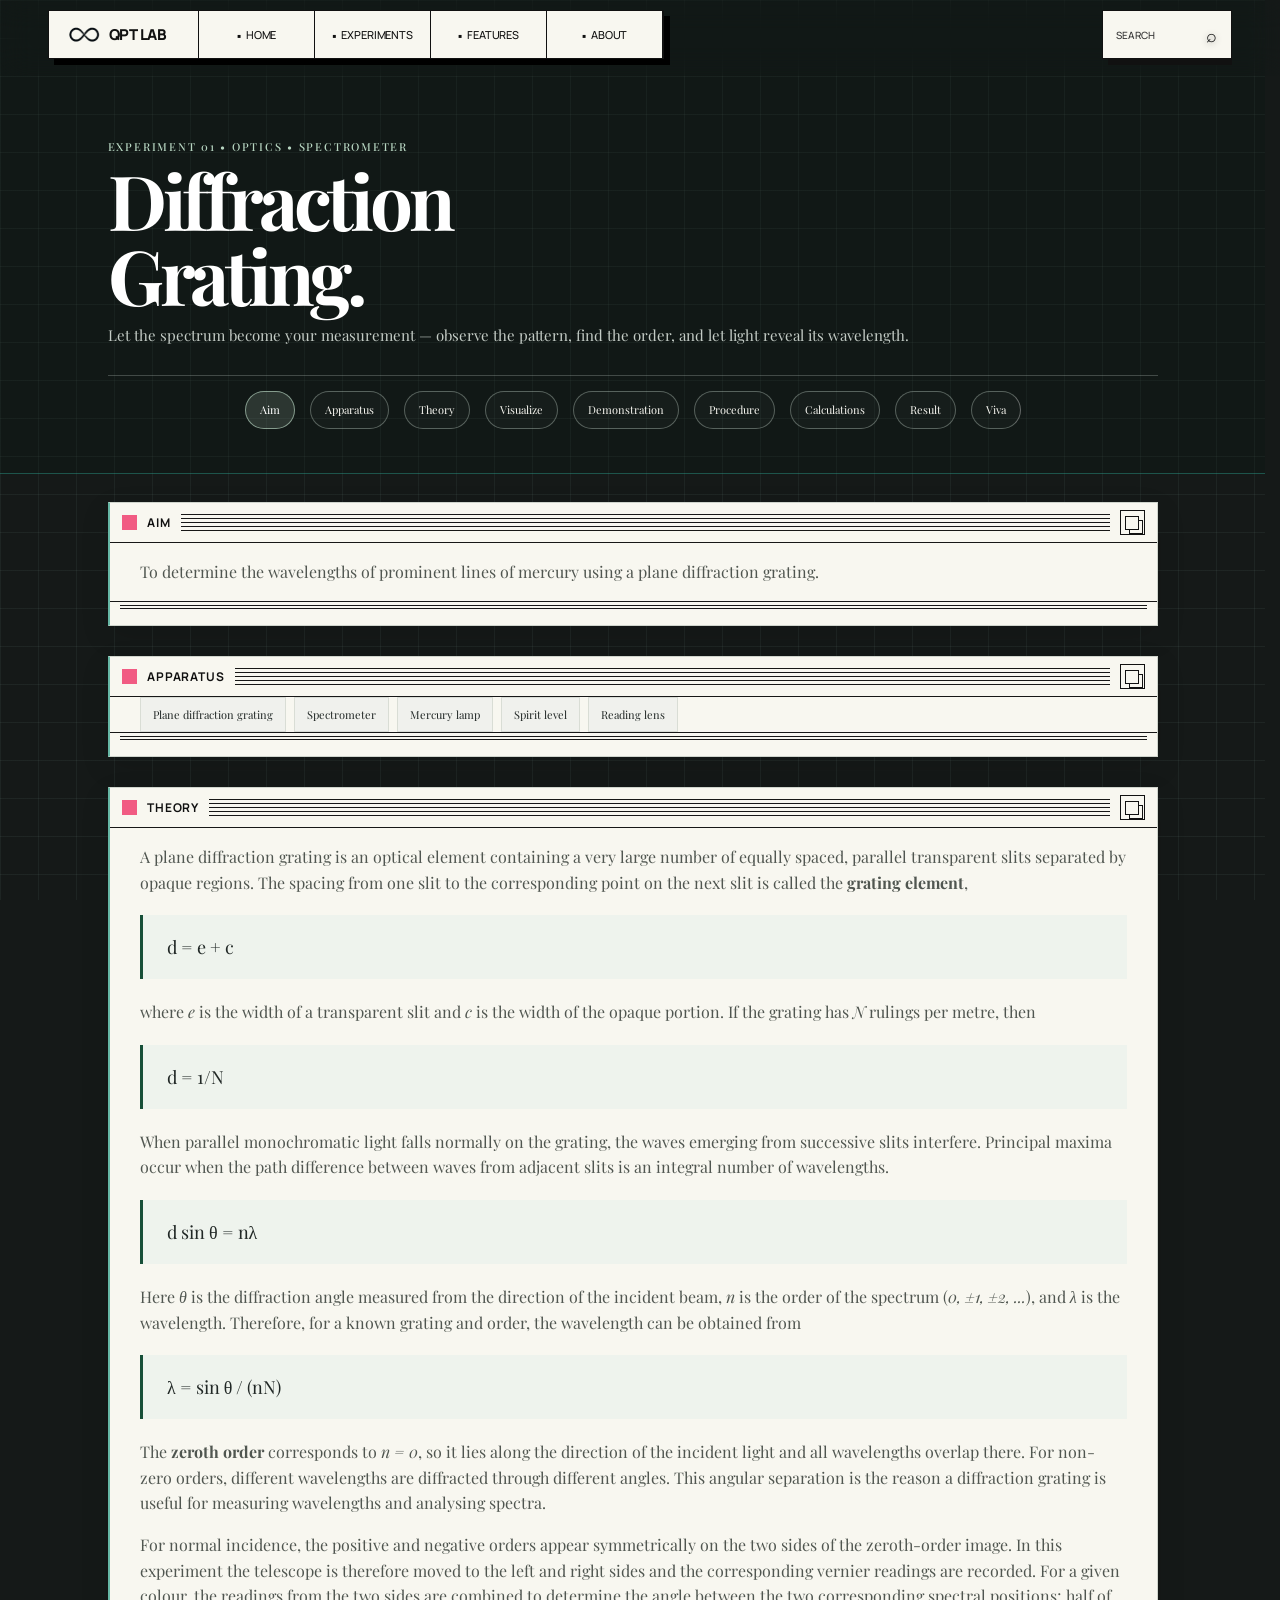
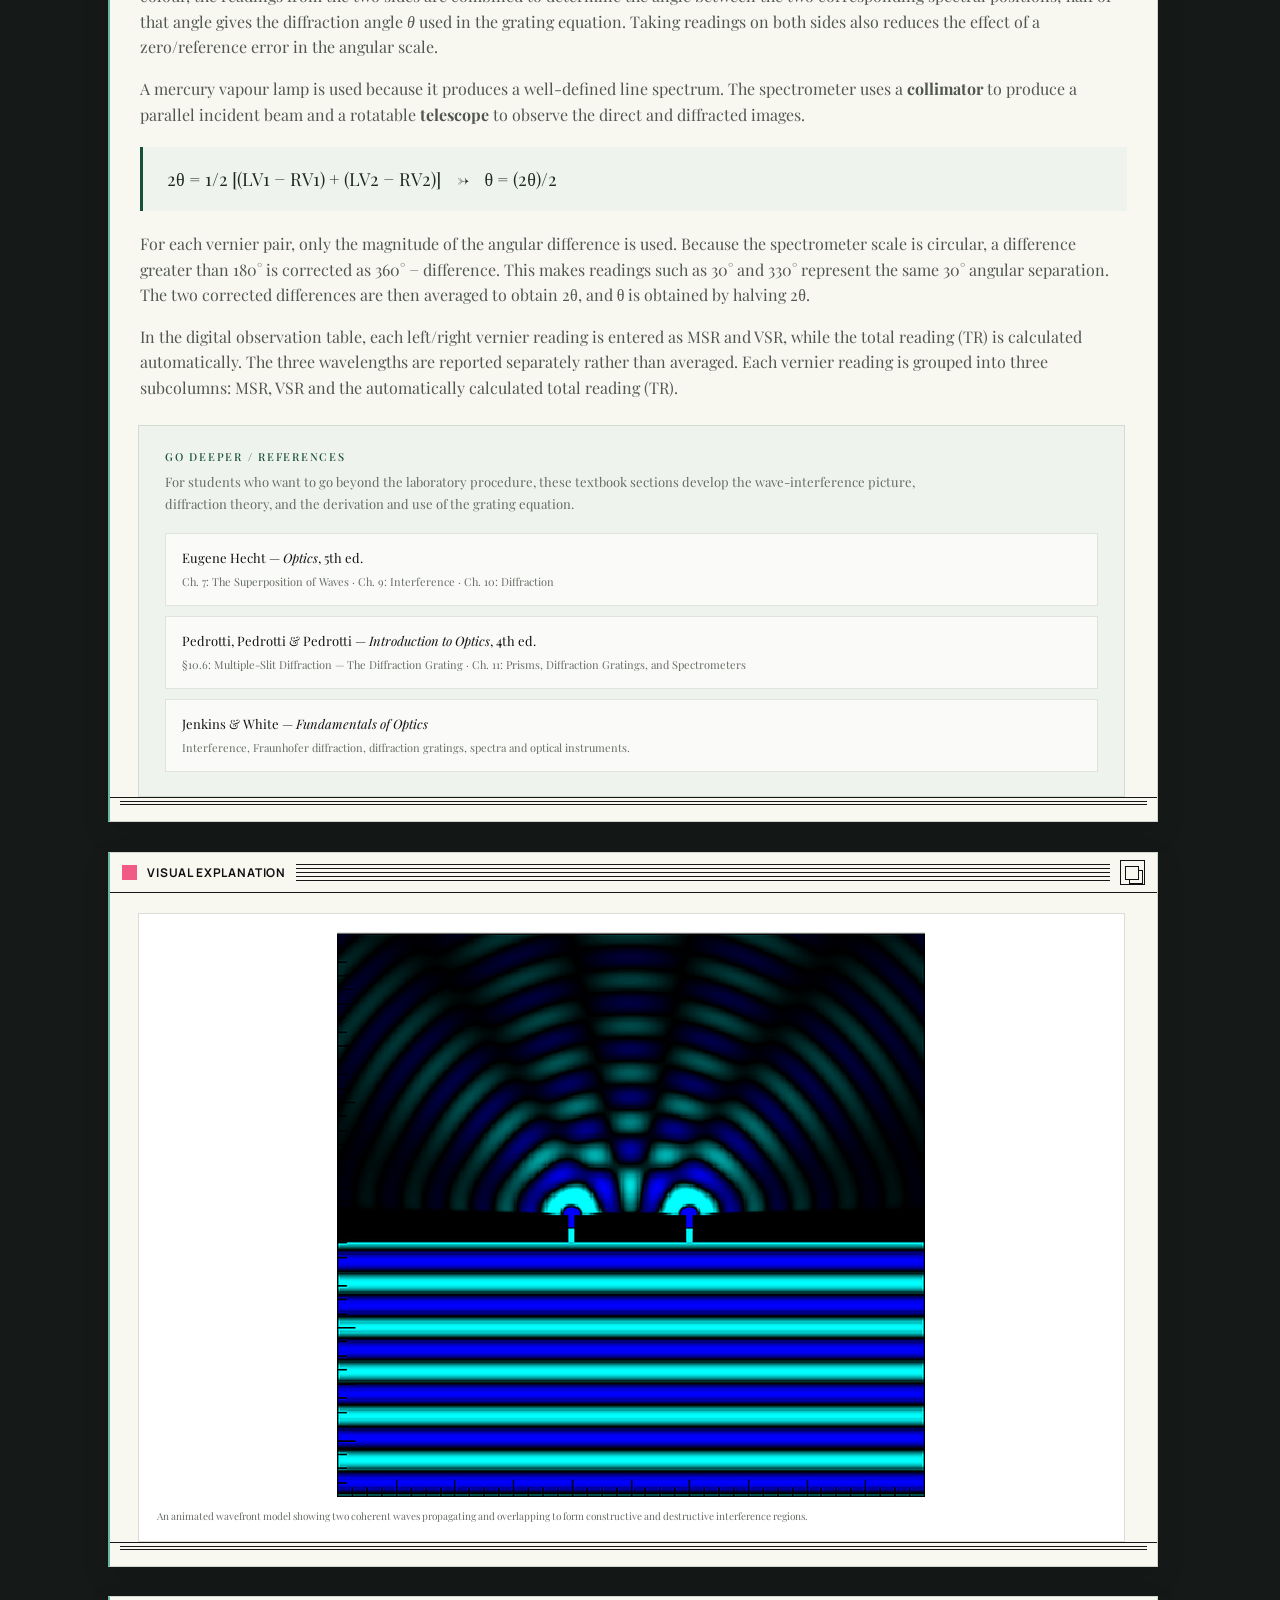
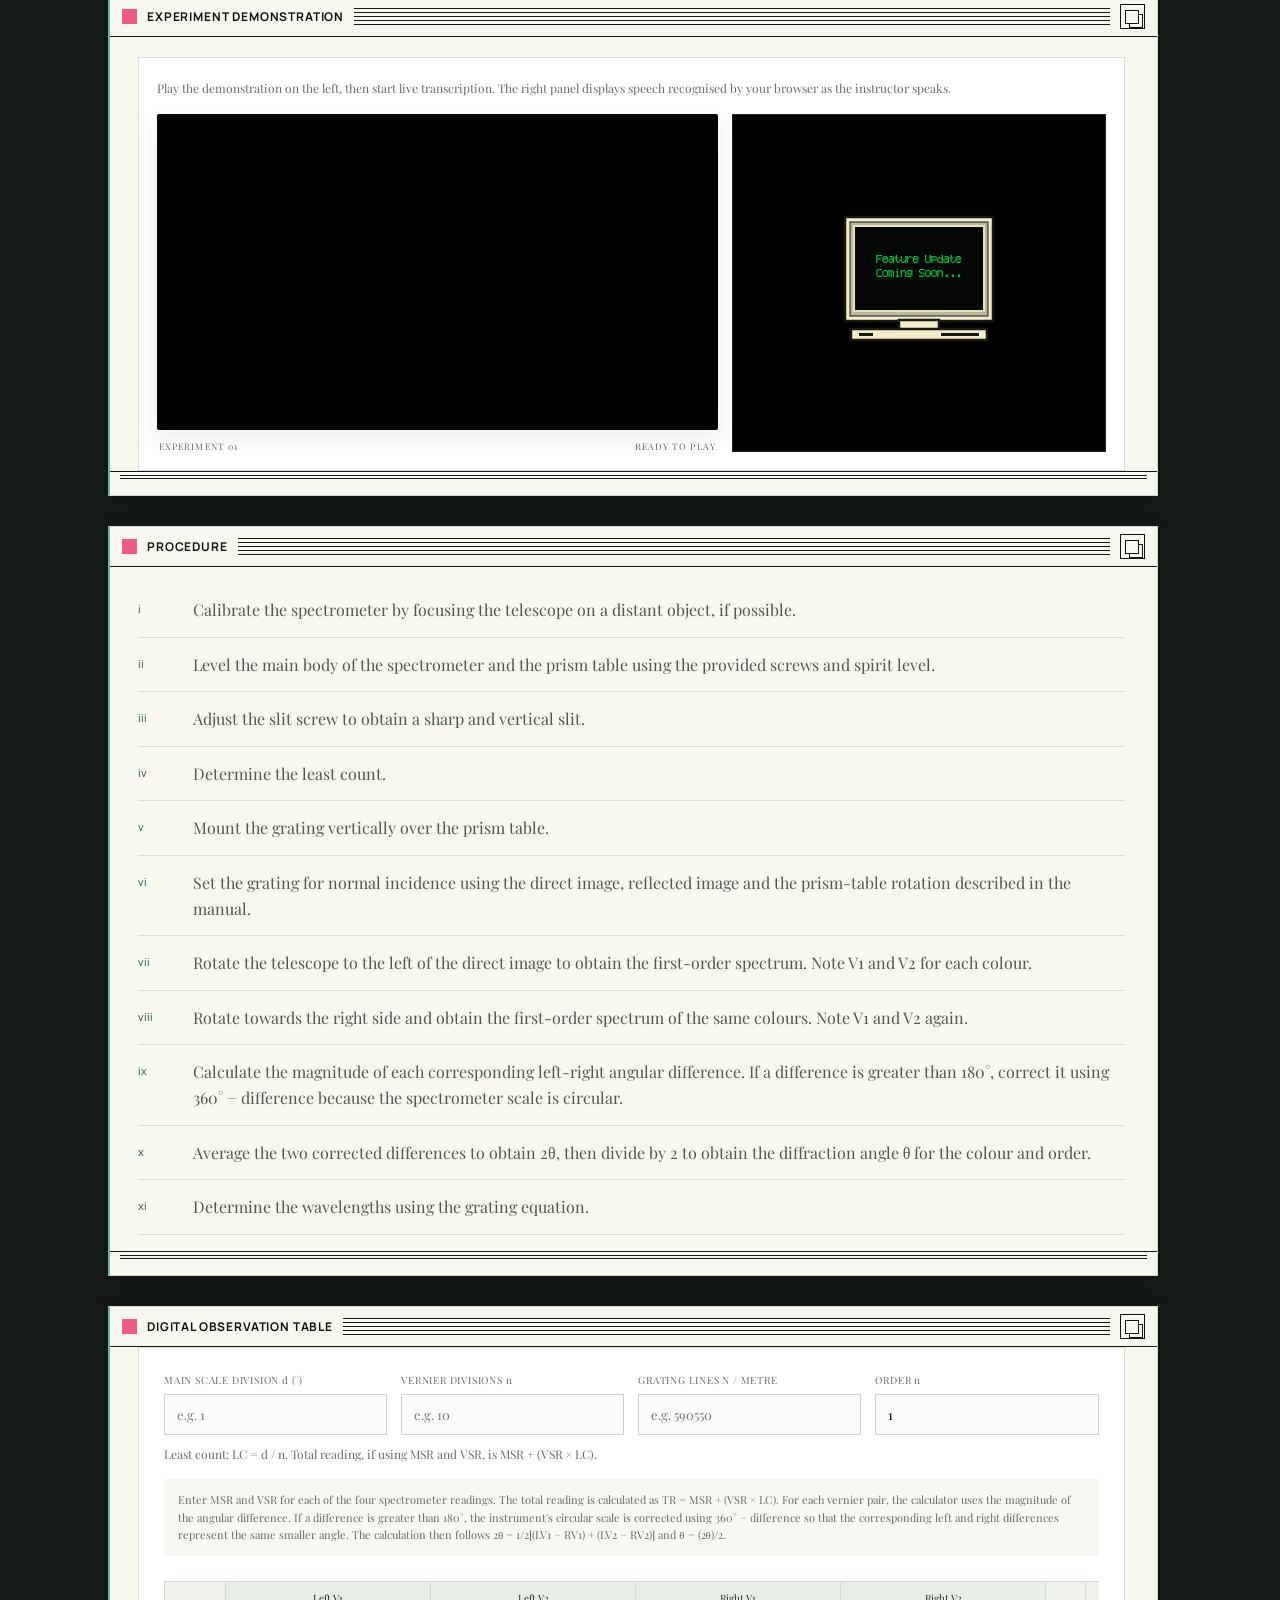
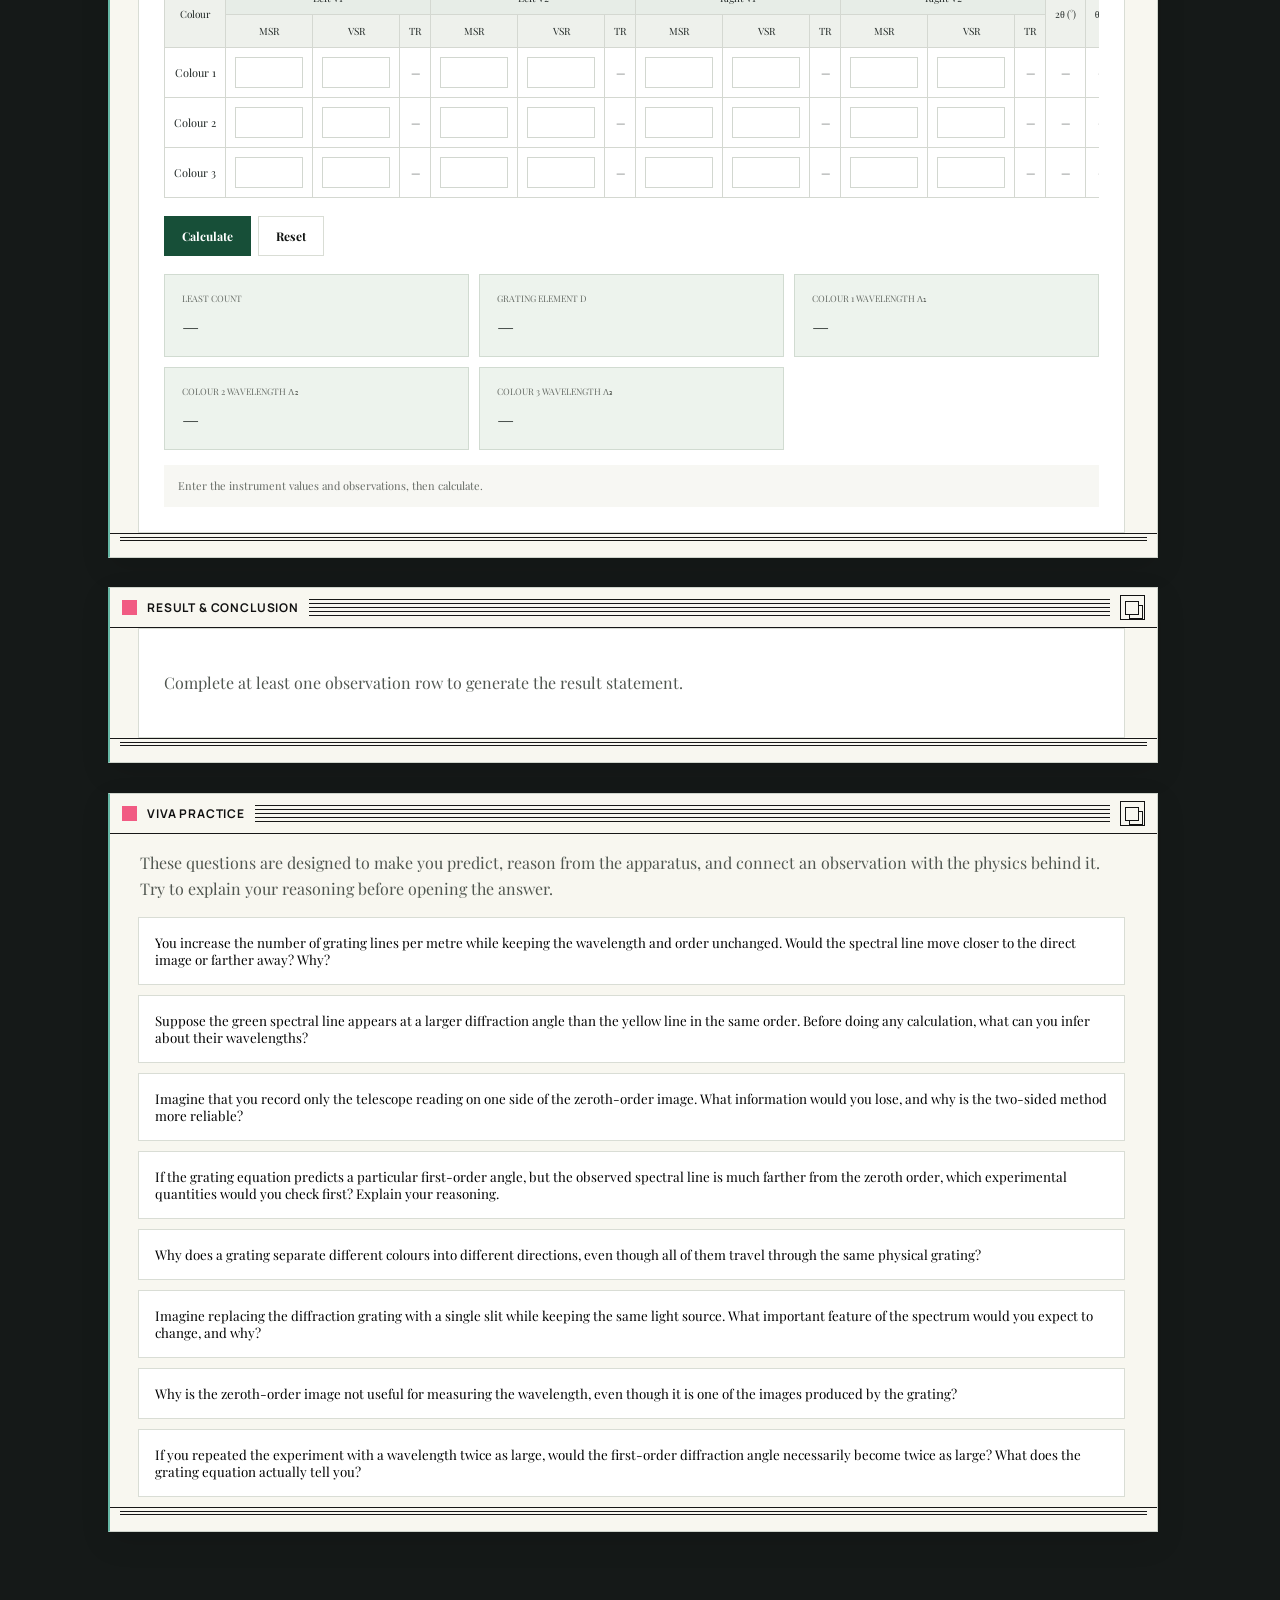
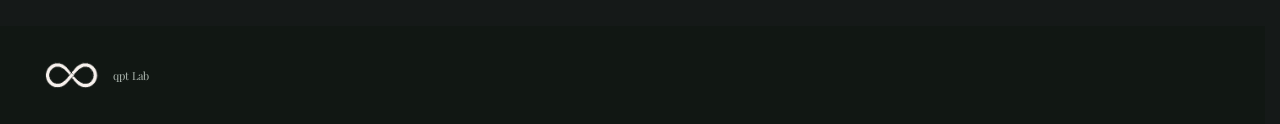
==== experiment-01.html @ 565654ad "Add files via upload" ====
<!DOCTYPE html>
<html lang="en">
<head>
<script>(function(){try{var q=new URLSearchParams(location.search).get("theme");var t=(q==="dark"||q==="light")?q:localStorage.getItem("qptlab-theme")||"light";if(t!=="dark"&&t!=="light")t="light";document.documentElement.setAttribute("data-theme",t);}catch(e){document.documentElement.setAttribute("data-theme","light"); }})();</script>
<link rel="preconnect" href="https://fonts.googleapis.com">
<link rel="preconnect" href="https://fonts.gstatic.com" crossorigin>
<meta charset="UTF-8">
<meta name="viewport" content="width=device-width, initial-scale=1.0">
<link rel="preconnect" href="https://fonts.googleapis.com">
<link rel="preconnect" href="https://fonts.gstatic.com" crossorigin>
<link rel="preload" as="image" href="infinity-logo.png" fetchpriority="high">
<link rel="stylesheet" href="https://fonts.googleapis.com/css2?family=Playfair+Display:wght@400;500;600;700&display=block">
<link rel="stylesheet" href="https://fonts.googleapis.com/css2?family=Press+Start+2P&display=swap">

<link rel="stylesheet" href="https://fonts.googleapis.com/css2?family=Manrope:wght@400;500;600;700;800&display=block">


<title>Experiment 01 | Diffraction Grating</title>
<link rel="stylesheet" href="style.css">
<style>
.exp-hero{background:var(--dark);color:#fff;padding:70px 0 55px;overflow:hidden}
.exp-hero-grid{display:grid;grid-template-columns:1fr;gap:0;align-items:start}
.exp-hero h1{font-size:clamp(42px,6vw,76px);line-height:.98;letter-spacing:-.055em;max-width:850px;margin:18px 0}
.exp-hero p{color:#c3cbc5;max-width:690px}
.exp-hero .eyebrow{color:#b7d5c1}


.exp-layout{display:grid;grid-template-columns:210px 1fr;gap:42px}
.side-nav{position:sticky;top:100px;height:max-content}
.side-nav a{display:block;padding:9px 0;color:var(--muted);font-size:12px;border-bottom:1px solid var(--line)}
.side-nav a:hover{color:var(--accent)}
.content-block{margin-bottom:70px}
.content-block h2{font-size:32px;letter-spacing:-.04em;margin:0 0 18px}
.content-block h3{font-size:18px;margin-top:30px}
.prose{color:#505650;max-width:790px}
.equation{background:#eef3ed;border-left:3px solid var(--accent);padding:20px 24px;font:18px "Manrope",sans-serif;margin:20px 0;overflow:auto}
.apparatus{display:flex;flex-wrap:wrap;gap:8px}
.chip{padding:9px 12px;background:#f0f1ed;border:1px solid var(--line);font:11px "Manrope",sans-serif}
.steps{counter-reset:step;list-style:none;padding:0;max-width:800px}
.steps li{counter-increment:step;display:grid;grid-template-columns:40px 1fr;gap:15px;padding:14px 0;border-bottom:1px solid var(--line);color:#505650}
.steps li:before{content:counter(step,lower-roman);font:11px "Manrope",sans-serif;color:var(--accent);padding-top:4px}
.visual-box{border:1px solid var(--line);background:#fff;padding:18px;margin-top:20px}
.visual-box svg{display:block;width:100%;height:auto}
.visual-animation{display:block;width:62%;max-width:640px;height:auto;margin:0 auto}

.video-box{padding:18px}.video-frame{position:relative;width:100%;aspect-ratio:16/9;overflow:hidden;background:#111}.video-frame iframe{position:absolute;inset:0;width:100%;height:100%;border:0;display:block}.youtube-embed-frame{background:#000;border-radius:2px;box-shadow:0 8px 24px rgba(0,0,0,.08)}.video-heading-content{text-align:center;padding:6px 18px 18px;max-width:820px;margin:0 auto}.video-heading-content .video-title{font-size:20px;letter-spacing:.04em;margin-bottom:9px}.video-heading-content p{font:12px "Manrope",sans-serif;color:var(--muted);line-height:1.7;margin:0 auto;max-width:720px}@media(max-width:560px){.video-heading-content .video-title{font-size:17px}.video-heading-content{padding-left:4px;padding-right:4px}.video-box{padding:12px}}
@media(max-width:700px){.visual-animation{width:100%;max-width:none}}
.caption{font:10px "Manrope",sans-serif;color:var(--muted);margin:12px 0 0}
.lab-panel{background:#fff;border:1px solid var(--line);padding:25px}
.form-grid{display:grid;grid-template-columns:repeat(4,1fr);gap:14px}
.field label{display:block;font:10px "Manrope",sans-serif;letter-spacing:.08em;color:var(--muted);margin-bottom:7px}
.field input{width:100%;padding:11px 12px;border:1px solid #cdd2cb;background:#fbfcfa;font:13px "Manrope",sans-serif;outline:none}
.field input:focus{border-color:var(--accent)}
.table-wrap{overflow-x:auto;margin-top:25px}
.obs-table{width:100%;border-collapse:collapse;min-width:1000px}
.obs-table th,.obs-table td{border:1px solid #d4d8d1;padding:9px;text-align:center;font-size:11px}
.obs-table th{background:#eef1ec;font:10px "Manrope",sans-serif}
.obs-table input{width:88px;padding:7px;border:1px solid #d2d7d0;font:11px "Manrope",sans-serif;text-align:center}
.obs-table .auto{font-family:"Manrope",sans-serif}
.exp1-observation-table{min-width:1500px}.exp1-observation-table th,.exp1-observation-table td{white-space:nowrap}.exp1-observation-table input{width:68px}.exp1-observation-table th[colspan]{background:#e7ede7}
.result-grid{display:grid;grid-template-columns:repeat(3,1fr);gap:10px;margin-top:18px}
.result{background:#edf3ed;border:1px solid #d1dbd1;padding:17px}
.result span{display:block;font:9px "Manrope",sans-serif;color:var(--muted);text-transform:uppercase}
.result strong{display:block;font:20px "Manrope",sans-serif;margin-top:8px}
.button-calc{border:0;cursor:pointer;background:var(--accent);color:white;padding:12px 18px;font:700 12px "Manrope",sans-serif;margin-top:18px}
.button-reset{border:1px solid var(--line);cursor:pointer;background:#fff;color:var(--ink);padding:11px 17px;font:700 12px "Manrope",sans-serif;margin:18px 0 0 7px}
.note{margin-top:15px;padding:12px 14px;background:#f7f7f3;color:var(--muted);font-size:11px}
.formula-note{font-size:12px;color:var(--muted);margin-top:10px}
canvas{width:100%;height:330px;border:1px solid var(--line);background:#fff;margin-top:18px}
.viva{border:1px solid var(--line);background:#fff;margin:10px 0}
.viva button{width:100%;border:0;background:none;text-align:left;padding:16px;cursor:pointer;font-weight:400}
.viva .answer{display:none;padding:0 16px 16px;color:var(--muted);font-size:13px}
.viva.open .answer{display:block}
@media(max-width:900px){
.exp-hero-grid{grid-template-columns:1fr}
.exp-layout{grid-template-columns:1fr}.side-nav{position:static;display:flex;overflow:auto;gap:20px;border-bottom:1px solid var(--line)}
.side-nav a{white-space:nowrap;border:0}.form-grid{grid-template-columns:repeat(2,1fr)}
}
@media(max-width:560px){.form-grid,.result-grid{grid-template-columns:1fr}.button-reset{margin-left:0}}

/* V20: horizontal quick-access navigation above the experiment hero */
.quick-access-bar{background:#f7f8f4;border-bottom:1px solid var(--line);border-top:1px solid var(--line);position:relative;z-index:5}
.quick-access-inner{display:flex;align-items:center;gap:28px;min-height:54px}
.quick-access-label{font-size:10px;letter-spacing:.16em;color:var(--accent);white-space:nowrap}
.quick-access-links{display:flex;align-items:center;gap:0;flex:1;overflow-x:auto;scrollbar-width:thin}
.quick-access-links a{display:inline-flex;align-items:center;min-height:54px;padding:0 17px;color:var(--muted);font-size:12px;text-decoration:none;border-left:1px solid var(--line);white-space:nowrap;transition:color .15s ease,background .15s ease}
.quick-access-links a:last-child{border-right:1px solid var(--line)}
.quick-access-links a:hover,.quick-access-links a:focus-visible{color:var(--ink);background:#eef3ed;outline:none}
@media(max-width:900px){.quick-access-inner{gap:14px}.quick-access-label{display:none}.quick-access-links a{padding:0 14px}}
</style>
<style id="playfair-global">
html, body, body * {
  font-family: "Playfair Display", Georgia, serif !important;
}
</style>

<style id="quick-access-in-hero">
/* V21: quick access sits inside the dark hero, directly below the experiment title and subtitle. */
.exp-hero .quick-access-bar, .exp4-hero .quick-access-bar{
  background:transparent;
  border:0;
  border-top:1px solid rgba(195,203,197,.32);
  position:relative;
  z-index:4;
  margin-top:32px;
}
.exp-hero .quick-access-inner, .exp4-hero .quick-access-inner{
  display:flex;
  align-items:center;
  gap:24px;
  min-height:50px;
}
.exp-hero .quick-access-label, .exp4-hero .quick-access-label{
  color:#b7d5c1;
  font-size:9px;
  letter-spacing:.18em;
  white-space:nowrap;
}
.exp-hero .quick-access-links, .exp4-hero .quick-access-links{
  display:flex;
  align-items:stretch;
  flex:1;
  overflow-x:auto;
  scrollbar-width:none;
}
.exp-hero .quick-access-links::-webkit-scrollbar, .exp4-hero .quick-access-links::-webkit-scrollbar{display:none}
.exp-hero .quick-access-links a, .exp4-hero .quick-access-links a{
  display:inline-flex;
  align-items:center;
  min-height:50px;
  padding:0 16px;
  color:#c3cbc5;
  font-size:11px;
  text-decoration:none;
  border-left:1px solid rgba(195,203,197,.18);
  white-space:nowrap;
  transition:background .18s ease,color .18s ease;
}
.exp-hero .quick-access-links a:last-child, .exp4-hero .quick-access-links a:last-child{border-right:1px solid rgba(195,203,197,.18)}
.exp-hero .quick-access-links a:hover, .exp-hero .quick-access-links a:focus-visible,
.exp4-hero .quick-access-links a:hover, .exp4-hero .quick-access-links a:focus-visible{
  background:rgba(183,213,193,.10);
  color:#fff;
  outline:none;
}
@media(max-width:900px){
  .exp-hero .quick-access-inner, .exp4-hero .quick-access-inner{gap:12px}
  .exp-hero .quick-access-label, .exp4-hero .quick-access-label{display:none}
  .exp-hero .quick-access-links a, .exp4-hero .quick-access-links a{padding:0 13px}
}
</style>

<style id="quick-access-in-hero-v21">
/* V21: Quick access is part of the dark hero, immediately below the title and subtitle. */
.exp-hero .quick-access-bar,.exp4-hero .quick-access-bar{background:transparent!important;border:0!important;border-top:1px solid rgba(195,203,197,.30)!important;position:relative;z-index:4;margin-top:30px!important;}
.exp-hero .quick-access-inner,.exp4-hero .quick-access-inner{display:flex;align-items:center;gap:24px;min-height:48px;}
.exp-hero .quick-access-label,.exp4-hero .quick-access-label{color:#b7d5c1;font-size:9px;letter-spacing:.18em;white-space:nowrap;}
.exp-hero .quick-access-links,.exp4-hero .quick-access-links{display:flex;align-items:stretch;flex:1;overflow-x:auto;scrollbar-width:none;}
.exp-hero .quick-access-links::-webkit-scrollbar,.exp4-hero .quick-access-links::-webkit-scrollbar{display:none;}
.exp-hero .quick-access-links a,.exp4-hero .quick-access-links a{display:inline-flex;align-items:center;min-height:48px;padding:0 15px;color:#c3cbc5;font-size:11px;text-decoration:none;border-left:1px solid rgba(195,203,197,.17);white-space:nowrap;transition:background .18s ease,color .18s ease;}
.exp-hero .quick-access-links a:last-child,.exp4-hero .quick-access-links a:last-child{border-right:1px solid rgba(195,203,197,.17);}
.exp-hero .quick-access-links a:hover,.exp-hero .quick-access-links a:focus-visible,.exp4-hero .quick-access-links a:hover,.exp4-hero .quick-access-links a:focus-visible{background:rgba(183,213,193,.10);color:#fff;outline:none;}
@media(max-width:900px){.exp-hero .quick-access-inner,.exp4-hero .quick-access-inner{gap:12px}.exp-hero .quick-access-label,.exp4-hero .quick-access-label{display:none}.exp-hero .quick-access-links a,.exp4-hero .quick-access-links a{padding:0 13px;}}
</style>

<style id="quick-access-grid-fix-v21">
.exp-hero-grid .quick-access-bar{grid-column:1 / -1;width:100%;}
</style>

<style id="v22-compact-fullwidth">
/* V22: compact experiment hero and full-width experiment content. */
.exp-hero,.exp4-hero{padding-top:42px!important;padding-bottom:0!important;}
.exp-hero h1,.exp4-hero h1{margin-top:12px!important;margin-bottom:12px!important;}
.exp-hero p,.exp4-hero p{max-width:none!important;margin-bottom:0!important;}
.exp-hero .quick-access-bar,.exp4-hero .quick-access-bar{margin-top:22px!important;}
.exp-hero .quick-access-inner,.exp4-hero .quick-access-inner{min-height:48px!important;}
.exp-layout{display:block!important;width:100%!important;}
.exp-layout>.side-nav{display:none!important;}
.exp-layout>main,.exp-layout>.exp-main,.exp-layout>.content{width:100%!important;max-width:none!important;min-width:0!important;}
.content-block{width:100%!important;max-width:none!important;}
.content-block .prose,.prose,.steps{max-width:none!important;width:100%!important;}
.equation,.visual-box,.lab-panel,.reference{max-width:none!important;width:100%;box-sizing:border-box;}
@media(max-width:900px){.exp-hero,.exp4-hero{padding-top:32px!important;padding-bottom:0!important;}}
</style>

<style id="v22-final-page-width">
/* V22 final: compact hero + broad reading column, matching the approved preview. */
.exp-hero,.exp4-hero{padding-top:38px!important;padding-bottom:0!important;}
.exp-hero h1,.exp4-hero h1{margin:10px 0 10px!important;}
.exp-hero p,.exp4-hero p{max-width:none!important;margin:0!important;}
.exp-hero .quick-access-bar,.exp4-hero .quick-access-bar{margin-top:20px!important;}
.exp-hero>.container,.exp4-hero>.container,main.section.container{width:calc(100% - 80px)!important;max-width:1440px!important;}
main.section.container .content-block,main.section.container .prose,main.section.container .steps{width:100%!important;max-width:none!important;}
main.section.container .equation,main.section.container .visual-box,main.section.container .lab-panel,main.section.container .reference{width:100%!important;max-width:none!important;}
@media(max-width:900px){.exp-hero>.container,.exp4-hero>.container,main.section.container{width:calc(100% - 40px)!important}.exp-hero,.exp4-hero{padding-top:30px!important;}}
</style>

<style id="v28-quick-access-light-active">
/* V28: quiet cream navigation with the same light-green selection used in the lab schedule. */
.experiment-page > .quick-access-bar {
  background: var(--bg) !important;
  border-top: 1px solid var(--line) !important;
  border-bottom: 1px solid var(--line) !important;
}
.experiment-page > .quick-access-bar .quick-access-label {
  color: var(--muted) !important;
  border-right: 1px solid var(--line) !important;
}
.experiment-page > .quick-access-bar .quick-access-links a {
  color: var(--ink) !important;
  background: var(--bg) !important;
  border-left: 1px solid var(--line) !important;
  transition: background .18s ease, color .18s ease, border-color .18s ease !important;
}
.experiment-page > .quick-access-bar .quick-access-links a:hover,
.experiment-page > .quick-access-bar .quick-access-links a:focus-visible {
  background: var(--accent-2) !important;
  color: var(--ink) !important;
  outline: none !important;
}
.experiment-page > .quick-access-bar .quick-access-links a.active {
  background: var(--accent-2) !important;
  color: var(--accent-ink, #142319) !important;
  border-color: #b9ccbF !important;
  box-shadow: inset 0 0 0 1px #b9ccbF !important;
}
.experiment-page > .quick-access-bar .quick-access-links a.active + a {
  border-left-color: #b9ccbF !important;
}
</style>

<style id="v28-unified-experiment-spacing">
/* V28: unified vertical rhythm across all individual experiment pages. */
.experiment-page > main.section.container {
  padding-top: 64px !important;
  padding-bottom: 64px !important;
}
.experiment-page > main.section.container .content-block {
  margin-bottom: 56px !important;
}
.experiment-page > main.section.container .content-block:last-child {
  margin-bottom: 0 !important;
}
@media (max-width: 900px) {
  .experiment-page > main.section.container {
    padding-top: 48px !important;
    padding-bottom: 48px !important;
  }
  .experiment-page > main.section.container .content-block {
    margin-bottom: 44px !important;
  }
}
</style>


<style id="quick-access-centered-final">
/* Final: center the experiment quick-access pills beneath the inspiration line. */
.exp-hero .quick-access-bar,
.exp4-hero .quick-access-bar {
  width: 100% !important;
  margin-top: 22px !important;
  padding: 0 !important;
  border: 0 !important;
  background: transparent !important;
}
.exp-hero .quick-access-inner,
.exp4-hero .quick-access-inner {
  display: flex !important;
  align-items: center !important;
  justify-content: center !important;
  gap: 0 !important;
  min-height: 0 !important;
  width: 100% !important;
}
.exp-hero .quick-access-label,
.exp4-hero .quick-access-label {
  display: none !important;
}
.exp-hero .quick-access-links,
.exp4-hero .quick-access-links {
  display: flex !important;
  align-items: center !important;
  justify-content: center !important;
  flex: 0 0 auto !important;
  width: auto !important;
  max-width: 100% !important;
  overflow-x: auto !important;
  scrollbar-width: none !important;
}
.exp-hero .quick-access-links::-webkit-scrollbar,
.exp4-hero .quick-access-links::-webkit-scrollbar { display: none !important; }
.exp-hero .quick-access-links a,
.exp4-hero .quick-access-links a {
  flex: 0 0 auto !important;
  min-width: 0 !important;
  min-height: 38px !important;
  height: 38px !important;
  padding: 0 15px !important;
  margin: 0 3px !important;
  display: inline-flex !important;
  align-items: center !important;
  justify-content: center !important;
  border: 1px solid rgba(195,203,197,.45) !important;
  border-radius: 999px !important;
  background: transparent !important;
  color: #c3cbc5 !important;
  white-space: nowrap !important;
}
.exp-hero .quick-access-links a:hover,
.exp-hero .quick-access-links a:focus-visible,
.exp4-hero .quick-access-links a:hover,
.exp4-hero .quick-access-links a:focus-visible {
  background: rgba(183,213,193,.10) !important;
  color: #fff !important;
}
@media (max-width: 900px) {
  .exp-hero .quick-access-links,
  .exp4-hero .quick-access-links {
    justify-content: flex-start !important;
    width: 100% !important;
  }
  .exp-hero .quick-access-links a,
  .exp4-hero .quick-access-links a {
    padding: 0 13px !important;
  }
}
</style>


<style id="quick-access-centered-v38">
/* V38: center the experiment quick-access pills as one compact group. */
.exp-hero .quick-access-bar,
.exp4-hero .quick-access-bar{
  width:100%;
}
.exp-hero .quick-access-inner,
.exp4-hero .quick-access-inner{
  justify-content:center;
  gap:0;
}
.exp-hero .quick-access-label,
.exp4-hero .quick-access-label{
  display:none !important;
}
.exp-hero .quick-access-links,
.exp4-hero .quick-access-links{
  flex:0 1 auto !important;
  width:max-content;
  max-width:100%;
  margin:0 auto;
  justify-content:center;
}
@media(max-width:900px){
  .exp-hero .quick-access-links,
  .exp4-hero .quick-access-links{
    width:100%;
    max-width:100%;
    margin:0;
    justify-content:flex-start;
  }
}
</style>
<style id="v40-quick-access-true-centered">
/* V40: force the quick-access group to use the full hero width on every experiment page. */
.exp-hero .exp-hero-grid > *,
.exp4-hero .exp-hero-grid > * {
  grid-column: 1 / -1 !important;
  width: 100% !important;
  max-width: none !important;
}
.exp-hero .quick-access-bar,
.exp4-hero .quick-access-bar {
  width: 100% !important;
  margin-left: 0 !important;
  margin-right: 0 !important;
}
.exp-hero .quick-access-inner,
.exp4-hero .quick-access-inner {
  width: 100% !important;
  display: flex !important;
  justify-content: center !important;
  align-items: center !important;
}
.exp-hero .quick-access-links,
.exp4-hero .quick-access-links {
  flex: 0 0 auto !important;
  width: max-content !important;
  max-width: calc(100% - 8px) !important;
  margin: 0 auto !important;
  display: flex !important;
  justify-content: center !important;
  align-items: center !important;
}
@media (max-width: 900px) {
  .exp-hero .quick-access-links,
  .exp4-hero .quick-access-links {
    width: 100% !important;
    max-width: 100% !important;
    justify-content: flex-start !important;
    overflow-x: auto !important;
  }
}
</style>

<style id="static-header-navigation-v59">
/* V59: static header/navigation. No opening sweep, reveal, fade, transform, or transition. */
.site-header, .site-header *,
.home-site-header, .home-site-header *,
.exp-hero, .exp4-hero, .exp-hero *, .exp4-hero *,
.quick-access-bar, .quick-access-bar * {
  animation: none !important;
  transition: none !important;
  transform: none !important;
  clip-path: none !important;
  mask: none !important;
  -webkit-mask: none !important;
  will-change: auto !important;
}
.exp-hero, .exp4-hero {
  background: #111713 !important;
  opacity: 1 !important;
  visibility: visible !important;
}
html[data-theme="dark"] .exp-hero,
html[data-theme="dark"] .exp4-hero { background: #0b0e0c !important; }
</style>
<script id="qpt-static-navigation-init">
/* QPT static navigation: prevent browser history from restoring an old scroll position during page navigation. */
try { if ("scrollRestoration" in history) history.scrollRestoration = "manual"; } catch (e) {}
</script>
<style id="qpt-v63-paint-stability">
/* V63: eliminate first-paint layout/compositing changes. */
html{scroll-behavior:auto!important;scrollbar-gutter:stable!important;overflow-anchor:none!important;}
body{overflow-anchor:none!important;font-synthesis:none;}
.site-header,.home-site-header,.nav,.hero,.hero::before,.hero::after,.hero-grid,.exp-hero,.exp4-hero,.quick-access-bar{contain:layout paint!important;}
.site-header,.home-site-header,.nav,.theme-toggle{backface-visibility:hidden!important;}
.theme-toggle{width:74px!important;min-width:74px!important;flex:0 0 74px!important;box-sizing:border-box!important;}
</style><style id="qpt-v123-nav-transplant">

/* ================================================================
   QPT NAV — transplanted from Tavus V123
   Navigation only: keep the base QPT Lab page design unchanged.
   ================================================================ */
.tavus-floating-header{
  position:fixed!important;top:0!important;left:0!important;right:0!important;width:100%!important;
  height:70px!important;padding:10px 0 11px!important;margin:0!important;background:transparent!important;
  border:0!important;z-index:2147483000!important;pointer-events:none!important;
}
.tavus-floating-header.qpt-nav-scrolled{top:0!important;}
.tavus-exact-nav{
  position:relative!important;width:calc(100% - 96px)!important;max-width:none!important;
  height:49px!important;min-height:49px!important;margin:0 auto!important;padding:0!important;
  display:block!important;background:transparent!important;border:0!important;box-shadow:none!important;
  overflow:visible!important;isolation:auto!important;
}
.tavus-nav-left{
  position:absolute!important;left:0!important;top:0!important;height:49px!important;width:auto!important;
  max-width:none!important;min-width:0!important;margin:0!important;padding:0!important;display:flex!important;
  align-items:stretch!important;background:#f8f7f0!important;border:1px solid #111!important;
  box-shadow:6px 6px 0 #000!important;z-index:20!important;overflow:visible!important;
}
.tavus-brand{
  flex:0 0 150px!important;width:150px!important;min-width:150px!important;height:47px!important;
  padding:0 20px!important;border:0!important;border-right:1px solid #111!important;
  box-shadow:none!important;background:#f8f7f0!important;display:flex!important;align-items:center!important;gap:9px!important;
}
.tavus-brand .brand-mark,.tavus-brand .brand-mark img{width:31px!important;height:31px!important;object-fit:contain!important;}
.tavus-brand .brand-name{font:800 15px/1 "Manrope",Arial,sans-serif!important;letter-spacing:-.035em!important;color:#111!important;}
.tavus-links{
  display:flex!important;align-items:stretch!important;height:47px!important;background:#f8f7f0!important;
}
.tavus-links>a{
  height:47px!important;min-width:116px!important;padding:0 15px!important;display:flex!important;
  align-items:center!important;justify-content:center!important;gap:5px!important;border:0!important;
  border-right:1px solid #111!important;box-shadow:none!important;border-radius:0!important;
  background:#f8f7f0!important;color:#111!important;font:500 11px/1 "Manrope",Arial,sans-serif!important;
  letter-spacing:-.01em!important;white-space:nowrap!important;
}
.tavus-links>a:hover{background:#efeee7!important;color:#111!important;transform:none!important;}
.tavus-links>a>span:first-child{font-size:12px!important;margin:0!important;}
.tavus-experiments-parent{position:relative!important;z-index:100!important;}
.tavus-nav-right{
  position:absolute!important;right:0!important;top:0!important;height:49px!important;width:130px!important;
  min-width:130px!important;margin:0!important;padding:0!important;display:block!important;
  background:#f8f7f0!important;border:1px solid #111!important;box-shadow:6px 6px 0 #111!important;
  z-index:20!important;overflow:visible!important;
}
.tavus-search{
  width:128px!important;min-width:128px!important;height:47px!important;border:0!important;
  box-shadow:none!important;background:#f8f7f0!important;border-radius:0!important;
}
.tavus-search input{
  width:92px!important;height:100%!important;padding:0 4px 0 13px!important;color:#111!important;
  background:transparent!important;border:0!important;outline:0!important;font:500 10px/1 "Manrope",Arial,sans-serif!important;
  letter-spacing:.02em!important;
}
.tavus-search input::placeholder{color:#333!important;opacity:1!important;}
.tavus-search button{width:32px!important;height:100%!important;padding:0!important;border:0!important;border-radius:0!important;background:transparent!important;color:#111!important;font-size:18px!important;cursor:pointer!important;}
.tavus-exact-nav::before{display:none!important;content:none!important;}
.tavus-mega{
  position:fixed!important;z-index:2147483647!important;display:block!important;opacity:0!important;visibility:hidden!important;
  pointer-events:none!important;transform:translateY(-2px)!important;background:#f8f7f0!important;color:#111!important;
  border:1px solid #111!important;box-shadow:6px 6px 0 #111!important;overflow:hidden!important;
}
.tavus-mega.qpt-mega-open{opacity:1!important;visibility:visible!important;pointer-events:auto!important;transform:translateY(0)!important;}
.tavus-mega-title{position:relative!important;z-index:1!important;display:block!important;padding:15px 18px 12px!important;background:#f8f7f0!important;color:#111!important;font:700 10px/1 "Manrope",Arial,sans-serif!important;letter-spacing:.12em!important;border-bottom:1px solid #111!important;}
.tavus-mega-grid{position:relative!important;z-index:1!important;display:grid!important;grid-template-columns:repeat(2,minmax(0,1fr))!important;}
.tavus-mega-grid>a{min-height:61px!important;padding:12px 15px!important;display:grid!important;grid-template-columns:32px 1fr!important;align-items:center!important;gap:10px!important;color:#111!important;border:0!important;border-right:1px solid #111!important;border-bottom:1px solid #111!important;border-radius:0!important;background:#f8f7f0!important;font:600 13px/1.25 "Manrope",Arial,sans-serif!important;}
.tavus-mega-grid>a:nth-child(even){border-right:0!important;}
.tavus-mega-grid>a:hover{background:#f06b9a!important;color:#111!important;}
.tavus-mega-grid b{font:800 13px/1 "Manrope",Arial,sans-serif!important;}
.tavus-mega-grid span{font:600 13px/1.25 "Manrope",Arial,sans-serif!important;}
/* Override legacy navigation rules without touching the rest of the site. */
.tavus-floating-header .menu-toggle{display:none!important;}
.tavus-floating-header .nav-links{gap:0!important;}
@media(max-width:1000px){
  .tavus-exact-nav{width:calc(100% - 48px)!important;}
  .tavus-brand{flex-basis:140px!important;width:140px!important;min-width:140px!important;padding:0 14px!important;}
  .tavus-links>a{min-width:105px!important;padding:0 10px!important;font-size:10px!important;}
}
@media(max-width:760px){
  .tavus-floating-header{height:58px!important;padding:7px 0 9px!important;}
  .tavus-exact-nav{width:calc(100% - 24px)!important;height:52px!important;min-height:52px!important;}
  .tavus-nav-left{height:52px!important;max-width:calc(100% - 104px)!important;overflow:hidden!important;}
  .tavus-brand{flex-basis:112px!important;width:112px!important;min-width:112px!important;height:50px!important;padding:0 10px!important;}
  .tavus-brand .brand-name{font-size:12px!important;}
  .tavus-links>a{min-width:auto!important;padding:0 8px!important;height:50px!important;font-size:8px!important;}
  .tavus-nav-right{height:52px!important;width:100px!important;min-width:100px!important;}
  .tavus-search{width:98px!important;height:50px!important;}
  .tavus-search input{display:none!important;}
  .tavus-mega{left:12px!important;top:59px!important;width:calc(100vw - 24px)!important;max-width:none!important;}
}
/* Fixed navigation must not cover the first hero content. */
.home-site-header.tavus-floating-header + main .hero{padding-top:70px!important;}
body.experiment-page .tavus-floating-header + .exp-hero{padding-top:140px!important;}
body.experiment-page .tavus-floating-header + .exp4-hero{padding-top:140px!important;}

</style>

<style id="qpt-v135-nav-interaction-fix">
/* V135 interaction fix: the floating Tavus navigation is visually transparent at the
   header layer, but its actual controls must remain clickable. */
.tavus-floating-header,
.tavus-exact-nav,
.tavus-exact-nav * { pointer-events:auto !important; }
.tavus-mega { pointer-events:none !important; }
.tavus-mega.qpt-mega-open { pointer-events:auto !important; }
</style>

<style id="qpt-v183-section-frame-rails">
/* Section frame rails inspired by the reference's labelled monitor border. */
.qpt-frame-section{position:relative!important;box-sizing:border-box!important;border:1px solid #111!important;overflow:visible!important;padding-top:0!important;padding-bottom:0!important;}
.qpt-frame-top{height:35px;display:flex;align-items:center;gap:9px;padding:0 9px;background:#f8f7f0;border-bottom:1px solid #111;box-sizing:border-box;color:#111;font:600 10px/1 "Manrope",Arial,sans-serif;letter-spacing:.1em;text-transform:uppercase;}
.qpt-frame-dot{display:inline-block;flex:0 0 12px;width:12px;height:12px;background:#f15b83;}
.qpt-frame-label{white-space:nowrap;max-width:45%;overflow:hidden;text-overflow:ellipsis;font-size:12px!important;font-weight:700!important;letter-spacing:.08em!important;}
.qpt-frame-lines{height:17px;flex:1;min-width:12px;background:repeating-linear-gradient(to bottom,#171717 0,#171717 1px,transparent 1px,transparent 4px);}
.qpt-frame-square{width:25px;height:25px;flex:0 0 25px;border:1px solid #111;display:flex;align-items:center;justify-content:center;box-sizing:border-box;background:#f8f7f0;}
.qpt-frame-square:before{content:"";width:10px;height:10px;border:1px solid #111;box-shadow:3px 3px 0 -1px #f8f7f0,3px 3px 0 0 #111;}
.qpt-frame-bottom{height:12px;display:flex;align-items:center;padding:0 9px;border-top:1px solid #111;background:#f8f7f0;box-sizing:border-box;}
.qpt-frame-bottom:before{content:"";display:block;width:100%;height:5px;background:repeating-linear-gradient(to bottom,#171717 0,#171717 1px,transparent 1px,transparent 3px);}
/* Keep content panels and their original internal spacing. */
.qpt-frame-section > :not(.qpt-frame-top):not(.qpt-frame-bottom){margin-left:0; margin-right:0;}
.qpt-frame-section > .section-heading:first-of-type{padding-top:24px;}
.qpt-frame-section.content-block{margin-bottom:56px!important;}
#today-lab.qpt-frame-section,#experiments.qpt-frame-section,#features.qpt-frame-section,#about.qpt-frame-section{padding-left:0!important;padding-right:0!important;}
@media(max-width:700px){.qpt-frame-top{height:32px;gap:7px;padding:0 7px}.qpt-frame-label{font-size:11px!important;font-weight:700!important;max-width:55%}.qpt-frame-square{width:22px;height:22px;flex-basis:22px}.qpt-frame-section.content-block{margin-bottom:38px!important}}
</style>
<script id="qpt-v183-section-frame-script">
(function(){
 function addFrames(){
  var isExperiment=document.body.classList.contains('experiment-page');
  var targets=isExperiment?Array.from(document.querySelectorAll('main.section.container > section.content-block')):Array.from(document.querySelectorAll('main > section#today-lab, main > section#experiments, main > section#features, main > section#about'));
  targets.forEach(function(section){
   if(section.classList.contains('qpt-frame-section')) return;
   var heading=section.querySelector('h2');
   if(!heading) return;
   var label=(heading.textContent||'').replace(/\s+/g,' ').trim();
   if(!label) label=section.id.replace(/-/g,' ');
   section.classList.add('qpt-frame-section');
   var top=document.createElement('div');top.className='qpt-frame-top';top.setAttribute('aria-hidden','true');
   var dot=document.createElement('span');dot.className='qpt-frame-dot';
   var text=document.createElement('span');text.className='qpt-frame-label';text.textContent=label;
   var lines=document.createElement('span');lines.className='qpt-frame-lines';
   var square=document.createElement('span');square.className='qpt-frame-square';
   top.append(dot,text,lines,square);
   var bottom=document.createElement('div');bottom.className='qpt-frame-bottom';bottom.setAttribute('aria-hidden','true');
   section.insertBefore(top,section.firstChild);section.appendChild(bottom);
  });
 }
 if(document.readyState==='loading')document.addEventListener('DOMContentLoaded',addFrames);else addFrames();
})();
</script>


<style id="qpt-v184-hide-duplicate-section-headings">
/* The frame rail already carries the section title; hide the repeated large title inside each panel. */
.qpt-frame-section > h2 { display: none !important; }
.qpt-frame-section .section-heading h2 { display: none !important; }
/* Keep eyebrow labels, descriptive text, and any nested subheadings untouched. */
</style>


<style id="qpt-v193-experiment-section-reference-style">
/* Bring experiment sections closer to the framed, editorial card treatment in the reference. */
body.experiment-page > main.section.container > section.content-block.qpt-frame-section {
  background: #f8f7f0 !important;
  border: 1px solid #d4d8cf !important;
  border-left: 3px solid #6ea99a !important;
  box-sizing: border-box !important;
  padding: 0 0 26px !important;
  margin: 0 0 54px !important;
  overflow: visible !important;
}
body.experiment-page .qpt-frame-section > .qpt-frame-top {
  height: 40px !important;
  margin: 0 !important;
  padding: 0 12px !important;
  gap: 10px !important;
  background: #f8f7f0 !important;
  border-bottom: 1px solid #171717 !important;
}
body.experiment-page .qpt-frame-section > .qpt-frame-top .qpt-frame-label {
  max-width: 52% !important;
  font-family: "Manrope", Arial, sans-serif !important;
  font-size: 12px !important;
  font-weight: 700 !important;
  letter-spacing: .07em !important;
}
body.experiment-page .qpt-frame-section > .qpt-frame-top .qpt-frame-lines {
  height: 17px !important;
  background: repeating-linear-gradient(to bottom,#171717 0,#171717 1px,transparent 1px,transparent 4px) !important;
}
body.experiment-page .qpt-frame-section > .qpt-frame-top .qpt-frame-square {
  width: 25px !important;
  height: 25px !important;
  flex-basis: 25px !important;
}
body.experiment-page .qpt-frame-section > .qpt-frame-bottom {
  margin: 0 !important;
  height: 12px !important;
  padding: 0 10px !important;
  border-top: 1px solid #171717 !important;
}
body.experiment-page .qpt-frame-section > :not(.qpt-frame-top):not(.qpt-frame-bottom) {
  margin-left: 28px !important;
  margin-right: 28px !important;
}
body.experiment-page .qpt-frame-section > .eyebrow {
  padding-top: 19px !important;
  margin-bottom: 14px !important;
}
body.experiment-page .qpt-frame-section > .qpt-frame-top + .section-heading {
  padding-top: 18px !important;
}
body.experiment-page .qpt-frame-section > .qpt-frame-top + .eyebrow + h2 {
  display: none !important;
}
body.experiment-page .qpt-frame-section > .qpt-frame-top + .eyebrow {
  padding-top: 19px !important;
}
body.experiment-page .qpt-frame-section > .qpt-frame-top + .eyebrow + p,
body.experiment-page .qpt-frame-section > .qpt-frame-top + .eyebrow + div,
body.experiment-page .qpt-frame-section > .qpt-frame-top + .eyebrow + ol,
body.experiment-page .qpt-frame-section > .qpt-frame-top + .eyebrow + ul {
  margin-top: 0 !important;
}
@media (max-width: 700px) {
  body.experiment-page > main.section.container > section.content-block.qpt-frame-section {
    padding-bottom: 20px !important;
    margin-bottom: 34px !important;
  }
  body.experiment-page .qpt-frame-section > .qpt-frame-top {
    height: 36px !important;
    padding: 0 7px !important;
    gap: 7px !important;
  }
  body.experiment-page .qpt-frame-section > .qpt-frame-top .qpt-frame-label {
    font-size: 10px !important;
    max-width: 58% !important;
  }
  body.experiment-page .qpt-frame-section > :not(.qpt-frame-top):not(.qpt-frame-bottom) {
    margin-left: 14px !important;
    margin-right: 14px !important;
  }
  body.experiment-page .qpt-frame-section > .eyebrow {
    padding-top: 15px !important;
  }
}
</style>


<style id="qpt-v194-experiment-section-frames">
/* Actual section frame markup for experiment pages, matching the homepage feature panel reference. */
body.experiment-page main.section.container .content-block.qpt-frame-section {
  display:block!important; box-sizing:border-box!important; background:#f8f7f0!important;
  border:1px solid #cfd4cc!important; border-left:2px solid #66b7a5!important;
  margin:0 0 30px!important; padding:0 0 12px!important; overflow:visible!important;
}
.qpt-frame-top {height:42px;display:flex;align-items:center;gap:10px;padding:0 12px;margin:0 12px;background:transparent;border-bottom:1px solid #171717;box-sizing:border-box;color:#111;}
.qpt-frame-dot {display:block;flex:0 0 15px;width:15px;height:15px;background:#f15b83;}
.qpt-frame-label {white-space:nowrap;max-width:45%;overflow:hidden;text-overflow:ellipsis;font-family:"Playfair Display",Georgia,serif;font-size:15px!important;font-weight:700!important;letter-spacing:.055em!important;color:#111;}
.qpt-frame-lines {height:18px;flex:1;min-width:12px;background:repeating-linear-gradient(to bottom,#171717 0,#171717 1px,transparent 1px,transparent 4px);}
.qpt-frame-square {width:30px;height:30px;flex:0 0 30px;border:1px solid #111;display:flex;align-items:center;justify-content:center;box-sizing:border-box;background:#f8f7f0;}
.qpt-frame-square:before {content:"";width:12px;height:12px;border:1px solid #111;box-shadow:4px 4px 0 -1px #f8f7f0,4px 4px 0 0 #111;}
.qpt-frame-bottom {height:12px;display:flex;align-items:center;margin:0 12px;padding:0 10px;border-top:1px solid #171717;box-sizing:border-box;background:transparent;}
.qpt-frame-bottom:before {content:"";display:block;width:100%;height:5px;background:repeating-linear-gradient(to bottom,#171717 0,#171717 1px,transparent 1px,transparent 3px);}
body.experiment-page main.section.container .content-block.qpt-frame-section > .eyebrow {display:none!important;}
body.experiment-page main.section.container .content-block.qpt-frame-section > h2 {margin-top:24px!important;padding-left:30px!important;padding-right:30px!important;}
body.experiment-page main.section.container .content-block.qpt-frame-section > p,
body.experiment-page main.section.container .content-block.qpt-frame-section > .prose,
body.experiment-page main.section.container .content-block.qpt-frame-section > .apparatus,
body.experiment-page main.section.container .content-block.qpt-frame-section > .equation,
body.experiment-page main.section.container .content-block.qpt-frame-section > .visual-card,
body.experiment-page main.section.container .content-block.qpt-frame-section > .procedure-list,
body.experiment-page main.section.container .content-block.qpt-frame-section > .table-wrap,
body.experiment-page main.section.container .content-block.qpt-frame-section > table,
body.experiment-page main.section.container .content-block.qpt-frame-section > .calculator,
body.experiment-page main.section.container .content-block.qpt-frame-section > .graph-wrap,
body.experiment-page main.section.container .content-block.qpt-frame-section > .result-card,
body.experiment-page main.section.container .content-block.qpt-frame-section > .viva-list {margin-left:30px!important;margin-right:30px!important;}
body.experiment-page main.section.container .content-block.qpt-frame-section > *:last-child:not(.qpt-frame-bottom) {margin-bottom:18px;}
@media(max-width:700px){
 body.experiment-page main.section.container .content-block.qpt-frame-section{margin-bottom:20px!important;}
 .qpt-frame-top{height:38px;margin:0 7px;padding:0 6px;gap:7px;}
 .qpt-frame-label{font-size:12px!important;max-width:52%;}
 .qpt-frame-square{width:24px;height:24px;flex-basis:24px;}
 body.experiment-page main.section.container .content-block.qpt-frame-section > h2{padding-left:18px!important;padding-right:18px!important;}
 body.experiment-page main.section.container .content-block.qpt-frame-section > p,
 body.experiment-page main.section.container .content-block.qpt-frame-section > .prose,
 body.experiment-page main.section.container .content-block.qpt-frame-section > .apparatus,
 body.experiment-page main.section.container .content-block.qpt-frame-section > .equation,
 body.experiment-page main.section.container .content-block.qpt-frame-section > *:not(.qpt-frame-top):not(.qpt-frame-bottom):not(.eyebrow):not(h2){margin-left:18px!important;margin-right:18px!important;}
}
</style>


<style id="qpt-v195-section-content-containment">
/* Keep every section's contents inside its cream frame. Some legacy blocks use
   width:100% plus horizontal margins, which otherwise pushes them past the border. */
body.experiment-page main.section.container .content-block.qpt-frame-section,
body.experiment-page main.section.container .content-block.qpt-frame-section * {
  box-sizing: border-box !important;
}
body.experiment-page main.section.container .content-block.qpt-frame-section {
  min-width: 0 !important;
  max-width: 100% !important;
}
body.experiment-page main.section.container .content-block.qpt-frame-section > :not(.qpt-frame-top):not(.qpt-frame-bottom):not(.eyebrow):not(h2) {
  width: auto !important;
  max-width: calc(100% - 60px) !important;
  min-width: 0 !important;
}
body.experiment-page main.section.container .content-block.qpt-frame-section .equation,
body.experiment-page main.section.container .content-block.qpt-frame-section .visual-card,
body.experiment-page main.section.container .content-block.qpt-frame-section .table-wrap,
body.experiment-page main.section.container .content-block.qpt-frame-section .calculator,
body.experiment-page main.section.container .content-block.qpt-frame-section .graph-wrap,
body.experiment-page main.section.container .content-block.qpt-frame-section .result-card,
body.experiment-page main.section.container .content-block.qpt-frame-section table {
  max-width: 100% !important;
  min-width: 0 !important;
}
body.experiment-page main.section.container .content-block.qpt-frame-section .table-wrap,
body.experiment-page main.section.container .content-block.qpt-frame-section .graph-wrap {
  overflow-x: auto !important;
}
@media (max-width:700px) {
  body.experiment-page main.section.container .content-block.qpt-frame-section > :not(.qpt-frame-top):not(.qpt-frame-bottom):not(.eyebrow):not(h2) {
    max-width: calc(100% - 36px) !important;
  }
}
</style>


<style id="qpt-exp01-video-companion-v268">
.qpt-video-companion{padding:18px!important;background:var(--surface,#fff);}
.qpt-video-companion .video-heading-content{max-width:none;text-align:left;padding:2px 0 16px;margin:0;}
.qpt-video-companion .video-heading-content p{max-width:none;margin:0;font-size:12px;}
.qpt-video-notes-layout{display:grid;grid-template-columns:minmax(0,3fr) minmax(290px,2fr);gap:14px;align-items:stretch;}
.qpt-video-column{min-width:0;display:flex;flex-direction:column;}
.qpt-video-column .video-frame{aspect-ratio:16/9;flex:none;}
.qpt-video-column iframe{width:100%;height:100%;}
.qpt-video-foot{display:flex;justify-content:space-between;gap:12px;padding:10px 2px 0;color:var(--muted);font:9px "Manrope",sans-serif;letter-spacing:.12em;}
.qpt-live-notes{min-width:0;min-height:0;height:100%;box-sizing:border-box;background:#24221e;color:#f5f1e8;border:1px solid #24221e;display:flex;flex-direction:column;overflow:hidden;}
.qpt-notes-topline{display:flex;align-items:center;gap:8px;flex:none;padding:14px 15px;border-bottom:1px solid #514c43;color:#c7c1b3;font:9px "Manrope",sans-serif;letter-spacing:.14em;}
.qpt-notes-dot{width:7px;height:7px;background:#f4517a;border-radius:50%;flex:none;}
.qpt-notes-dot.is-listening{background:#59d98e;box-shadow:0 0 0 4px #59d98e22;}
.qpt-notes-mode{margin-left:auto;color:#8f998e;font-size:8px;letter-spacing:.08em;white-space:nowrap;}
.qpt-transcript-controls{padding:12px 14px;border-bottom:1px solid #514c43;flex:none;}
.qpt-transcript-controls label{display:block;margin-bottom:6px;color:#a8a69b;font:8px "Manrope",sans-serif;letter-spacing:.13em;}
.qpt-transcript-controls select{width:100%;padding:8px 10px;border:1px solid #514c43;background:#302d27;color:#f5f1e8;font:11px "Manrope",sans-serif;}
.qpt-transcript-actions{display:flex;gap:7px;margin-top:9px;flex-wrap:wrap;}
.qpt-transcript-actions button{border:1px solid #655d52;background:transparent;color:#f5f1e8;padding:7px 10px;font:10px "Manrope",sans-serif;cursor:pointer;}
.qpt-transcript-actions button:first-child{background:#f4517a;border-color:#f4517a;color:#211e1b;}
.qpt-transcript-actions button:disabled{opacity:.45;cursor:not-allowed;}
.qpt-transcript-status{padding:9px 14px;border-bottom:1px solid #514c43;color:#c9b9bf;font:10px/1.45 "Manrope",sans-serif;flex:none;}
.qpt-transcript-stream{flex:1 1 auto;min-height:100px;overflow-y:auto;padding:14px;color:#f5f1e8;font:14px/1.75 Georgia,serif;white-space:pre-wrap;overflow-wrap:anywhere;}
.qpt-transcript-placeholder{color:#89877e;font-style:italic;font-size:12px;}
.qpt-transcript-final{color:#f5f1e8;}
.qpt-transcript-interim{color:#f2a0b6;}
.qpt-notes-disclaimer{font:9px/1.5 "Manrope",sans-serif;color:#99988e;margin:0;padding:10px 13px 12px;border-top:1px solid #514c43;flex:none;}
@media(max-width:760px){.qpt-video-notes-layout{grid-template-columns:minmax(0,1fr);}.qpt-live-notes{min-height:400px;height:440px;}.qpt-video-column .video-frame{aspect-ratio:16/9;}.qpt-transcript-stream{min-height:130px;}}
</style>
<style id="qpt-v269-language-selector-only">
#qpt-video-companion .qpt-live-notes.qpt-language-only {
  height: auto !important;
  min-height: 0 !important;
  align-self: start !important;
  display: block !important;
  padding: 12px !important;
  overflow: visible !important;
  box-sizing: border-box !important;
}
#qpt-video-companion .qpt-language-only select {
  display: block;
  width: 100%;
  min-height: 42px;
  padding: 10px 12px;
  border: 1px solid #514c43;
  border-radius: 0;
  background: #302d27;
  color: #f5f1e8;
  font: 13px "Manrope", sans-serif;
  box-sizing: border-box;
}
@media (max-width:760px) {
  #qpt-video-companion .qpt-live-notes.qpt-language-only { min-height: 0 !important; height: auto !important; }
}
</style>

</head>
<body class="experiment-page">
<header class="site-header tavus-floating-header">
<nav class="nav tavus-exact-nav" aria-label="Primary navigation">
  <div class="tavus-nav-left">
    <a aria-label="QPT Lab home" class="tavus-brand" href="index.html">
      <span class="brand-mark" aria-hidden="true"><img src="infinity-logo.png" alt=""></span>
      <span class="brand-name">QPT LAB</span>
    </a>
    <div class="tavus-links nav-links">
      <a href="index.html#home"><span aria-hidden="true">▪</span> HOME</a>
      <a class="tavus-experiments-parent" href="index.html#experiments" aria-haspopup="true" aria-expanded="false">
        <span aria-hidden="true">▪</span> EXPERIMENTS
      </a>
      <div class="tavus-mega" aria-label="Experiments" role="menu">
        <div class="tavus-mega-title">EXPERIMENTS 01—08</div>
        <div class="tavus-mega-grid">
          <a href="experiment-01.html"><b>01</b><span>Diffraction Grating</span></a>
          <a href="experiment-02.html"><b>02</b><span>Refractive Index of Prism</span></a>
          <a href="experiment-03.html"><b>03</b><span>Photoelectric Effect</span></a>
          <a href="experiment-04.html"><b>04</b><span>Circular Coil</span></a>
          <a href="experiment-05.html"><b>05</b><span>Newton’s Rings</span></a>
          <a href="experiment-06.html"><b>06</b><span>Diffraction of Laser</span></a>
          <a href="experiment-07.html"><b>07</b><span>Energy Bandgap of Semiconductor</span></a>
          <a href="experiment-08.html"><b>08</b><span>P-N Junction Diode</span></a>
        </div>
      </div>
      <a href="index.html#features"><span aria-hidden="true">▪</span> FEATURES</a>
      <a href="index.html#about"><span aria-hidden="true">▪</span> ABOUT</a>
    </div>
  </div>
  <div class="tavus-nav-right">
    <div class="nav-search tavus-search" id="nav-search">
      <label class="sr-only" for="nav-search-input">Search the lab</label>
      <input aria-controls="nav-search-results" aria-expanded="false" aria-label="Search experiments, concepts and apparatus" autocomplete="off" id="nav-search-input" placeholder="SEARCH" spellcheck="false" type="search">
      <button aria-label="Search" id="nav-search-button" title="Search" type="button">⌕</button>
      <div aria-label="Search results" class="nav-search-results" id="nav-search-results" role="listbox"></div>
    </div>
  </div>
</nav>
</header>


<section class="exp-hero">
<div class="container exp-hero-grid"><div class="">
<div class="eyebrow">EXPERIMENT 01 • OPTICS • SPECTROMETER</div>
<h1>Diffraction<br>Grating.</h1>
<p class="hero-inspiration">Let the spectrum become your measurement — observe the pattern, find the order, and let light reveal its wavelength.</p>

<div class="quick-access-bar"><div class="quick-access-inner"><div class="quick-access-label">QUICK ACCESS</div><nav class="quick-access-links" aria-label="Experiment sections"><a href="#aim">Aim</a><a href="#apparatus">Apparatus</a><a href="#theory">Theory</a><a href="#visual">Visualize</a><a href="#demonstration">Demonstration</a><a href="#procedure">Procedure</a><a href="#calculator">Calculations</a><a href="#result">Result</a><a href="#viva">Viva</a></nav></div></div>
</div>
</div>
</section>




<main class="section container">
<div>
<section id="aim" class="content-block">
<div class="eyebrow">01 / AIM</div><h2>What are we measuring?</h2>
<p class="prose">To determine the wavelengths of prominent lines of mercury using a plane diffraction grating.</p>
</section>

<section id="apparatus" class="content-block">
<div class="eyebrow">02 / APPARATUS</div><h2>Equipment</h2>
<div class="apparatus"><span class="chip">Plane diffraction grating</span><span class="chip">Spectrometer</span><span class="chip">Mercury lamp</span><span class="chip">Spirit level</span><span class="chip">Reading lens</span></div>
</section>

<section id="theory" class="content-block">
<div class="eyebrow">03 / THEORY</div>
<h2>Fraunhofer diffraction through a plane grating</h2>

<p class="prose">A plane diffraction grating is an optical element containing a very large number of equally spaced, parallel transparent slits separated by opaque regions. The spacing from one slit to the corresponding point on the next slit is called the <strong>grating element</strong>,</p>

<div class="equation">d = e + c</div>

<p class="prose">where <em>e</em> is the width of a transparent slit and <em>c</em> is the width of the opaque portion. If the grating has <em>N</em> rulings per metre, then</p>

<div class="equation">d = 1/N</div>

<p class="prose">When parallel monochromatic light falls normally on the grating, the waves emerging from successive slits interfere. Principal maxima occur when the path difference between waves from adjacent slits is an integral number of wavelengths.</p>

<div class="equation">d sin θ = nλ</div>

<p class="prose">Here <em>θ</em> is the diffraction angle measured from the direction of the incident beam, <em>n</em> is the order of the spectrum (<em>0, ±1, ±2, ...</em>), and <em>λ</em> is the wavelength. Therefore, for a known grating and order, the wavelength can be obtained from</p>

<div class="equation">λ = sin θ / (nN)</div>

<p class="prose">The <strong>zeroth order</strong> corresponds to <em>n = 0</em>, so it lies along the direction of the incident light and all wavelengths overlap there. For non-zero orders, different wavelengths are diffracted through different angles. This angular separation is the reason a diffraction grating is useful for measuring wavelengths and analysing spectra.</p>

<p class="prose">For normal incidence, the positive and negative orders appear symmetrically on the two sides of the zeroth-order image. In this experiment the telescope is therefore moved to the left and right sides and the corresponding vernier readings are recorded. For a given colour, the readings from the two sides are combined to determine the angle between the two corresponding spectral positions; half of that angle gives the diffraction angle <em>θ</em> used in the grating equation. Taking readings on both sides also reduces the effect of a zero/reference error in the angular scale.</p>

<p class="prose">A mercury vapour lamp is used because it produces a well-defined line spectrum. The spectrometer uses a <strong>collimator</strong> to produce a parallel incident beam and a rotatable <strong>telescope</strong> to observe the direct and diffracted images.</p>

<div class="equation">2θ = 1/2 [(LV1 − RV1) + (LV2 − RV2)] &nbsp;&nbsp;&nbsp;→&nbsp;&nbsp;&nbsp; θ = (2θ)/2</div>

<p class="prose">For each vernier pair, only the magnitude of the angular difference is used. Because the spectrometer scale is circular, a difference greater than 180° is corrected as 360° − difference. This makes readings such as 30° and 330° represent the same 30° angular separation. The two corrected differences are then averaged to obtain 2θ, and θ is obtained by halving 2θ.</p>

<p class="prose">In the digital observation table, each left/right vernier reading is entered as MSR and VSR, while the total reading (TR) is calculated automatically. The three wavelengths are reported separately rather than averaged. Each vernier reading is grouped into three subcolumns: MSR, VSR and the automatically calculated total reading (TR).</p>



<div class="deep-references" id="references">
<div class="eyebrow">GO DEEPER / REFERENCES</div>
<p class="deep-references-intro">For students who want to go beyond the laboratory procedure, these textbook sections develop the wave-interference picture, diffraction theory, and the derivation and use of the grating equation.</p>
<div class="deep-reference-list">
<div class="deep-reference"><div class="deep-reference-title">Eugene Hecht — <em>Optics</em>, 5th ed.</div><div class="deep-reference-topic">Ch. 7: The Superposition of Waves · Ch. 9: Interference · Ch. 10: Diffraction</div></div>
<div class="deep-reference"><div class="deep-reference-title">Pedrotti, Pedrotti &amp; Pedrotti — <em>Introduction to Optics</em>, 4th ed.</div><div class="deep-reference-topic">§10.6: Multiple-Slit Diffraction — The Diffraction Grating · Ch. 11: Prisms, Diffraction Gratings, and Spectrometers</div></div>
<div class="deep-reference"><div class="deep-reference-title">Jenkins &amp; White — <em>Fundamentals of Optics</em></div><div class="deep-reference-topic">Interference, Fraunhofer diffraction, diffraction gratings, spectra and optical instruments.</div></div>
</div></div>
</section>

<section id="visual" class="content-block">
<div class="eyebrow">04 / VISUAL EXPLANATION</div><h2>Visualizing wave interference</h2>
<div class="visual-box">
<img class="visual-animation" src="diffraction-grating-interference-clean.gif" alt="Animated wavefronts from two coherent sources showing constructive and destructive interference" loading="lazy">
<p class="caption">An animated wavefront model showing two coherent waves propagating and overlapping to form constructive and destructive interference regions.</p>
</div>
</section>

<section id="demonstration" class="content-block">
<div class="eyebrow">05 / EXPERIMENT DEMONSTRATION</div>
<h2>See the experiment in the laboratory</h2>
<div class="visual-box video-box qpt-video-companion" id="qpt-video-companion">
<div class="video-heading-content">
<p>Play the demonstration on the left, then start live transcription. The right panel displays speech recognised by your browser as the instructor speaks.</p>
</div>
<div class="qpt-video-notes-layout">
  <div class="qpt-video-column">
    <div class="video-frame youtube-embed-frame">
      <iframe id="qpt-exp01-youtube" src="https://www.youtube.com/embed/DD5woC4ZYAQ?enablejsapi=1&amp;origin=https%3A%2F%2Feplabist.github.io&amp;rel=0" title="Diffraction grating experiment laboratory demonstration" allow="accelerometer; autoplay; clipboard-write; encrypted-media; gyroscope; picture-in-picture; web-share" allowfullscreen loading="lazy"></iframe>
    </div>
    <div class="qpt-video-foot"><span>EXPERIMENT 01</span><span id="qpt-video-clock">READY TO PLAY</span></div>
  </div>
  <aside class="qpt-live-notes qpt-language-only" aria-label="Feature update" style="background:#000;display:flex;align-items:center;justify-content:center;min-width:0;overflow:hidden;">
  <div class="qpt-retro-computer" style="width:100%;height:100%;min-height:0;box-sizing:border-box;display:flex;align-items:center;justify-content:center;background:#000;padding:0;">
    <svg xmlns="http://www.w3.org/2000/svg" viewBox="0 0 180 150" width="180" height="150" style="display:block;width:180px;height:150px;max-width:100%;flex:0 0 180px;" role="img" aria-label="Retro computer displaying Feature Update Coming Soon..."><rect width="180" height="150" fill="#000"/><!-- compact pixel-art monitor --><rect x="16" y="9" width="148" height="104" fill="#f3edc9" stroke="#171914" stroke-width="2.5"/><rect x="21" y="14" width="138" height="94" fill="#b9b99b" stroke="#171914" stroke-width="1"/><rect x="25" y="18" width="130" height="85" fill="#050806" stroke="#e9e2b8" stroke-width="2"/><rect x="47.30" y="47.00" width="1.12" height="1.12" fill="#00f044"/><rect x="48.42" y="47.00" width="1.12" height="1.12" fill="#00f044"/><rect x="49.54" y="47.00" width="1.12" height="1.12" fill="#00f044"/><rect x="50.66" y="47.00" width="1.12" height="1.12" fill="#00f044"/><rect x="51.78" y="47.00" width="1.12" height="1.12" fill="#00f044"/><rect x="47.30" y="48.12" width="1.12" height="1.12" fill="#00f044"/><rect x="47.30" y="49.24" width="1.12" height="1.12" fill="#00f044"/><rect x="47.30" y="50.36" width="1.12" height="1.12" fill="#00f044"/><rect x="48.42" y="50.36" width="1.12" height="1.12" fill="#00f044"/><rect x="49.54" y="50.36" width="1.12" height="1.12" fill="#00f044"/><rect x="50.66" y="50.36" width="1.12" height="1.12" fill="#00f044"/><rect x="47.30" y="51.48" width="1.12" height="1.12" fill="#00f044"/><rect x="47.30" y="52.60" width="1.12" height="1.12" fill="#00f044"/><rect x="47.30" y="53.72" width="1.12" height="1.12" fill="#00f044"/><rect x="54.52" y="48.12" width="1.12" height="1.12" fill="#00f044"/><rect x="55.64" y="48.12" width="1.12" height="1.12" fill="#00f044"/><rect x="56.76" y="48.12" width="1.12" height="1.12" fill="#00f044"/><rect x="53.40" y="49.24" width="1.12" height="1.12" fill="#00f044"/><rect x="57.88" y="49.24" width="1.12" height="1.12" fill="#00f044"/><rect x="53.40" y="50.36" width="1.12" height="1.12" fill="#00f044"/><rect x="54.52" y="50.36" width="1.12" height="1.12" fill="#00f044"/><rect x="55.64" y="50.36" width="1.12" height="1.12" fill="#00f044"/><rect x="56.76" y="50.36" width="1.12" height="1.12" fill="#00f044"/><rect x="57.88" y="50.36" width="1.12" height="1.12" fill="#00f044"/><rect x="53.40" y="51.48" width="1.12" height="1.12" fill="#00f044"/><rect x="53.40" y="52.60" width="1.12" height="1.12" fill="#00f044"/><rect x="57.88" y="52.60" width="1.12" height="1.12" fill="#00f044"/><rect x="54.52" y="53.72" width="1.12" height="1.12" fill="#00f044"/><rect x="55.64" y="53.72" width="1.12" height="1.12" fill="#00f044"/><rect x="56.76" y="53.72" width="1.12" height="1.12" fill="#00f044"/><rect x="60.62" y="48.12" width="1.12" height="1.12" fill="#00f044"/><rect x="61.74" y="48.12" width="1.12" height="1.12" fill="#00f044"/><rect x="62.86" y="48.12" width="1.12" height="1.12" fill="#00f044"/><rect x="63.98" y="49.24" width="1.12" height="1.12" fill="#00f044"/><rect x="60.62" y="50.36" width="1.12" height="1.12" fill="#00f044"/><rect x="61.74" y="50.36" width="1.12" height="1.12" fill="#00f044"/><rect x="62.86" y="50.36" width="1.12" height="1.12" fill="#00f044"/><rect x="63.98" y="50.36" width="1.12" height="1.12" fill="#00f044"/><rect x="59.50" y="51.48" width="1.12" height="1.12" fill="#00f044"/><rect x="63.98" y="51.48" width="1.12" height="1.12" fill="#00f044"/><rect x="59.50" y="52.60" width="1.12" height="1.12" fill="#00f044"/><rect x="62.86" y="52.60" width="1.12" height="1.12" fill="#00f044"/><rect x="63.98" y="52.60" width="1.12" height="1.12" fill="#00f044"/><rect x="60.62" y="53.72" width="1.12" height="1.12" fill="#00f044"/><rect x="61.74" y="53.72" width="1.12" height="1.12" fill="#00f044"/><rect x="63.98" y="53.72" width="1.12" height="1.12" fill="#00f044"/><rect x="66.72" y="47.00" width="1.12" height="1.12" fill="#00f044"/><rect x="66.72" y="48.12" width="1.12" height="1.12" fill="#00f044"/><rect x="65.60" y="49.24" width="1.12" height="1.12" fill="#00f044"/><rect x="66.72" y="49.24" width="1.12" height="1.12" fill="#00f044"/><rect x="67.84" y="49.24" width="1.12" height="1.12" fill="#00f044"/><rect x="66.72" y="50.36" width="1.12" height="1.12" fill="#00f044"/><rect x="66.72" y="51.48" width="1.12" height="1.12" fill="#00f044"/><rect x="66.72" y="52.60" width="1.12" height="1.12" fill="#00f044"/><rect x="70.08" y="52.60" width="1.12" height="1.12" fill="#00f044"/><rect x="67.84" y="53.72" width="1.12" height="1.12" fill="#00f044"/><rect x="68.96" y="53.72" width="1.12" height="1.12" fill="#00f044"/><rect x="71.70" y="48.12" width="1.12" height="1.12" fill="#00f044"/><rect x="76.18" y="48.12" width="1.12" height="1.12" fill="#00f044"/><rect x="71.70" y="49.24" width="1.12" height="1.12" fill="#00f044"/><rect x="76.18" y="49.24" width="1.12" height="1.12" fill="#00f044"/><rect x="71.70" y="50.36" width="1.12" height="1.12" fill="#00f044"/><rect x="76.18" y="50.36" width="1.12" height="1.12" fill="#00f044"/><rect x="71.70" y="51.48" width="1.12" height="1.12" fill="#00f044"/><rect x="76.18" y="51.48" width="1.12" height="1.12" fill="#00f044"/><rect x="71.70" y="52.60" width="1.12" height="1.12" fill="#00f044"/><rect x="75.06" y="52.60" width="1.12" height="1.12" fill="#00f044"/><rect x="76.18" y="52.60" width="1.12" height="1.12" fill="#00f044"/><rect x="72.82" y="53.72" width="1.12" height="1.12" fill="#00f044"/><rect x="73.94" y="53.72" width="1.12" height="1.12" fill="#00f044"/><rect x="76.18" y="53.72" width="1.12" height="1.12" fill="#00f044"/><rect x="77.80" y="48.12" width="1.12" height="1.12" fill="#00f044"/><rect x="80.04" y="48.12" width="1.12" height="1.12" fill="#00f044"/><rect x="81.16" y="48.12" width="1.12" height="1.12" fill="#00f044"/><rect x="77.80" y="49.24" width="1.12" height="1.12" fill="#00f044"/><rect x="78.92" y="49.24" width="1.12" height="1.12" fill="#00f044"/><rect x="82.28" y="49.24" width="1.12" height="1.12" fill="#00f044"/><rect x="77.80" y="50.36" width="1.12" height="1.12" fill="#00f044"/><rect x="77.80" y="51.48" width="1.12" height="1.12" fill="#00f044"/><rect x="77.80" y="52.60" width="1.12" height="1.12" fill="#00f044"/><rect x="77.80" y="53.72" width="1.12" height="1.12" fill="#00f044"/><rect x="85.02" y="48.12" width="1.12" height="1.12" fill="#00f044"/><rect x="86.14" y="48.12" width="1.12" height="1.12" fill="#00f044"/><rect x="87.26" y="48.12" width="1.12" height="1.12" fill="#00f044"/><rect x="83.90" y="49.24" width="1.12" height="1.12" fill="#00f044"/><rect x="88.38" y="49.24" width="1.12" height="1.12" fill="#00f044"/><rect x="83.90" y="50.36" width="1.12" height="1.12" fill="#00f044"/><rect x="85.02" y="50.36" width="1.12" height="1.12" fill="#00f044"/><rect x="86.14" y="50.36" width="1.12" height="1.12" fill="#00f044"/><rect x="87.26" y="50.36" width="1.12" height="1.12" fill="#00f044"/><rect x="88.38" y="50.36" width="1.12" height="1.12" fill="#00f044"/><rect x="83.90" y="51.48" width="1.12" height="1.12" fill="#00f044"/><rect x="83.90" y="52.60" width="1.12" height="1.12" fill="#00f044"/><rect x="88.38" y="52.60" width="1.12" height="1.12" fill="#00f044"/><rect x="85.02" y="53.72" width="1.12" height="1.12" fill="#00f044"/><rect x="86.14" y="53.72" width="1.12" height="1.12" fill="#00f044"/><rect x="87.26" y="53.72" width="1.12" height="1.12" fill="#00f044"/><rect x="96.10" y="47.00" width="1.12" height="1.12" fill="#00f044"/><rect x="100.58" y="47.00" width="1.12" height="1.12" fill="#00f044"/><rect x="96.10" y="48.12" width="1.12" height="1.12" fill="#00f044"/><rect x="100.58" y="48.12" width="1.12" height="1.12" fill="#00f044"/><rect x="96.10" y="49.24" width="1.12" height="1.12" fill="#00f044"/><rect x="100.58" y="49.24" width="1.12" height="1.12" fill="#00f044"/><rect x="96.10" y="50.36" width="1.12" height="1.12" fill="#00f044"/><rect x="100.58" y="50.36" width="1.12" height="1.12" fill="#00f044"/><rect x="96.10" y="51.48" width="1.12" height="1.12" fill="#00f044"/><rect x="100.58" y="51.48" width="1.12" height="1.12" fill="#00f044"/><rect x="96.10" y="52.60" width="1.12" height="1.12" fill="#00f044"/><rect x="100.58" y="52.60" width="1.12" height="1.12" fill="#00f044"/><rect x="97.22" y="53.72" width="1.12" height="1.12" fill="#00f044"/><rect x="98.34" y="53.72" width="1.12" height="1.12" fill="#00f044"/><rect x="99.46" y="53.72" width="1.12" height="1.12" fill="#00f044"/><rect x="102.20" y="48.12" width="1.12" height="1.12" fill="#00f044"/><rect x="103.32" y="48.12" width="1.12" height="1.12" fill="#00f044"/><rect x="104.44" y="48.12" width="1.12" height="1.12" fill="#00f044"/><rect x="105.56" y="48.12" width="1.12" height="1.12" fill="#00f044"/><rect x="102.20" y="49.24" width="1.12" height="1.12" fill="#00f044"/><rect x="106.68" y="49.24" width="1.12" height="1.12" fill="#00f044"/><rect x="102.20" y="50.36" width="1.12" height="1.12" fill="#00f044"/><rect x="106.68" y="50.36" width="1.12" height="1.12" fill="#00f044"/><rect x="102.20" y="51.48" width="1.12" height="1.12" fill="#00f044"/><rect x="103.32" y="51.48" width="1.12" height="1.12" fill="#00f044"/><rect x="104.44" y="51.48" width="1.12" height="1.12" fill="#00f044"/><rect x="105.56" y="51.48" width="1.12" height="1.12" fill="#00f044"/><rect x="102.20" y="52.60" width="1.12" height="1.12" fill="#00f044"/><rect x="102.20" y="53.72" width="1.12" height="1.12" fill="#00f044"/><rect x="112.78" y="47.00" width="1.12" height="1.12" fill="#00f044"/><rect x="112.78" y="48.12" width="1.12" height="1.12" fill="#00f044"/><rect x="109.42" y="49.24" width="1.12" height="1.12" fill="#00f044"/><rect x="110.54" y="49.24" width="1.12" height="1.12" fill="#00f044"/><rect x="112.78" y="49.24" width="1.12" height="1.12" fill="#00f044"/><rect x="108.30" y="50.36" width="1.12" height="1.12" fill="#00f044"/><rect x="111.66" y="50.36" width="1.12" height="1.12" fill="#00f044"/><rect x="112.78" y="50.36" width="1.12" height="1.12" fill="#00f044"/><rect x="108.30" y="51.48" width="1.12" height="1.12" fill="#00f044"/><rect x="112.78" y="51.48" width="1.12" height="1.12" fill="#00f044"/><rect x="108.30" y="52.60" width="1.12" height="1.12" fill="#00f044"/><rect x="112.78" y="52.60" width="1.12" height="1.12" fill="#00f044"/><rect x="109.42" y="53.72" width="1.12" height="1.12" fill="#00f044"/><rect x="110.54" y="53.72" width="1.12" height="1.12" fill="#00f044"/><rect x="111.66" y="53.72" width="1.12" height="1.12" fill="#00f044"/><rect x="112.78" y="53.72" width="1.12" height="1.12" fill="#00f044"/><rect x="115.52" y="48.12" width="1.12" height="1.12" fill="#00f044"/><rect x="116.64" y="48.12" width="1.12" height="1.12" fill="#00f044"/><rect x="117.76" y="48.12" width="1.12" height="1.12" fill="#00f044"/><rect x="118.88" y="49.24" width="1.12" height="1.12" fill="#00f044"/><rect x="115.52" y="50.36" width="1.12" height="1.12" fill="#00f044"/><rect x="116.64" y="50.36" width="1.12" height="1.12" fill="#00f044"/><rect x="117.76" y="50.36" width="1.12" height="1.12" fill="#00f044"/><rect x="118.88" y="50.36" width="1.12" height="1.12" fill="#00f044"/><rect x="114.40" y="51.48" width="1.12" height="1.12" fill="#00f044"/><rect x="118.88" y="51.48" width="1.12" height="1.12" fill="#00f044"/><rect x="114.40" y="52.60" width="1.12" height="1.12" fill="#00f044"/><rect x="117.76" y="52.60" width="1.12" height="1.12" fill="#00f044"/><rect x="118.88" y="52.60" width="1.12" height="1.12" fill="#00f044"/><rect x="115.52" y="53.72" width="1.12" height="1.12" fill="#00f044"/><rect x="116.64" y="53.72" width="1.12" height="1.12" fill="#00f044"/><rect x="118.88" y="53.72" width="1.12" height="1.12" fill="#00f044"/><rect x="121.62" y="47.00" width="1.12" height="1.12" fill="#00f044"/><rect x="121.62" y="48.12" width="1.12" height="1.12" fill="#00f044"/><rect x="120.50" y="49.24" width="1.12" height="1.12" fill="#00f044"/><rect x="121.62" y="49.24" width="1.12" height="1.12" fill="#00f044"/><rect x="122.74" y="49.24" width="1.12" height="1.12" fill="#00f044"/><rect x="121.62" y="50.36" width="1.12" height="1.12" fill="#00f044"/><rect x="121.62" y="51.48" width="1.12" height="1.12" fill="#00f044"/><rect x="121.62" y="52.60" width="1.12" height="1.12" fill="#00f044"/><rect x="124.98" y="52.60" width="1.12" height="1.12" fill="#00f044"/><rect x="122.74" y="53.72" width="1.12" height="1.12" fill="#00f044"/><rect x="123.86" y="53.72" width="1.12" height="1.12" fill="#00f044"/><rect x="127.72" y="48.12" width="1.12" height="1.12" fill="#00f044"/><rect x="128.84" y="48.12" width="1.12" height="1.12" fill="#00f044"/><rect x="129.96" y="48.12" width="1.12" height="1.12" fill="#00f044"/><rect x="126.60" y="49.24" width="1.12" height="1.12" fill="#00f044"/><rect x="131.08" y="49.24" width="1.12" height="1.12" fill="#00f044"/><rect x="126.60" y="50.36" width="1.12" height="1.12" fill="#00f044"/><rect x="127.72" y="50.36" width="1.12" height="1.12" fill="#00f044"/><rect x="128.84" y="50.36" width="1.12" height="1.12" fill="#00f044"/><rect x="129.96" y="50.36" width="1.12" height="1.12" fill="#00f044"/><rect x="131.08" y="50.36" width="1.12" height="1.12" fill="#00f044"/><rect x="126.60" y="51.48" width="1.12" height="1.12" fill="#00f044"/><rect x="126.60" y="52.60" width="1.12" height="1.12" fill="#00f044"/><rect x="131.08" y="52.60" width="1.12" height="1.12" fill="#00f044"/><rect x="127.72" y="53.72" width="1.12" height="1.12" fill="#00f044"/><rect x="128.84" y="53.72" width="1.12" height="1.12" fill="#00f044"/><rect x="129.96" y="53.72" width="1.12" height="1.12" fill="#00f044"/><rect x="48.42" y="61.00" width="1.12" height="1.12" fill="#00f044"/><rect x="49.54" y="61.00" width="1.12" height="1.12" fill="#00f044"/><rect x="50.66" y="61.00" width="1.12" height="1.12" fill="#00f044"/><rect x="51.78" y="61.00" width="1.12" height="1.12" fill="#00f044"/><rect x="47.30" y="62.12" width="1.12" height="1.12" fill="#00f044"/><rect x="47.30" y="63.24" width="1.12" height="1.12" fill="#00f044"/><rect x="47.30" y="64.36" width="1.12" height="1.12" fill="#00f044"/><rect x="47.30" y="65.48" width="1.12" height="1.12" fill="#00f044"/><rect x="47.30" y="66.60" width="1.12" height="1.12" fill="#00f044"/><rect x="48.42" y="67.72" width="1.12" height="1.12" fill="#00f044"/><rect x="49.54" y="67.72" width="1.12" height="1.12" fill="#00f044"/><rect x="50.66" y="67.72" width="1.12" height="1.12" fill="#00f044"/><rect x="51.78" y="67.72" width="1.12" height="1.12" fill="#00f044"/><rect x="54.52" y="62.12" width="1.12" height="1.12" fill="#00f044"/><rect x="55.64" y="62.12" width="1.12" height="1.12" fill="#00f044"/><rect x="56.76" y="62.12" width="1.12" height="1.12" fill="#00f044"/><rect x="53.40" y="63.24" width="1.12" height="1.12" fill="#00f044"/><rect x="57.88" y="63.24" width="1.12" height="1.12" fill="#00f044"/><rect x="53.40" y="64.36" width="1.12" height="1.12" fill="#00f044"/><rect x="57.88" y="64.36" width="1.12" height="1.12" fill="#00f044"/><rect x="53.40" y="65.48" width="1.12" height="1.12" fill="#00f044"/><rect x="57.88" y="65.48" width="1.12" height="1.12" fill="#00f044"/><rect x="53.40" y="66.60" width="1.12" height="1.12" fill="#00f044"/><rect x="57.88" y="66.60" width="1.12" height="1.12" fill="#00f044"/><rect x="54.52" y="67.72" width="1.12" height="1.12" fill="#00f044"/><rect x="55.64" y="67.72" width="1.12" height="1.12" fill="#00f044"/><rect x="56.76" y="67.72" width="1.12" height="1.12" fill="#00f044"/><rect x="59.50" y="62.12" width="1.12" height="1.12" fill="#00f044"/><rect x="60.62" y="62.12" width="1.12" height="1.12" fill="#00f044"/><rect x="62.86" y="62.12" width="1.12" height="1.12" fill="#00f044"/><rect x="59.50" y="63.24" width="1.12" height="1.12" fill="#00f044"/><rect x="61.74" y="63.24" width="1.12" height="1.12" fill="#00f044"/><rect x="63.98" y="63.24" width="1.12" height="1.12" fill="#00f044"/><rect x="59.50" y="64.36" width="1.12" height="1.12" fill="#00f044"/><rect x="61.74" y="64.36" width="1.12" height="1.12" fill="#00f044"/><rect x="63.98" y="64.36" width="1.12" height="1.12" fill="#00f044"/><rect x="59.50" y="65.48" width="1.12" height="1.12" fill="#00f044"/><rect x="61.74" y="65.48" width="1.12" height="1.12" fill="#00f044"/><rect x="63.98" y="65.48" width="1.12" height="1.12" fill="#00f044"/><rect x="59.50" y="66.60" width="1.12" height="1.12" fill="#00f044"/><rect x="61.74" y="66.60" width="1.12" height="1.12" fill="#00f044"/><rect x="63.98" y="66.60" width="1.12" height="1.12" fill="#00f044"/><rect x="59.50" y="67.72" width="1.12" height="1.12" fill="#00f044"/><rect x="61.74" y="67.72" width="1.12" height="1.12" fill="#00f044"/><rect x="63.98" y="67.72" width="1.12" height="1.12" fill="#00f044"/><rect x="67.84" y="61.00" width="1.12" height="1.12" fill="#00f044"/><rect x="66.72" y="63.24" width="1.12" height="1.12" fill="#00f044"/><rect x="67.84" y="63.24" width="1.12" height="1.12" fill="#00f044"/><rect x="67.84" y="64.36" width="1.12" height="1.12" fill="#00f044"/><rect x="67.84" y="65.48" width="1.12" height="1.12" fill="#00f044"/><rect x="67.84" y="66.60" width="1.12" height="1.12" fill="#00f044"/><rect x="66.72" y="67.72" width="1.12" height="1.12" fill="#00f044"/><rect x="67.84" y="67.72" width="1.12" height="1.12" fill="#00f044"/><rect x="68.96" y="67.72" width="1.12" height="1.12" fill="#00f044"/><rect x="71.70" y="62.12" width="1.12" height="1.12" fill="#00f044"/><rect x="73.94" y="62.12" width="1.12" height="1.12" fill="#00f044"/><rect x="75.06" y="62.12" width="1.12" height="1.12" fill="#00f044"/><rect x="71.70" y="63.24" width="1.12" height="1.12" fill="#00f044"/><rect x="72.82" y="63.24" width="1.12" height="1.12" fill="#00f044"/><rect x="76.18" y="63.24" width="1.12" height="1.12" fill="#00f044"/><rect x="71.70" y="64.36" width="1.12" height="1.12" fill="#00f044"/><rect x="76.18" y="64.36" width="1.12" height="1.12" fill="#00f044"/><rect x="71.70" y="65.48" width="1.12" height="1.12" fill="#00f044"/><rect x="76.18" y="65.48" width="1.12" height="1.12" fill="#00f044"/><rect x="71.70" y="66.60" width="1.12" height="1.12" fill="#00f044"/><rect x="76.18" y="66.60" width="1.12" height="1.12" fill="#00f044"/><rect x="71.70" y="67.72" width="1.12" height="1.12" fill="#00f044"/><rect x="76.18" y="67.72" width="1.12" height="1.12" fill="#00f044"/><rect x="78.92" y="62.12" width="1.12" height="1.12" fill="#00f044"/><rect x="80.04" y="62.12" width="1.12" height="1.12" fill="#00f044"/><rect x="81.16" y="62.12" width="1.12" height="1.12" fill="#00f044"/><rect x="82.28" y="62.12" width="1.12" height="1.12" fill="#00f044"/><rect x="77.80" y="63.24" width="1.12" height="1.12" fill="#00f044"/><rect x="82.28" y="63.24" width="1.12" height="1.12" fill="#00f044"/><rect x="77.80" y="64.36" width="1.12" height="1.12" fill="#00f044"/><rect x="82.28" y="64.36" width="1.12" height="1.12" fill="#00f044"/><rect x="78.92" y="65.48" width="1.12" height="1.12" fill="#00f044"/><rect x="80.04" y="65.48" width="1.12" height="1.12" fill="#00f044"/><rect x="81.16" y="65.48" width="1.12" height="1.12" fill="#00f044"/><rect x="82.28" y="65.48" width="1.12" height="1.12" fill="#00f044"/><rect x="82.28" y="66.60" width="1.12" height="1.12" fill="#00f044"/><rect x="77.80" y="67.72" width="1.12" height="1.12" fill="#00f044"/><rect x="78.92" y="67.72" width="1.12" height="1.12" fill="#00f044"/><rect x="80.04" y="67.72" width="1.12" height="1.12" fill="#00f044"/><rect x="81.16" y="67.72" width="1.12" height="1.12" fill="#00f044"/><rect x="91.12" y="61.00" width="1.12" height="1.12" fill="#00f044"/><rect x="92.24" y="61.00" width="1.12" height="1.12" fill="#00f044"/><rect x="93.36" y="61.00" width="1.12" height="1.12" fill="#00f044"/><rect x="94.48" y="61.00" width="1.12" height="1.12" fill="#00f044"/><rect x="90.00" y="62.12" width="1.12" height="1.12" fill="#00f044"/><rect x="90.00" y="63.24" width="1.12" height="1.12" fill="#00f044"/><rect x="91.12" y="64.36" width="1.12" height="1.12" fill="#00f044"/><rect x="92.24" y="64.36" width="1.12" height="1.12" fill="#00f044"/><rect x="93.36" y="64.36" width="1.12" height="1.12" fill="#00f044"/><rect x="94.48" y="65.48" width="1.12" height="1.12" fill="#00f044"/><rect x="94.48" y="66.60" width="1.12" height="1.12" fill="#00f044"/><rect x="90.00" y="67.72" width="1.12" height="1.12" fill="#00f044"/><rect x="91.12" y="67.72" width="1.12" height="1.12" fill="#00f044"/><rect x="92.24" y="67.72" width="1.12" height="1.12" fill="#00f044"/><rect x="93.36" y="67.72" width="1.12" height="1.12" fill="#00f044"/><rect x="97.22" y="62.12" width="1.12" height="1.12" fill="#00f044"/><rect x="98.34" y="62.12" width="1.12" height="1.12" fill="#00f044"/><rect x="99.46" y="62.12" width="1.12" height="1.12" fill="#00f044"/><rect x="96.10" y="63.24" width="1.12" height="1.12" fill="#00f044"/><rect x="100.58" y="63.24" width="1.12" height="1.12" fill="#00f044"/><rect x="96.10" y="64.36" width="1.12" height="1.12" fill="#00f044"/><rect x="100.58" y="64.36" width="1.12" height="1.12" fill="#00f044"/><rect x="96.10" y="65.48" width="1.12" height="1.12" fill="#00f044"/><rect x="100.58" y="65.48" width="1.12" height="1.12" fill="#00f044"/><rect x="96.10" y="66.60" width="1.12" height="1.12" fill="#00f044"/><rect x="100.58" y="66.60" width="1.12" height="1.12" fill="#00f044"/><rect x="97.22" y="67.72" width="1.12" height="1.12" fill="#00f044"/><rect x="98.34" y="67.72" width="1.12" height="1.12" fill="#00f044"/><rect x="99.46" y="67.72" width="1.12" height="1.12" fill="#00f044"/><rect x="103.32" y="62.12" width="1.12" height="1.12" fill="#00f044"/><rect x="104.44" y="62.12" width="1.12" height="1.12" fill="#00f044"/><rect x="105.56" y="62.12" width="1.12" height="1.12" fill="#00f044"/><rect x="102.20" y="63.24" width="1.12" height="1.12" fill="#00f044"/><rect x="106.68" y="63.24" width="1.12" height="1.12" fill="#00f044"/><rect x="102.20" y="64.36" width="1.12" height="1.12" fill="#00f044"/><rect x="106.68" y="64.36" width="1.12" height="1.12" fill="#00f044"/><rect x="102.20" y="65.48" width="1.12" height="1.12" fill="#00f044"/><rect x="106.68" y="65.48" width="1.12" height="1.12" fill="#00f044"/><rect x="102.20" y="66.60" width="1.12" height="1.12" fill="#00f044"/><rect x="106.68" y="66.60" width="1.12" height="1.12" fill="#00f044"/><rect x="103.32" y="67.72" width="1.12" height="1.12" fill="#00f044"/><rect x="104.44" y="67.72" width="1.12" height="1.12" fill="#00f044"/><rect x="105.56" y="67.72" width="1.12" height="1.12" fill="#00f044"/><rect x="108.30" y="62.12" width="1.12" height="1.12" fill="#00f044"/><rect x="110.54" y="62.12" width="1.12" height="1.12" fill="#00f044"/><rect x="111.66" y="62.12" width="1.12" height="1.12" fill="#00f044"/><rect x="108.30" y="63.24" width="1.12" height="1.12" fill="#00f044"/><rect x="109.42" y="63.24" width="1.12" height="1.12" fill="#00f044"/><rect x="112.78" y="63.24" width="1.12" height="1.12" fill="#00f044"/><rect x="108.30" y="64.36" width="1.12" height="1.12" fill="#00f044"/><rect x="112.78" y="64.36" width="1.12" height="1.12" fill="#00f044"/><rect x="108.30" y="65.48" width="1.12" height="1.12" fill="#00f044"/><rect x="112.78" y="65.48" width="1.12" height="1.12" fill="#00f044"/><rect x="108.30" y="66.60" width="1.12" height="1.12" fill="#00f044"/><rect x="112.78" y="66.60" width="1.12" height="1.12" fill="#00f044"/><rect x="108.30" y="67.72" width="1.12" height="1.12" fill="#00f044"/><rect x="112.78" y="67.72" width="1.12" height="1.12" fill="#00f044"/><rect x="116.64" y="66.60" width="1.12" height="1.12" fill="#00f044"/><rect x="117.76" y="66.60" width="1.12" height="1.12" fill="#00f044"/><rect x="116.64" y="67.72" width="1.12" height="1.12" fill="#00f044"/><rect x="117.76" y="67.72" width="1.12" height="1.12" fill="#00f044"/><rect x="122.74" y="66.60" width="1.12" height="1.12" fill="#00f044"/><rect x="123.86" y="66.60" width="1.12" height="1.12" fill="#00f044"/><rect x="122.74" y="67.72" width="1.12" height="1.12" fill="#00f044"/><rect x="123.86" y="67.72" width="1.12" height="1.12" fill="#00f044"/><rect x="128.84" y="66.60" width="1.12" height="1.12" fill="#00f044"/><rect x="129.96" y="66.60" width="1.12" height="1.12" fill="#00f044"/><rect x="128.84" y="67.72" width="1.12" height="1.12" fill="#00f044"/><rect x="129.96" y="67.72" width="1.12" height="1.12" fill="#00f044"/><rect x="70" y="112" width="40" height="10" fill="#f3edc9" stroke="#171914" stroke-width="2.5"/><rect x="22" y="121" width="136" height="11" fill="#f3edc9" stroke="#171914" stroke-width="2.5"/><rect x="30" y="125" width="14" height="3" fill="#171914"/><rect x="112" y="125" width="38" height="3" fill="#171914"/></svg>
  </div>
</aside>
</div>
</div>
</section>

<section id="procedure" class="content-block">
<div class="eyebrow">06 / PROCEDURE</div><h2>Experimental sequence</h2>
<ol class="steps">
<li>Calibrate the spectrometer by focusing the telescope on a distant object, if possible.</li>
<li>Level the main body of the spectrometer and the prism table using the provided screws and spirit level.</li>
<li>Adjust the slit screw to obtain a sharp and vertical slit.</li>
<li>Determine the least count.</li>
<li>Mount the grating vertically over the prism table.</li>
<li>Set the grating for normal incidence using the direct image, reflected image and the prism-table rotation described in the manual.</li>
<li>Rotate the telescope to the left of the direct image to obtain the first-order spectrum. Note V1 and V2 for each colour.</li>
<li>Rotate towards the right side and obtain the first-order spectrum of the same colours. Note V1 and V2 again.</li>
<li>Calculate the magnitude of each corresponding left-right angular difference. If a difference is greater than 180°, correct it using 360° − difference because the spectrometer scale is circular.</li><li>Average the two corrected differences to obtain 2θ, then divide by 2 to obtain the diffraction angle θ for the colour and order.</li>
<li>Determine the wavelengths using the grating equation.</li>
</ol>
</section>

<section id="calculator" class="content-block">
<div class="eyebrow">07 / DIGITAL OBSERVATION TABLE</div><h2>Enter your actual lab readings</h2>
<div class="lab-panel">
<div class="form-grid">
<div class="field"><label>MAIN SCALE DIVISION d (°)</label><input id="msd" type="number" step="any" placeholder="e.g. 1"></div>
<div class="field"><label>VERNIER DIVISIONS n</label><input id="vd" type="number" step="any" placeholder="e.g. 10"></div>
<div class="field"><label>GRATING LINES N / METRE</label><input id="N" type="number" step="any" placeholder="e.g. 590550"></div>
<div class="field"><label>ORDER n</label><input id="order" type="number" step="1" min="1" value="1"></div>
</div>
<div class="formula-note">Least count: LC = d / n. Total reading, if using MSR and VSR, is MSR + (VSR × LC).</div>
<div class="note">Enter MSR and VSR for each of the four spectrometer readings. The total reading is calculated as TR = MSR + (VSR × LC). For each vernier pair, the calculator uses the magnitude of the angular difference. If a difference is greater than 180°, the instrument's circular scale is corrected using 360° − difference so that the corresponding left and right differences represent the same smaller angle. The calculation then follows 2θ = 1/2[(LV1 − RV1) + (LV2 − RV2)] and θ = (2θ)/2.</div>

<div class="table-wrap">
<table class="obs-table exp1-observation-table">
<thead>
<tr><th rowspan="2">Colour</th><th colspan="3">Left V1</th><th colspan="3">Left V2</th><th colspan="3">Right V1</th><th colspan="3">Right V2</th><th rowspan="2">2θ (°)</th><th rowspan="2">θ (°)</th><th rowspan="2">λ (nm)</th></tr>
<tr><th>MSR</th><th>VSR</th><th>TR</th><th>MSR</th><th>VSR</th><th>TR</th><th>MSR</th><th>VSR</th><th>TR</th><th>MSR</th><th>VSR</th><th>TR</th></tr>
</thead>
<tbody>
<tr><td>Colour 1</td><td><input class="lv1m" type="number" step="any"></td><td><input class="lv1v" type="number" step="any"></td><td class="lv1t auto">—</td><td><input class="lv2m" type="number" step="any"></td><td><input class="lv2v" type="number" step="any"></td><td class="lv2t auto">—</td><td><input class="rv1m" type="number" step="any"></td><td><input class="rv1v" type="number" step="any"></td><td class="rv1t auto">—</td><td><input class="rv2m" type="number" step="any"></td><td><input class="rv2v" type="number" step="any"></td><td class="rv2t auto">—</td><td class="twotheta auto">—</td><td class="theta auto">—</td><td class="lambda auto">—</td></tr>
<tr><td>Colour 2</td><td><input class="lv1m" type="number" step="any"></td><td><input class="lv1v" type="number" step="any"></td><td class="lv1t auto">—</td><td><input class="lv2m" type="number" step="any"></td><td><input class="lv2v" type="number" step="any"></td><td class="lv2t auto">—</td><td><input class="rv1m" type="number" step="any"></td><td><input class="rv1v" type="number" step="any"></td><td class="rv1t auto">—</td><td><input class="rv2m" type="number" step="any"></td><td><input class="rv2v" type="number" step="any"></td><td class="rv2t auto">—</td><td class="twotheta auto">—</td><td class="theta auto">—</td><td class="lambda auto">—</td></tr>
<tr><td>Colour 3</td><td><input class="lv1m" type="number" step="any"></td><td><input class="lv1v" type="number" step="any"></td><td class="lv1t auto">—</td><td><input class="lv2m" type="number" step="any"></td><td><input class="lv2v" type="number" step="any"></td><td class="lv2t auto">—</td><td><input class="rv1m" type="number" step="any"></td><td><input class="rv1v" type="number" step="any"></td><td class="rv1t auto">—</td><td><input class="rv2m" type="number" step="any"></td><td><input class="rv2v" type="number" step="any"></td><td class="rv2t auto">—</td><td class="twotheta auto">—</td><td class="theta auto">—</td><td class="lambda auto">—</td></tr>
</tbody>
</table>
</div>
<button class="button-calc" id="calculate">Calculate</button><button class="button-reset" id="reset">Reset</button>
<div class="result-grid">
<div class="result"><span>Least count</span><strong id="lc">—</strong></div>
<div class="result"><span>Grating element d</span><strong id="d">—</strong></div>
<div class="result"><span>Colour 1 wavelength λ₁</span><strong id="lambda1">—</strong></div>
<div class="result"><span>Colour 2 wavelength λ₂</span><strong id="lambda2">—</strong></div>
<div class="result"><span>Colour 3 wavelength λ₃</span><strong id="lambda3">—</strong></div>
</div>
<div class="note" id="status">Enter the instrument values and observations, then calculate.</div>
</div>
</section>

<section id="result" class="content-block">
<div class="eyebrow">09 / RESULT & CONCLUSION</div><h2>Experimental result</h2>
<div class="lab-panel"><p id="resultText" class="prose">Complete at least one observation row to generate the result statement.</p></div>
</section>

<section id="viva" class="content-block">
<div class="eyebrow">10 / VIVA PRACTICE</div><h2>Think like an experimental physicist</h2>
<p class="prose">These questions are designed to make you predict, reason from the apparatus, and connect an observation with the physics behind it. Try to explain your reasoning before opening the answer.</p>
<div class="viva"><button>You increase the number of grating lines per metre while keeping the wavelength and order unchanged. Would the spectral line move closer to the direct image or farther away? Why?</button><div class="answer">Closer to the direct image. Since d = 1/N, increasing N decreases d. From d sin θ = nλ, a smaller d requires a smaller θ for the same n and λ.</div></div>
<div class="viva"><button>Suppose the green spectral line appears at a larger diffraction angle than the yellow line in the same order. Before doing any calculation, what can you infer about their wavelengths?</button><div class="answer">The green line must have the larger wavelength, because for fixed d and n, sin θ is proportional to λ. A larger diffraction angle therefore corresponds to a larger wavelength.</div></div>
<div class="viva"><button>Imagine that you record only the telescope reading on one side of the zeroth-order image. What information would you lose, and why is the two-sided method more reliable?</button><div class="answer">You would lose the symmetric reference provided by the corresponding line on the other side. Using both sides gives the angular separation of the two images and helps reduce the influence of the instrument's zero/reference error when the diffraction angle is obtained from the difference-and-half-angle method.</div></div>
<div class="viva"><button>If the grating equation predicts a particular first-order angle, but the observed spectral line is much farther from the zeroth order, which experimental quantities would you check first? Explain your reasoning.</button><div class="answer">Check the grating line density N (hence d), the order n, the wavelength being used, and the angular readings/alignment. Since d sin θ = nλ, an error in any of these quantities changes the predicted angle. A wrong order or line-density value can produce a particularly large discrepancy.</div></div>
<div class="viva"><button>Why does a grating separate different colours into different directions, even though all of them travel through the same physical grating?</button><div class="answer">The grating imposes the same geometrical spacing d on every wavelength, but the condition for constructive interference is d sin θ = nλ. Because λ differs from colour to colour, each wavelength satisfies the condition at a different angle.</div></div>
<div class="viva"><button>Imagine replacing the diffraction grating with a single slit while keeping the same light source. What important feature of the spectrum would you expect to change, and why?</button><div class="answer">The sharply defined principal spectral maxima would be lost. A grating is a periodic arrangement of many slits, and the waves from those slits interfere to produce narrow, well-defined maxima. A grating is a periodic arrangement of apertures whose individual diffraction patterns superpose to form sharp diffraction peaks.</div></div>
<div class="viva"><button>Why is the zeroth-order image not useful for measuring the wavelength, even though it is one of the images produced by the grating?</button><div class="answer">For the zeroth order n = 0, the grating equation gives d sin θ = 0, so θ = 0 for every wavelength. Different wavelengths therefore overlap in the direct image and cannot be distinguished by its angular position.</div></div>
<div class="viva"><button>If you repeated the experiment with a wavelength twice as large, would the first-order diffraction angle necessarily become twice as large? What does the grating equation actually tell you?</button><div class="answer">Not necessarily. The equation gives sin θ = nλ/d, not θ = nλ/d. Doubling the wavelength doubles sin θ, provided the result remains physically possible, but the angle itself is obtained through the inverse sine and therefore is not generally doubled.</div></div>
</section>
</div>
</div>
</main>

<footer>
  <div class="container footer-inner">
    <span class="footer-brand">
      <span class="footer-mark" aria-hidden="true"><img src="infinity-logo.png" alt=""></span>
      <span>qpt Lab</span>
    </span>
  </div>
</footer>

<script>
const $=s=>document.querySelector(s), $$=s=>[...document.querySelectorAll(s)];
function num(id){const v=parseFloat($(id).value);return Number.isFinite(v)?v:null;}

function drawChart(values){
 const c=$("#chart"),ctx=c.getContext("2d"),w=c.width,h=c.height,p={l:70,r:25,t:35,b:55};
 ctx.clearRect(0,0,w,h);ctx.strokeStyle="#b9c0b8";ctx.lineWidth=1;
 ctx.beginPath();ctx.moveTo(p.l,p.t);ctx.lineTo(p.l,h-p.b);ctx.lineTo(w-p.r,h-p.b);ctx.stroke();
 ctx.font="11px Manrope, sans-serif";ctx.fillStyle="#59615b";
 ctx.fillText("Wavelength (nm)",10,18);ctx.fillText("Colour",w/2-20,h-15);
 if(!values.length){ctx.fillText("Calculate values to plot the graph.",p.l+20,h/2);return;}
 const max=Math.max(...values,1),min=Math.min(...values,0),range=Math.max(max-min,1);
 values.forEach((v,i)=>{
   const x=p.l+(w-p.l-p.r)*(i+.5)/values.length,y=(h-p.b)-((v-min)/range)*(h-p.t-p.b);
   ctx.beginPath();ctx.arc(x,y,5,0,Math.PI*2);ctx.fill();
   ctx.fillText(v.toFixed(1),x-18,y-12);ctx.fillText(String(i+1),x-3,h-p.b+20);
 });
}

function calculate(){
 const msd=num("#msd"),vd=num("#vd"),N=num("#N"),order=num("#order");
 if(msd===null||vd===null||N===null||order===null||vd<=0||N<=0||order<=0){
   $("#status").textContent="Please enter valid instrument values, grating line density N, and order.";
   return;
 }

 const lc=msd/vd;
 $("#lc").textContent=lc.toFixed(6)+"°";
 $("#d").textContent=(1/N).toExponential(4)+" m";

 const lambdas=[];
 $$(".obs-table tbody tr").forEach((row,i)=>{
   const get=(cls)=>parseFloat(row.querySelector("."+cls).value);
   const pairs=[
     [get("lv1m"),get("lv1v"),"lv1t"],
     [get("rv1m"),get("rv1v"),"rv1t"],
     [get("lv2m"),get("lv2v"),"lv2t"],
     [get("rv2m"),get("rv2v"),"rv2t"]
   ];
   const totals=pairs.map(([m,v,tc])=>{
     const t=Number.isFinite(m)&&Number.isFinite(v)?m+v*lc:null;
     row.querySelector("."+tc).textContent=t===null?"—":t.toFixed(4);
     return t;
   });
   if(totals.every(Number.isFinite)){
     const [lv1,rv1,lv2,rv2]=totals;
     const correctedDifference=(a,b)=>{ const raw=Math.abs(a-b); return raw>180?360-raw:raw; };
     const d1=correctedDifference(lv1,rv1);
     const d2=correctedDifference(lv2,rv2);
     const twoTheta=(d1+d2)/2;
     const theta=twoTheta/2;
     const lambdaM=Math.sin(theta*Math.PI/180)/(order*N);
     const lambdaNm=lambdaM*1e9;
     row.querySelector(".twotheta").textContent=twoTheta.toFixed(4);
     row.querySelector(".theta").textContent=theta.toFixed(4);
     row.querySelector(".lambda").textContent=lambdaNm.toFixed(2);
     lambdas.push(lambdaNm);
   }else{
     row.querySelector(".twotheta").textContent="—";
     row.querySelector(".theta").textContent="—";
     row.querySelector(".lambda").textContent="—";
     lambdas.push(null);
   }
 });

 $("#lambda1").textContent=lambdas[0]===null||lambdas[0]===undefined?"—":lambdas[0].toFixed(2)+" nm";
 $("#lambda2").textContent=lambdas[1]===null||lambdas[1]===undefined?"—":lambdas[1].toFixed(2)+" nm";
 $("#lambda3").textContent=lambdas[2]===null||lambdas[2]===undefined?"—":lambdas[2].toFixed(2)+" nm";

 const valid=lambdas.filter(v=>v!==null);
 $("#status").textContent=valid.length
   ? "Calculated "+valid.length+" complete colour row(s). Each wavelength is reported separately."
   : "No complete observation row was entered.";

 drawChart(valid);

 if(!valid.length){
   $("#resultText").textContent="Complete at least one colour row to generate the result.";
 }else{
   const lines=[];
   valid.forEach((v,i)=>lines.push("<strong>λ"+(i+1)+" = "+v.toFixed(2)+" nm</strong>"));
   $("#resultText").innerHTML="The wavelengths of the prominent mercury spectral lines obtained from the entered observations are:<br><br>"+lines.join("<br>")+"<br><br>Each spectral line is reported independently; no average wavelength is taken.";
 }
}

$("#calculate").addEventListener("click",calculate);
$("#reset").addEventListener("click",()=>{
 $$("input").forEach(x=>x.value=x.id==="order"?"1":"");
 $$(".theta,.lambda").forEach(x=>x.textContent="—");
 $("#lc").textContent=$("#d").textContent="—";
 $("#lambda1").textContent=$("#lambda2").textContent=$("#lambda3").textContent="—";
 $("#status").textContent="Enter the instrument values and observations, then calculate.";
 $("#resultText").textContent="Complete at least one colour row to generate the result statement.";
 drawChart([]);
});
$$(".viva button").forEach(b=>b.addEventListener("click",()=>b.parentElement.classList.toggle("open")));
drawChart([]);
</script>



<style id="v26-centered-reading-width">
/* V26: keep experiment reading content centered at roughly 3/4 of the page width. */
.experiment-page > main.section.container {
  width: min(75vw, 1400px) !important;
  max-width: none !important;
  margin-left: auto !important;
  margin-right: auto !important;
}
.experiment-page > main.section.container .exp-layout,
.experiment-page > main.section.container .exp4-layout {
  width: 100% !important;
  margin-left: auto !important;
  margin-right: auto !important;
}
@media (max-width: 900px) {
  .experiment-page > main.section.container {
    width: calc(100% - 32px) !important;
  }
}
</style>

<style id="v27-quick-access-below-hero">
/* V27: quick access sits immediately below the black hero and aligns with the 3/4-width reading column. */
.experiment-page > .quick-access-bar {
  width: min(75vw, 1400px) !important;
  max-width: none !important;
  margin: 0 auto !important;
  background: var(--dark) !important;
  border-top: 1px solid rgba(195,203,197,.28) !important;
  border-bottom: 1px solid rgba(195,203,197,.18) !important;
  position: relative !important;
  z-index: 5 !important;
}
.experiment-page > .quick-access-bar .quick-access-inner {
  width: 100% !important;
  min-height: 54px !important;
  display: flex !important;
  align-items: stretch !important;
  gap: 0 !important;
}
.experiment-page > .quick-access-bar .quick-access-label {
  display: flex !important;
  align-items: center !important;
  justify-content: center !important;
  min-width: 120px !important;
  color: #b7d5c1 !important;
  border-right: 1px solid rgba(195,203,197,.18) !important;
}
.experiment-page > .quick-access-bar .quick-access-links {
  flex: 1 !important;
  display: flex !important;
  align-items: stretch !important;
  overflow-x: auto !important;
}
.experiment-page > .quick-access-bar .quick-access-links a {
  flex: 1 1 0 !important;
  justify-content: center !important;
  min-width: 90px !important;
  min-height: 54px !important;
  color: #c3cbc5 !important;
  border-left: 1px solid rgba(195,203,197,.17) !important;
  padding: 0 12px !important;
  white-space: nowrap !important;
}
.experiment-page > .quick-access-bar .quick-access-links a:last-child {
  border-right: 0 !important;
}
.experiment-page > .quick-access-bar .quick-access-links a:hover,
.experiment-page > .quick-access-bar .quick-access-links a:focus-visible {
  background: rgba(183,213,193,.10) !important;
  color: #fff !important;
  outline: none !important;
}
@media (max-width: 900px) {
  .experiment-page > .quick-access-bar { width: calc(100% - 32px) !important; }
  .experiment-page > .quick-access-bar .quick-access-label { min-width: 105px !important; }
  .experiment-page > .quick-access-bar .quick-access-links a { flex: 0 0 auto !important; min-width: 92px !important; }
}
</style>


<script id="v28-quick-access-active">
(() => {
  const links = [...document.querySelectorAll('.quick-access-links a')];
  if (!links.length) return;
  const setActive = (link) => {
    links.forEach(item => {
      const active = item === link;
      item.classList.toggle('active', active);
      if (active) item.setAttribute('aria-current', 'location');
      else item.removeAttribute('aria-current');
    });
  };
  setActive(links[0]);
  links.forEach(link => link.addEventListener('click', () => setActive(link)));
})();
</script>

<style id="v30-header-height-refinement">
/* V30: slightly taller experiment header for clearer separation from quick access. */
.exp-hero, .exp4-hero {
  padding-top: 45px !important;
  padding-bottom: 34px !important;
}
@media (max-width: 900px) {
  .exp-hero, .exp4-hero {
    padding-top: 34px !important;
    padding-bottom: 26px !important;
  }
}
</style>

<script id="search-jump-highlight">
(function () {
  const params = new URLSearchParams(window.location.search);
  const query = (params.get('search') || '').trim();
  if (!query) return;
  const terms = query.toLowerCase().replace(/[–—−]/g,'-').replace(/[^\p{L}\p{N}]+/gu,' ').split(/\s+/).filter(Boolean);
  const target = document.getElementById((window.location.hash || '').slice(1));
  if (!target) return;

  const style = document.createElement('style');
  style.textContent = '.lab-search-hit{background:#dfeee5;box-shadow:0 0 0 3px rgba(23,79,59,.12);border-radius:2px;padding:0 .08em}.lab-search-target{outline:2px solid rgba(23,79,59,.22);outline-offset:10px;transition:outline-color .4s}';
  document.head.appendChild(style);
  target.classList.add('lab-search-target');
  setTimeout(() => target.scrollIntoView({behavior:'smooth',block:'start'}), 80);

  // Highlight the first matching text occurrence for each search term inside the target section.
  const walker = document.createTreeWalker(target, NodeFilter.SHOW_TEXT, {
    acceptNode(node) {
      const parent = node.parentElement;
      if (!parent || /^(SCRIPT|STYLE|INPUT|TEXTAREA|BUTTON|SELECT)$/.test(parent.tagName)) return NodeFilter.FILTER_REJECT;
      return NodeFilter.FILTER_ACCEPT;
    }
  });
  const nodes=[]; while(walker.nextNode()) nodes.push(walker.currentNode);
  let highlighted=0;
  for (const term of terms) {
    const re = new RegExp(term.replace(/[.*+?^${}()|[\]\\]/g,'\\$&'), 'i');
    const node = nodes.find(n => re.test(n.nodeValue || ''));
    if (!node) continue;
    const match = (node.nodeValue || '').match(re); if (!match) continue;
    const frag = document.createDocumentFragment();
    const before = node.nodeValue.slice(0, match.index);
    const hit = document.createElement('mark'); hit.className='lab-search-hit'; hit.textContent=match[0];
    const after = node.nodeValue.slice(match.index + match[0].length);
    if (before) frag.appendChild(document.createTextNode(before));
    frag.appendChild(hit);
    if (after) frag.appendChild(document.createTextNode(after));
    node.parentNode.replaceChild(frag,node);
    highlighted++;
  }
  if (highlighted) setTimeout(() => target.querySelector('.lab-search-hit')?.scrollIntoView({behavior:'smooth',block:'center'}), 160);
})();
</script>

<style id="qptlab-dark-final">
html[data-theme="dark"] .site-header{background:rgba(17,21,19,.94)!important;border-bottom-color:#39423d!important}
html[data-theme="dark"] .nav-links{background:#111513!important}
html[data-theme="dark"] .nav-links a{color:var(--ink)}
html[data-theme="dark"] .content-block h2,html[data-theme="dark"] .section-heading h2,html[data-theme="dark"] .card-body h3,html[data-theme="dark"] .feature h3,html[data-theme="dark"] .about-panel h2{color:var(--ink)}
html[data-theme="dark"] .exp-hero,html[data-theme="dark"] .exp4-hero{background:#0b0e0c!important}
html[data-theme="dark"] .lab-panel,html[data-theme="dark"] .visual-box,html[data-theme="dark"] .video-box,html[data-theme="dark"] .viva,html[data-theme="dark"] .result{color:var(--ink)!important}
html[data-theme="dark"] .video-heading-content p,html[data-theme="dark"] .caption,html[data-theme="dark"] .formula-note,html[data-theme="dark"] .note{color:var(--muted)!important}
html[data-theme="dark"] .obs-table th{color:var(--ink)!important;background:#252d28!important}
html[data-theme="dark"] .obs-table td{background:#171c19!important;color:var(--ink)!important}
html[data-theme="dark"] .obs-table input,html[data-theme="dark"] .field input{background:#0f1311!important;color:#eef2ee!important;border-color:#48534c!important}
html[data-theme="dark"] .button.secondary{color:#eef2ee!important;border-color:#536158!important}
html[data-theme="dark"] .quick-access-inner{color:var(--ink)!important}
html[data-theme="dark"] .quick-access-label{color:var(--muted)!important}
html[data-theme="dark"] .today-section,html[data-theme="dark"] .schedule-section{background:var(--bg)!important}
html[data-theme="dark"] .session-card,html[data-theme="dark"] .today-empty{background:var(--surface)!important;border-color:var(--line)!important;color:var(--ink)!important}
html[data-theme="dark"] .session-main span{color:var(--muted)!important}
</style>

<script id="qpt-static-theme-controller">
(function(){
  const KEY="qptlab-theme", root=document.documentElement;
  function read(){ try { const q=new URLSearchParams(location.search).get("theme"); if(q==="dark"||q==="light") return q; const s=localStorage.getItem(KEY); if(s==="dark"||s==="light") return s; } catch(e){} return "light"; }
  function apply(t){ t=(t==="dark")?"dark":"light"; root.setAttribute("data-theme",t); if(document.body) document.body.setAttribute("data-theme",t); document.querySelectorAll(".theme-toggle").forEach(btn=>{ const dark=t==="dark"; btn.setAttribute("aria-label",dark?"Switch to light mode":"Switch to dark mode"); btn.setAttribute("title",dark?"Switch to light mode":"Switch to dark mode"); const i=btn.querySelector(".theme-icon"), l=btn.querySelector(".theme-label"); if(i)i.textContent=dark?"☀":"☾"; if(l)l.textContent=dark?"Light":"Dark"; }); }
  function save(t){ try{localStorage.setItem(KEY,t); document.cookie=KEY+"="+t+"; path=/; max-age=31536000; SameSite=Lax";}catch(e){} }
  function addTheme(h){ try{ const u=new URL(h,location.href); if(u.origin!==location.origin) return h; if(!/\.html$/i.test(u.pathname)&&u.pathname!=="/"&&u.pathname!=="") return h; u.searchParams.set("theme",root.getAttribute("data-theme")==="dark"?"dark":"light"); return u.href; }catch(e){return h;} }
  // Apply exactly once before first paint. Do not re-apply on DOMContentLoaded.
  apply(read());
  document.addEventListener("click",function(e){
    const btn=e.target.closest&&e.target.closest(".theme-toggle");
    if(btn){ const next=root.getAttribute("data-theme")==="dark"?"light":"dark"; save(next); apply(next); document.querySelectorAll("a[href]").forEach(a=>{const h=a.getAttribute("href"); if(h&&!h.startsWith("#")&&!h.startsWith("mailto:")&&!h.startsWith("javascript:")&&a.target!=="_blank"){const u=addTheme(h); if(u!==h)a.setAttribute("href",u);}}); return; }
    const link=e.target.closest&&e.target.closest("a[href]");
    if(link&&link.target!=="_blank"){const h=link.getAttribute("href"); if(h&&!h.startsWith("#")&&!h.startsWith("mailto:")&&!h.startsWith("javascript:")){const u=addTheme(h); if(u!==h)link.setAttribute("href",u);}}
  },true);
})();
</script>
<script id="qpt-v123-nav-mobile">
(function(){
  function init(){
    var nav=document.querySelector('.tavus-exact-nav');
    if(!nav) return;
    var trigger=document.querySelector('.tavus-experiments-parent');
    var menu=document.querySelector('.tavus-mega');
    if(!trigger||!menu) return;
    function position(){
      var r=trigger.getBoundingClientRect(), n=nav.getBoundingClientRect();
      var width=Math.min(650,Math.max(360,window.innerWidth-24));
      var left=Math.min(Math.max(12,r.left),Math.max(12,window.innerWidth-width-12));
      menu.style.width=width+'px'; menu.style.left=left+'px'; menu.style.top=(n.bottom+4)+'px'; menu.style.position='fixed';
    }
    function open(){position();menu.classList.add('qpt-mega-open');trigger.setAttribute('aria-expanded','true');}
    function close(){menu.classList.remove('qpt-mega-open');trigger.setAttribute('aria-expanded','false');}
    trigger.addEventListener('mouseenter',open); trigger.addEventListener('focus',open);
    trigger.addEventListener('mouseleave',function(){setTimeout(function(){if(!menu.matches(':hover'))close();},140);});
    trigger.addEventListener('click',function(e){e.preventDefault();menu.classList.contains('qpt-mega-open')?close():open();});
    menu.addEventListener('mouseenter',open); menu.addEventListener('mouseleave',close);
    document.addEventListener('click',function(e){if(!nav.contains(e.target)&&!menu.contains(e.target))close();});
    window.addEventListener('scroll',function(){if(menu.classList.contains('qpt-mega-open'))position();},{passive:true});
    window.addEventListener('resize',function(){if(menu.classList.contains('qpt-mega-open'))position();});
    /* Keep the navigation truly sticky/fixed at the viewport top. */
    var header=document.querySelector('.tavus-floating-header');
    if(header) header.classList.add('qpt-nav-scrolled');
  }
  if(document.readyState==='loading')document.addEventListener('DOMContentLoaded',init);else init();
})();
</script>

<script id="qpt-v136-tavus-nav-interactions">
(function(){
  function init(){
    var nav=document.querySelector('.tavus-exact-nav');
    var trigger=document.querySelector('.tavus-experiments-parent');
    var menu=document.querySelector('.tavus-mega');
    if(!nav||!trigger||!menu) return;

    /* Move the mega-menu to body so the legacy paint-containment on the nav
       cannot clip the fixed Tavus dropdown. */
    if(menu.parentElement !== document.body) document.body.appendChild(menu);

    var closeTimer=null;
    function position(){
      var r=trigger.getBoundingClientRect();
      var n=nav.getBoundingClientRect();
      var width=Math.min(650,Math.max(360,window.innerWidth-40));
      var left=r.left;
      if(left+width>window.innerWidth-18) left=Math.max(18,window.innerWidth-width-18);
      menu.style.width=width+'px';
      menu.style.left=left+'px';
      menu.style.top=(n.bottom+4)+'px';
      menu.style.position='fixed';
    }
    function open(){
      clearTimeout(closeTimer);
      position();
      menu.classList.add('qpt-mega-open');
      trigger.setAttribute('aria-expanded','true');
    }
    function scheduleClose(){
      clearTimeout(closeTimer);
      closeTimer=setTimeout(function(){
        if(!menu.matches(':hover') && !trigger.matches(':hover')){
          menu.classList.remove('qpt-mega-open');
          trigger.setAttribute('aria-expanded','false');
        }
      },140);
    }
    trigger.addEventListener('mouseenter',open);
    trigger.addEventListener('focus',open);
    trigger.addEventListener('mouseleave',scheduleClose);
    menu.addEventListener('mouseenter',open);
    menu.addEventListener('mouseleave',scheduleClose);
    trigger.addEventListener('click',function(e){
      e.preventDefault();
      menu.classList.contains('qpt-mega-open') ? (menu.classList.remove('qpt-mega-open'),trigger.setAttribute('aria-expanded','false')) : open();
    });
    document.addEventListener('click',function(e){
      if(!trigger.contains(e.target) && !menu.contains(e.target)){
        menu.classList.remove('qpt-mega-open');
        trigger.setAttribute('aria-expanded','false');
      }
    });
    window.addEventListener('scroll',function(){if(menu.classList.contains('qpt-mega-open'))position();},{passive:true});
    window.addEventListener('resize',function(){if(menu.classList.contains('qpt-mega-open'))position();});
    position();
  }
  if(document.readyState==='loading') document.addEventListener('DOMContentLoaded',init); else init();
})();
</script>
  <script src="qpt-search.js?v=152"></script>

<script id="qpt-v194-build-experiment-section-frames">
(function(){
  function frameExperimentSections(){
    if(!document.body.classList.contains('experiment-page')) return;
    document.querySelectorAll('main.section.container .content-block').forEach(function(section){
      if(section.dataset.qptFramed==='true') return;
      var eyebrow=section.querySelector(':scope > .eyebrow');
      var label='SECTION';
      if(eyebrow){
        label=(eyebrow.textContent||'').replace(/^\s*\d+\s*\/\s*/,'').trim();
      } else if(section.id){ label=section.id.replace(/[-_]/g,' ').toUpperCase(); }
      var top=document.createElement('div'); top.className='qpt-frame-top';
      var dot=document.createElement('span'); dot.className='qpt-frame-dot'; dot.setAttribute('aria-hidden','true');
      var title=document.createElement('span'); title.className='qpt-frame-label'; title.textContent=label;
      var lines=document.createElement('span'); lines.className='qpt-frame-lines'; lines.setAttribute('aria-hidden','true');
      var square=document.createElement('span'); square.className='qpt-frame-square'; square.setAttribute('aria-hidden','true');
      top.append(dot,title,lines,square);
      var bottom=document.createElement('div'); bottom.className='qpt-frame-bottom'; bottom.setAttribute('aria-hidden','true');
      section.classList.add('qpt-frame-section');
      section.insertBefore(top,section.firstChild); section.appendChild(bottom);
      section.dataset.qptFramed='true';
    });
  }
  if(document.readyState==='loading') document.addEventListener('DOMContentLoaded',frameExperimentSections); else frameExperimentSections();
})();
</script>


<style id="qpt-section-motion-v198">
/* V198: slower, softer section reveal. Keep the ready class so the browser can interpolate into the visible state. */
.qpt-frame-section.qpt-motion-ready {
  opacity: 0;
  transform: translate3d(0, 16px, 0);
  transition:
    opacity 900ms cubic-bezier(.22, 1, .36, 1),
    transform 900ms cubic-bezier(.22, 1, .36, 1),
    box-shadow 320ms ease,
    border-color 320ms ease;
  will-change: opacity, transform;
}
.qpt-frame-section.qpt-motion-ready.qpt-motion-visible {
  opacity: 1;
  transform: translate3d(0, 0, 0);
  will-change: auto;
}
.qpt-frame-section.qpt-motion-visible {
  transition:
    opacity 900ms cubic-bezier(.22, 1, .36, 1),
    transform 900ms cubic-bezier(.22, 1, .36, 1),
    box-shadow 320ms ease,
    border-color 320ms ease;
}
@media (hover: hover) and (pointer: fine) {
  .qpt-frame-section.qpt-motion-visible:hover {
    transform: translate3d(0, -3px, 0);
    box-shadow: 0 9px 24px rgba(0,0,0,.075);
    border-color: rgba(239, 91, 139, .38);
  }
}
@media (hover: none), (pointer: coarse) {
  .qpt-frame-section.qpt-motion-visible:active {
    box-shadow: 0 4px 14px rgba(0,0,0,.055);
  }
}
@media (prefers-reduced-motion: reduce) {
  .qpt-frame-section.qpt-motion-ready,
  .qpt-frame-section.qpt-motion-ready.qpt-motion-visible,
  .qpt-frame-section.qpt-motion-visible {
    opacity: 1 !important;
    transform: none !important;
    transition: none !important;
    will-change: auto !important;
  }
}
</style>

<script id="qpt-section-motion-script-v198">
(function(){
  function initQptSectionMotion(){
    var sections = Array.prototype.slice.call(document.querySelectorAll('.qpt-frame-section'));
    if (!sections.length) return;
    var reduceMotion = window.matchMedia && window.matchMedia('(prefers-reduced-motion: reduce)').matches;
    if (reduceMotion || !('IntersectionObserver' in window)) {
      sections.forEach(function(section){
        section.classList.add('qpt-motion-visible');
      });
      return;
    }

    sections.forEach(function(section, index){
      section.classList.add('qpt-motion-ready');
      /* A small stagger gives a flowing sequence without making users wait. */
      section.style.transitionDelay = (Math.min(index % 4, 3) * 55) + 'ms';
    });

    var observer = new IntersectionObserver(function(entries){
      entries.forEach(function(entry){
        if (entry.isIntersecting) {
          /* Reveal on entry; retain observation so the section can hide again on exit. */
          entry.target.classList.add('qpt-motion-visible');
        } else {
          /* Reverse the transition when scrolling away, including when scrolling upward. */
          entry.target.classList.remove('qpt-motion-visible');
        }
      });
    }, {
      threshold: 0.02,
      rootMargin: '0px 0px -10% 0px'
    });

    sections.forEach(function(section){ observer.observe(section); });
  }
  if(document.readyState === 'loading') {
    document.addEventListener('DOMContentLoaded', initQptSectionMotion, {once:true});
  } else {
    initQptSectionMotion();
  }
})();
</script>


<script id="qpt-exp01-live-transcription-v270">
(function(){
  const panel=document.getElementById('qpt-video-companion'); if(!panel)return;
  const language=document.getElementById('qpt-transcript-language');
  const stream=document.getElementById('qpt-transcript-stream');
  const SpeechRecognition=window.SpeechRecognition||window.webkitSpeechRecognition;
  let recognition=null, listening=false, shouldRun=false, finalText='', interimText='', restartTimer=null;
  function render(){
    stream.replaceChildren();
    if(finalText){const f=document.createElement('span');f.className='qpt-transcript-final';f.textContent=finalText+' ';stream.appendChild(f);}
    if(interimText){const i=document.createElement('span');i.className='qpt-transcript-interim';i.textContent=interimText;stream.appendChild(i);}
    stream.scrollTop=stream.scrollHeight;
  }
  function start(){
    if(!SpeechRecognition||listening)return;
    try{if(recognition){recognition.onend=null;recognition.stop();}}catch(e){}
    recognition=new SpeechRecognition(); recognition.continuous=true; recognition.interimResults=true; recognition.lang=language.value;
    recognition.onstart=function(){listening=true;};
    recognition.onresult=function(e){interimText='';for(let n=e.resultIndex;n<e.results.length;n++){const phrase=e.results[n][0].transcript.trim();if(e.results[n].isFinal){if(phrase)finalText+=(finalText?' ':'')+phrase;}else interimText+=phrase;}render();};
    recognition.onerror=function(){listening=false;};
    recognition.onend=function(){listening=false;if(shouldRun){clearTimeout(restartTimer);restartTimer=setTimeout(start,400);}};
    try{recognition.start();}catch(e){listening=false;}
  }
  function beginFromUserAction(){
    if(!SpeechRecognition){language.title='Speech recognition is not supported in this browser. Try current Chrome or Edge.';return;}
    shouldRun=true;start();
  }
  if(!SpeechRecognition){language.title='Speech recognition is not supported in this browser. Try current Chrome or Edge.';return;}
  /* The language dropdown is the only visible control; interacting with it starts live recognition. */
  language.addEventListener('pointerdown',beginFromUserAction);
  language.addEventListener('focus',beginFromUserAction);
  language.addEventListener('change',function(){
    if(!shouldRun){beginFromUserAction();return;}
    shouldRun=false;clearTimeout(restartTimer);
    if(recognition){recognition.onend=null;try{recognition.stop();}catch(e){}}
    listening=false;shouldRun=true;start();
  });
})();
</script>


<style id="qpt-v270-language-only-live-transcript">
#qpt-video-companion .qpt-live-notes.qpt-language-only{height:100%!important;min-height:0!important;align-self:stretch!important;display:flex!important;flex-direction:column!important;padding:0!important;overflow:hidden!important;box-sizing:border-box!important;}
#qpt-video-companion .qpt-language-only select{display:block;width:100%;min-height:42px;padding:10px 12px;border:1px solid #514c43;border-radius:0;background:#302d27;color:#f5f1e8;font:13px "Manrope",sans-serif;box-sizing:border-box;flex:0 0 auto;}
#qpt-video-companion .qpt-language-only .qpt-transcript-stream{flex:1 1 auto;min-height:180px;overflow-y:auto;padding:16px;color:#f5f1e8;font:14px/1.75 Georgia,serif;white-space:pre-wrap;overflow-wrap:anywhere;}
#qpt-video-companion .qpt-language-only .qpt-transcript-final{color:#f5f1e8;}
#qpt-video-companion .qpt-language-only .qpt-transcript-interim{color:#f2a0b6;}
@media(max-width:760px){#qpt-video-companion .qpt-live-notes.qpt-language-only{height:360px!important;min-height:280px!important;}#qpt-video-companion .qpt-language-only .qpt-transcript-stream{min-height:200px;}}
</style>

</body>
</html>

<style id="v29-quick-access-clean-light">
/* V29: clean quick-access strip — no label box; all buttons match page background; active section uses schedule light green. */
.experiment-page > .quick-access-bar {
  background: var(--bg) !important;
  border-top: 1px solid var(--line) !important;
  border-bottom: 1px solid var(--line) !important;
  width: min(75vw, 1400px) !important;
  max-width: none !important;
  margin: 0 auto !important;
}
.experiment-page > .quick-access-bar .quick-access-inner {
  width: 100% !important;
  min-height: 54px !important;
  display: flex !important;
  align-items: stretch !important;
  gap: 0 !important;
}
.experiment-page > .quick-access-bar .quick-access-label {
  display: none !important;
}
.experiment-page > .quick-access-bar .quick-access-links {
  width: 100% !important;
  flex: 1 1 100% !important;
  display: flex !important;
  align-items: stretch !important;
  overflow-x: auto !important;
  scrollbar-width: none !important;
}
.experiment-page > .quick-access-bar .quick-access-links::-webkit-scrollbar {
  display: none !important;
}
.experiment-page > .quick-access-bar .quick-access-links a {
  flex: 1 1 0 !important;
  min-width: 0 !important;
  min-height: 54px !important;
  justify-content: center !important;
  padding: 0 10px !important;
  color: var(--ink) !important;
  background: var(--bg) !important;
  border-left: 1px solid var(--line) !important;
  border-top: 0 !important;
  border-bottom: 0 !important;
  text-decoration: none !important;
  white-space: nowrap !important;
  transition: background .18s ease, color .18s ease, border-color .18s ease !important;
}
.experiment-page > .quick-access-bar .quick-access-links a:first-child {
  border-left: 0 !important;
}
.experiment-page > .quick-access-bar .quick-access-links a:last-child {
  border-right: 0 !important;
}
.experiment-page > .quick-access-bar .quick-access-links a:hover,
.experiment-page > .quick-access-bar .quick-access-links a:focus-visible {
  background: var(--accent-2) !important;
  color: var(--ink) !important;
  outline: none !important;
}
.experiment-page > .quick-access-bar .quick-access-links a.active {
  background: var(--accent-2) !important;
  color: var(--accent-ink, #142319) !important;
  border-color: #b9ccbF !important;
  box-shadow: inset 0 0 0 1px #b9ccbF !important;
}
.experiment-page > .quick-access-bar .quick-access-links a.active + a {
  border-left-color: #b9ccbF !important;
}
@media (max-width: 900px) {
  .experiment-page > .quick-access-bar {
    width: calc(100% - 32px) !important;
  }
  .experiment-page > .quick-access-bar .quick-access-links a {
    flex: 0 0 112px !important;
  }
}
</style>

<style id="static-navigation-v60">
/* V60: final header/hero state is painted directly; no navigation-load motion. */
.site-header, .site-header *, .exp-hero, .exp4-hero, .exp-hero *, .exp4-hero *, .quick-access-bar, .quick-access-bar * {
  animation: none !important;
  transition: none !important;
  transform: none !important;
  will-change: auto !important;
}
</style>
---- style.css ----
:root {
  --bg: #f5f5f0;
  --surface: #ffffff;
  --ink: #111311;
  --muted: #666b65;
  --line: #d9ddd5;
  --accent: #174f38;
  --accent-2: #dce9df;
  --dark: #111713;
  --max: 1180px;
}

* { box-sizing: border-box; }
html { scroll-behavior: auto; }
body {
  margin: 0;
  background: var(--bg);
  color: var(--ink);
  font-family: "Manrope", sans-serif;
  line-height: 1.6;
}
a { color: inherit; text-decoration: none; }
.container { width: min(calc(100% - 40px), var(--max)); margin: auto; }

.site-header {
  position: sticky; top: 0; z-index: 50;
  background: rgba(245,245,240,.9);
  backdrop-filter: blur(16px);
  border-bottom: 1px solid rgba(217,221,213,.8);
}
.nav {
  min-height: 76px; display: flex; align-items: center; justify-content: space-between;
}
.brand { display:flex; align-items:center; gap:12px; }
.brand-mark {
  width:42px; height:42px; display:grid; place-items:center;
  border:0; border-radius:0; font-size:22px;
}
.brand-mark img { width:42px; height:42px; object-fit:contain; display:block; }
.brand-name { font:600 14px/1.1 "Manrope", sans-serif; letter-spacing:.08em; text-transform:none; }
.brand strong { display:block; font-size:13px; letter-spacing:.16em; }
.brand small { display:block; color:var(--muted); font-size:10px; letter-spacing:.03em; }
.nav-links { display:flex; gap:30px; font-size:13px; font-weight:600; }
.nav-links a:hover { color:var(--accent); }
.menu-toggle { display:none; background:none; border:0; font-size:24px; }

/* Homepage: navigation floats over the hero, like a modern landing-page masthead. */
.home-site-header {
  position:absolute; top:0; left:0; right:0; z-index:50;
  background:transparent;
  border-bottom:0;
  backdrop-filter:none;
}
.home-site-header .nav {
  min-height:72px;
  padding-top:4px;
}
.home-site-header .brand {
  color:#fff;
  text-shadow:0 1px 10px rgba(0,0,0,.55);
}
.home-site-header .brand-name {
  color:#fff;
  font-size:14px;
  font-weight:600;
  letter-spacing:.08em;
}
.home-site-header .brand-mark img {
  filter:brightness(0) invert(1);
}
.home-site-header .nav-links {
  gap:4px;
  align-items:center;
}
.home-site-header .nav-links a {
  color:#fff;
  background:rgba(10,15,18,.16);
  border:1px solid rgba(255,255,255,.28);
  border-radius:999px;
  padding:7px 14px;
  font-size:11px;
  font-weight:500;
  letter-spacing:.02em;
  backdrop-filter:blur(7px);
  -webkit-backdrop-filter:blur(7px);
  text-shadow:0 1px 6px rgba(0,0,0,.45);
}
.home-site-header .nav-links a:hover {
  color:#fff;
  background:rgba(255,255,255,.12);
  border-color:rgba(255,255,255,.55);
  transform:translateY(-1px);
}
.home-site-header .theme-toggle {
  color:#fff;
  background:rgba(10,15,18,.16);
  border-color:rgba(255,255,255,.32);
  backdrop-filter:blur(7px);
  -webkit-backdrop-filter:blur(7px);
  text-shadow:0 1px 6px rgba(0,0,0,.45);
}
.home-site-header .theme-toggle:hover {
  color:#fff;
  background:rgba(255,255,255,.12);
  border-color:rgba(255,255,255,.55);
}

/* Homepage navigation search: compact, transparent and overlaid so results never change header height. */
.home-nav-tools{display:flex;align-items:center;gap:8px;margin-left:auto;position:relative;z-index:120;}
.nav-search{position:relative;display:flex;align-items:center;height:34px;border:1px solid rgba(255,255,255,.28);border-radius:999px;background:rgba(10,15,18,.16);backdrop-filter:blur(7px);-webkit-backdrop-filter:blur(7px);}
.nav-search:focus-within{border-color:rgba(255,255,255,.55);background:rgba(10,15,18,.25);}
.nav-search input{width:112px;min-width:0;border:0;outline:0;background:transparent;color:#fff;padding:7px 4px 7px 13px;font:500 11px/1.1 "Manrope",sans-serif;}
.nav-search input::placeholder{color:rgba(255,255,255,.72);}
.nav-search button{width:30px;height:30px;margin-right:2px;border:0;border-radius:50%;background:transparent;color:#fff;cursor:pointer;font:20px/1 Georgia,serif;padding:0;text-shadow:0 1px 6px rgba(0,0,0,.45);}
.nav-search button:hover{background:rgba(255,255,255,.12);}
.nav-search-results{position:fixed;top:0;left:0;right:auto;width:320px;max-height:360px;overflow:auto;padding:7px;border:1px solid rgba(255,255,255,.22);border-radius:14px;background:rgba(10,15,18,.90);box-shadow:0 18px 45px rgba(0,0,0,.38);backdrop-filter:blur(16px);-webkit-backdrop-filter:blur(16px);display:none;z-index:2147483647;box-sizing:border-box;}
.nav-search-results.open{display:block;}
.nav-search-result{display:block;width:100%;box-sizing:border-box;padding:10px 11px;border:0;border-radius:9px;text-decoration:none;color:#fff;text-align:left;background:transparent;cursor:pointer;}
.nav-search-result:hover,.nav-search-result:focus{background:rgba(255,255,255,.10);outline:none;}
.nav-search-result strong{display:block;font:600 12px/1.25 "Manrope",sans-serif;color:#fff;}
.nav-search-result span{display:block;margin-top:3px;font:11px/1.4 "Manrope",sans-serif;color:rgba(255,255,255,.68);}
.nav-search-result em{font-style:normal;color:#9bd8bb;}
.nav-search-message{padding:11px;font:11px/1.45 "Manrope",sans-serif;color:rgba(255,255,255,.68);}
.nav-search-results::-webkit-scrollbar{width:7px}.nav-search-results::-webkit-scrollbar-thumb{background:rgba(255,255,255,.2);border-radius:999px}
.sr-only{position:absolute;width:1px;height:1px;padding:0;margin:-1px;overflow:hidden;clip:rect(0,0,0,0);white-space:nowrap;border:0;}
@media (max-width:900px){
  .home-nav-tools{gap:5px;}
  .nav-search input{width:88px;}
  .nav-search-results{width:min(310px,calc(100vw - 30px));}
}
@media (max-width:680px){
  .home-nav-tools{flex-wrap:nowrap;}
  .nav-search{order:0;}
  .nav-search input{width:72px;padding-left:10px;}
  .nav-search button{width:28px;}
}

.hero {
  min-height: 440px; position:relative; overflow:hidden;
  background: var(--dark); color:white; display:flex; align-items:center;
  isolation:isolate;
}
.hero::before {
  content:""; position:absolute; inset:0; z-index:-2;
  background-image: var(--hero-image, url("qpt-hero-wave-clean3.webp"));
  background-size:cover; background-position:center;
  background-repeat:no-repeat;
  transform:none;
}
/* A restrained overlay keeps the typography readable without hiding the physics imagery. */
.hero::after {
  content:""; position:absolute; inset:0; z-index:-1;
  background:linear-gradient(90deg, rgba(0,0,0,.62) 0%, rgba(0,0,0,.42) 48%, rgba(0,0,0,.18) 78%, rgba(0,0,0,.32) 100%);
}
.hero-grid {
  position:absolute; inset:0; opacity:.07; z-index:0; pointer-events:none;
  background-image: linear-gradient(rgba(255,255,255,.2) 1px, transparent 1px),
                    linear-gradient(90deg, rgba(255,255,255,.2) 1px, transparent 1px);
  background-size: 70px 70px;
  mask-image:none;
  -webkit-mask-image:none;
}
 .hero-content { position:relative; z-index:2; padding:62px 0 48px; max-width:var(--max); }
.eyebrow {
  font: 500 11px/1.2 "Manrope", sans-serif;
  letter-spacing:.16em; color:var(--accent);
}
.hero .eyebrow { color:#b7d5c1; }
 .hero h1 {
  font-size:clamp(48px, 6.2vw, 82px);
  line-height:.94;
  letter-spacing:-.055em;
  max-width:760px;
  margin:22px 0 18px;
  font-weight:700;
}
.hero h1 span { color:#a7cdb4; }
/* About section: keep “laboratory manual” italic, light-weight, and subtly tilted. */
.about-panel h2 .laboratory-manual-emphasis {
  display: inline-block;
  font-style: italic;
  font-weight: 400;
  transform: skewX(-7deg);
  transform-origin: left center;
}

/* Homepage hero: tilt only the highlighted word “Measure.” */
.hero-copy h1 > span {
  display: inline-block;
  font-style: italic;
  font-weight: 400;
  transform: skewX(-7deg);
  transform-origin: left center;
}
.hero .hero-description {
  max-width:590px;
  margin:0;
  color:#d3d8d4;
  font-size:15px;
  line-height:1.55;
}
.hero-actions { display:flex; gap:12px; margin-top:34px; flex-wrap:wrap; }
.button {
  display:inline-flex; align-items:center; padding:13px 18px;
  border-radius:5px; font-size:13px; font-weight:700;
}
.button.primary { background:#dfeee3; color:#142319; }
.button.secondary { border:1px solid #536158; color:white; }
.hero-visual-dots {
  position:absolute;
  left:30px;
  bottom:30px;
  z-index:3;
  display:flex;
  gap:6px;
}
.hero-visual-dots span {
  width:6px;height:6px;border-radius:50%;
  border:1px solid rgba(255,255,255,.75);
  background:rgba(255,255,255,.12);
}
.hero-visual-dots span:first-child { background:#fff; }

.hero-equation {
  position:absolute; right:7%; top:20%; display:flex; flex-direction:column;
  gap:20px; color:#6f8276; font:500 18px "Manrope",sans-serif;
  transform:rotate(-7deg);
}
.hero-equation span:nth-child(2) { margin-left:65px; }
.hero-equation span:nth-child(3) { margin-left:15px; }

.section { padding:100px 0; }
.section-heading {
  display:flex; justify-content:space-between; gap:40px; align-items:end; margin-bottom:38px;
}
.section-heading h2 { font-size:clamp(34px,5vw,54px); line-height:1; letter-spacing:-.04em; margin:12px 0 0; }
.section-heading > p { max-width:380px; color:var(--muted); font-size:14px; margin:0; }


.experiment-search-heading { width:min(520px, 100%); margin-top:4px; }
.experiment-search-wrap { max-width:none; margin-top:0; }
.experiment-search-results { max-width:none; }

.experiment-grid { display:grid; grid-template-columns:repeat(2,1fr); gap:16px; }
.experiment-card {
  min-height:300px; background:var(--surface); border:1px solid var(--line);
  padding:28px; position:relative; display:flex; flex-direction:column;
  transition:transform .2s, border-color .2s;
}
.experiment-card:hover { transform:translateY(-4px); border-color:#9ca89d; }
.experiment-card.featured { background:#edf3ed; }
.card-number { position:absolute; right:25px; top:25px; font:12px "Manrope",sans-serif; color:#8a908a; }
.card-icon {
  width:58px; height:58px; border:1px solid #b7c1b7; border-radius:50%;
  display:grid; place-items:center; font:24px "Manrope",sans-serif; margin-bottom:55px;
}
.tag { font:10px "Manrope",sans-serif; letter-spacing:.12em; color:var(--accent); }
.card-body h3 { font-size:25px; letter-spacing:-.03em; margin:9px 0; }
.card-body p { color:var(--muted); font-size:13px; max-width:440px; }
.card-body a { display:inline-block; margin-top:12px; font-size:12px; font-weight:800; }
.card-body a span { margin-left:6px; }

.feature-section { background:#e9ede7; }
.feature-grid { display:grid; grid-template-columns:repeat(4,1fr); gap:1px; background:#cdd3ca; border:1px solid #cdd3ca; }
.feature { background:#e9ede7; padding:28px; min-height:220px; }
.feature > span { font:11px "Manrope",sans-serif; color:var(--accent); }
.feature h3 { margin:50px 0 8px; font-size:18px; }
.feature p { margin:0; color:var(--muted); font-size:13px; }

.about { display:grid; grid-template-columns:1fr 280px; gap:16px; }
.about-panel, .about-stat { background:var(--surface); border:1px solid var(--line); padding:40px; }
.about-panel h2 { max-width:700px; font-size:clamp(32px,4vw,52px); line-height:1.02; letter-spacing:-.045em; margin:20px 0; }
.about-panel p { max-width:650px; color:var(--muted); }
.about-stat { display:flex; flex-direction:column; justify-content:space-between; }
.about-stat strong { font-size:90px; line-height:1; letter-spacing:-.08em; }
.about-stat span { color:var(--muted); font-size:13px; }

footer { background:var(--dark); color:#aeb8b1; padding:30px 0; font:11px "Manrope",sans-serif; }
.footer-inner { display:flex; justify-content:space-between; }

@media (max-width: 800px) {
  .nav-links {
    display:none; position:absolute; top:76px; left:0; right:0;
    background:var(--bg); padding:20px; border-bottom:1px solid var(--line);
    flex-direction:column; gap:16px;
  }
  .nav-links.open { display:flex; }
  .menu-toggle { display:block; }
  .home-site-header .nav { min-height:70px; }
  .hero { min-height:400px; }
  .hero-content { padding:62px 0 42px; }
  .hero h1 { font-size:clamp(34px, 9vw, 58px); }
  .hero .hero-tagline { font-size:21px; }
  .hero-equation { opacity:.25; right:-30px; }
  .section-heading { flex-direction:column; align-items:start; }
  .experiment-grid, .feature-grid, .about { grid-template-columns:1fr; }
  .feature-grid { background:none; border:0; gap:1px; }
  .feature { min-height:auto; }
  .about-stat { min-height:220px; }
  .footer-inner { flex-direction:column; gap:8px; }
}

/* Academic typography: Playfair Display */
html, body, body * {
  font-family: "Playfair Display", Georgia, serif !important;
}

/* Experiment 02 visual sizing: keep the detailed prism diagram compact. */
.prism-diagram-small{display:block;width:50%;height:auto;max-width:450px;min-width:280px;margin:0 auto;}
@media(max-width:600px){.prism-diagram-small{width:88%;min-width:0;max-width:420px;}}
/* Header illustration removed from Experiment 02; let the hero text use the full width. */
.exp-hero-grid{grid-template-columns:1fr;}

/* Robust layout for all numbered step rows: keep formatted text inside the content column. */
.steps > li > .step-content { min-width: 0; display: block; overflow-wrap: normal; word-break: normal; }

/* Robust layout for theory fact rows: keep the numeral and text in separate columns. */
.facts-list li:before { content: none !important; display: none !important; }
.facts-list li {
  display: grid !important;
  grid-template-columns: 36px minmax(0, 1fr) !important;
  align-items: start;
  gap: 18px !important;
  line-height: 1.65 !important;
}
.facts-list .step-marker {
  display: block;
  font-size: 11px;
  line-height: 1.65;
  color: var(--accent);
  padding-top: 1px;
}
.facts-list .step-content {
  min-width: 0;
  display: block;
  overflow-wrap: normal;
  word-break: normal;
}
.facts-list .step-content strong {
  display: inline;
  line-height: inherit;
}
@media (max-width: 560px) {
  .facts-list li { grid-template-columns: 28px minmax(0, 1fr) !important; gap: 12px !important; }
}

/* Full-width page sections: prevent layout clipping/side overflow on desktop and mobile. */
html, body {
  width: 100%;
  max-width: 100%;
  overflow-x: hidden;
}

/* Background sections must span the complete viewport, while their inner
   content remains constrained by .container. */
.exp4-hero,
.site-header {
  width: 100%;
  max-width: none;
  margin-left: 0;
  margin-right: 0;
}

/* Keep the main content container centered without allowing wide children
   to expand the page itself. */
main.section.container,
.exp4-layout,
.exp4-layout > div {
  min-width: 0;
}

/* The observation table is intentionally horizontally scrollable inside its
   own wrapper; it must never create page-level horizontal scrolling. */
.table-wrap {
  max-width: 100%;
  overflow-x: auto;
  overflow-y: hidden;
}


/* TODAY IN THE LAB — dynamic timetable */
.today-section { background:#f5f5f0; padding-top:75px; padding-bottom:90px; }
.today-heading { margin-bottom:30px; }
.today-date { color:var(--muted); font-size:14px; text-align:right; }
.today-panel { background:var(--surface); border:1px solid var(--line); padding:30px; }
.today-status { font-size:13px; color:var(--muted); margin-bottom:18px; letter-spacing:.01em; }
.session-list { display:grid; gap:10px; }
.session-card { display:grid; grid-template-columns:145px 1fr; gap:24px; align-items:center; border:1px solid var(--line); background:#f7f8f5; padding:18px 20px; }
.session-time { font-size:18px; line-height:1.2; }
.session-time small { display:block; margin-top:4px; font-size:10px; letter-spacing:.12em; color:var(--muted); }
.session-main { border-left:1px solid var(--line); padding-left:24px; }
.session-main strong { display:block; font-size:17px; }
.session-main span { display:block; margin-top:4px; color:var(--muted); font-size:12px; }
.today-empty { padding:26px 20px; border:1px dashed #c9cec7; color:var(--muted); font-size:13px; background:#fafbf8; }
.upcoming-heading { margin-top:28px; margin-bottom:12px; padding-top:22px; border-top:1px solid var(--line); font-size:10px; letter-spacing:.18em; color:var(--muted); }
.upcoming-list { display:grid; gap:8px; }
.upcoming-card { display:grid; grid-template-columns:125px 1fr; gap:16px; align-items:stretch; border:1px solid var(--line); background:transparent; padding:13px 16px; }
.upcoming-date { font-size:12px; color:var(--muted); display:flex; align-items:center; }
.upcoming-sessions { display:flex; align-items:stretch; min-width:0; flex:1 1 auto; }
.upcoming-session { flex:1 1 0; min-width:0; padding-left:16px; }
.upcoming-session + .upcoming-session { border-left:1px solid var(--line); margin-left:16px; }
.upcoming-time { font-size:14px; }
.upcoming-main { margin-top:3px; }
.upcoming-main strong { display:block; font-size:13px; }
.upcoming-main span { display:block; margin-top:3px; color:var(--muted); font-size:11px; }
.today-actions { display:flex; gap:10px; flex-wrap:wrap; margin-top:22px; }
.today-actions .dark-button { color:var(--ink) !important; border:1px solid var(--line); background:transparent; text-decoration:none; }
.today-actions .dark-button:hover { color:var(--ink) !important; background:#f1f4ef; }
@media(max-width:600px){ .today-panel { padding:20px; } .today-date { text-align:left; } .session-card { grid-template-columns:1fr; gap:10px; } .session-main { border-left:0; border-top:1px solid var(--line); padding-left:0; padding-top:12px; } .upcoming-card { grid-template-columns:1fr; gap:10px; } .upcoming-sessions { flex-direction:column; gap:10px; } .upcoming-session { padding-left:0; } .upcoming-session + .upcoming-session { border-left:0; border-top:1px solid var(--line); margin-left:0; padding-left:0; padding-top:10px; } .today-actions .button { width:100%; justify-content:center; } }

/* Lab identity mark — matching infinity symbol in a circle */
.brand-mark {
  font-family: Georgia, 'Times New Roman', serif !important;
  font-size: 26px;
  line-height: 1;
}
.footer-brand { display:flex; align-items:center; gap:12px; }
.footer-mark {
  width:40px; height:40px; display:grid; place-items:center;
  border:1px solid currentColor; border-radius:50%;
  font-family: Georgia, 'Times New Roman', serif !important;
  font-size:24px; line-height:1;
  color:#dceee2;
  flex:0 0 auto;
}

/* V13 refinement: compact experiment cards and full-width experiment content */
.experiment-card {
  min-height: 0 !important;
}
.experiment-card .card-icon {
  margin-bottom: 34px !important;
}

/* Let experiment content use the complete column to the right of the quick-access navigation. */
.exp-layout > div,
.exp4-layout > div {
  min-width: 0 !important;
  width: 100% !important;
}
.exp-layout .prose,
.exp4-layout .prose,
.exp-layout .steps,
.exp4-layout .steps {
  max-width: none !important;
  width: 100% !important;
}
.exp-layout .content-block,
.exp4-layout .content-block {
  width: 100% !important;
}
/* Updated infinity logo — standalone mark, no surrounding circle */
.brand-mark { border:0 !important; width:52px !important; height:38px !important; display:flex !important; align-items:center !important; justify-content:center !important; font-size:0 !important; }
.brand-mark img { width:48px; height:auto; display:block; }
.footer-mark { border:0 !important; width:58px !important; height:38px !important; display:flex !important; align-items:center !important; justify-content:center !important; font-size:0 !important; }
.footer-mark img { width:54px; height:auto; display:block; filter: invert(1); }

/* V18: four-column experiment showcase, aligned like the feature reference */
.experiment-grid {
  grid-template-columns: repeat(4, minmax(0, 1fr));
  gap: 1px;
  background: #cdd3ca;
  border: 1px solid #cdd3ca;
}

.experiment-card {
  min-height: 285px !important;
  border: 0 !important;
  border-radius: 0 !important;
  padding: 28px !important;
  background: var(--surface);
}

.experiment-card.featured {
  background: var(--surface);
}

.experiment-card:hover,
.experiment-card:focus-within {
  background: #edf3ed;
  border-color: #9fb4a5 !important;
  box-shadow: inset 0 0 0 1px #9fb4a5;
}

.experiment-card .card-icon {
  margin-bottom: 30px !important;
}

.experiment-card .card-body {
  margin-top: auto;
}

.experiment-card .card-body h3 {
  font-size: 21px !important;
  line-height: 1.12 !important;
  letter-spacing: -.025em !important;
  margin: 9px 0 10px !important;
  min-height: 47px;
  display: flex;
  align-items: flex-start;
}

.experiment-card .card-body p {
  margin: 0;
  min-height: 52px;
}

.experiment-card .card-body a {
  margin-top: 14px;
}

@media (max-width: 1050px) {
  .experiment-grid { grid-template-columns: repeat(2, minmax(0, 1fr)); }
}

@media (max-width: 600px) {
  .experiment-grid { grid-template-columns: 1fr; }
  .experiment-card { min-height: 250px !important; }
}

/* V23: equal-width quick-access cells aligned exactly to the experiment content container. */
.exp-hero .quick-access-bar, .exp4-hero .quick-access-bar {
  width:100% !important;
  box-sizing:border-box !important;
  margin-left:0 !important;
  margin-right:0 !important;
  border-left:0 !important;
  border-right:0 !important;
}
.exp-hero .quick-access-inner, .exp4-hero .quick-access-inner {
  width:100% !important;
  max-width:none !important;
  margin:0 !important;
  padding:0 !important;
  display:grid !important;
  grid-template-columns:repeat(10, minmax(0, 1fr)) !important;
  gap:0 !important;
  min-height:50px !important;
}
.exp-hero .quick-access-label, .exp4-hero .quick-access-label {
  min-width:0 !important;
  width:auto !important;
  height:50px !important;
  display:flex !important;
  align-items:center !important;
  justify-content:center !important;
  padding:0 10px !important;
  box-sizing:border-box !important;
  border-right:1px solid rgba(195,203,197,.22) !important;
}
.exp-hero .quick-access-links, .exp4-hero .quick-access-links {
  display:contents !important;
  overflow:visible !important;
}
.exp-hero .quick-access-links a, .exp4-hero .quick-access-links a {
  width:auto !important;
  min-width:0 !important;
  height:50px !important;
  min-height:50px !important;
  padding:0 8px !important;
  box-sizing:border-box !important;
  justify-content:center !important;
  text-align:center !important;
  border-left:1px solid rgba(195,203,197,.22) !important;
  border-right:0 !important;
}
.exp-hero .quick-access-links a:last-child, .exp4-hero .quick-access-links a:last-child {
  border-right:1px solid rgba(195,203,197,.22) !important;
}
@media(max-width:900px){
  .exp-hero .quick-access-inner, .exp4-hero .quick-access-inner {
    grid-template-columns:repeat(10, minmax(92px, 1fr)) !important;
    overflow-x:auto !important;
  }
  .exp-hero .quick-access-label, .exp4-hero .quick-access-label {
    position:sticky !important; left:0 !important; z-index:2 !important;
    background:#111713 !important;
  }
}

/* V24: keep the quick-access boundary exactly aligned with the hero/content container. */
.exp-hero-grid > .quick-access-bar,
.exp4-hero > .container > .quick-access-bar {
  width: 100% !important;
  max-width: 100% !important;
  margin-left: 0 !important;
  margin-right: 0 !important;
  box-sizing: border-box !important;
}
.exp-hero-grid > .quick-access-bar {
  justify-self: stretch !important;
}


/* V25: placeholder cards for experiments 05–08. Content will be replaced later. */
.experiment-card.placeholder-card .card-body p { opacity: .65; }

/* V41: book/chapter reference blocks */
.deep-references{margin-top:24px;padding:24px 26px;background:#eef3ed;border:1px solid #d1dbd1}
.deep-references .eyebrow{margin-bottom:8px}
.deep-references-intro{margin:0 0 18px;max-width:760px;color:var(--muted);font-size:13px;line-height:1.7}
.deep-reference-list{display:grid;grid-template-columns:1fr;gap:10px}
.deep-reference{border:1px solid #dfe3dd;background:#fafbf8;padding:15px 16px}
.deep-reference-title{font-size:13px;color:var(--ink);line-height:1.45}
.deep-reference-topic{margin-top:5px;font-size:11px;line-height:1.55;color:var(--muted)}
@media(max-width:900px){.deep-references{padding:20px}}

/* V42: Student quick-access tools for the completed Cycle 1 homepage. */
.student-tools-section { background:#f5f5f0; padding-top:80px; padding-bottom:85px; }
.student-tools-grid { display:grid; grid-template-columns:repeat(2,minmax(0,1fr)); gap:16px; }
.student-tool { position:relative; min-height:300px; padding:28px; border:1px solid var(--line); background:var(--surface); overflow:hidden; }
.student-tool.schedule-tool { background:#edf3ed; }
.student-tool-number { position:absolute; top:24px; right:26px; font-size:11px; color:var(--muted); letter-spacing:.08em; }
.student-tool-icon { width:48px; height:48px; border:1px solid #cdd3ca; border-radius:50%; display:flex; align-items:center; justify-content:center; font-size:25px; line-height:1; margin-bottom:46px; }
.student-tool-body .tag { display:block; margin-bottom:8px; }
.student-tool-body h3 { margin:0 0 10px; font-size:25px; letter-spacing:-.025em; }
.student-tool-body p { max-width:470px; margin:0 0 18px; color:var(--muted); font-size:13px; line-height:1.7; }
.student-tool-link { display:inline-flex; align-items:center; gap:8px; color:var(--ink); text-decoration:none; font-size:13px; border-bottom:1px solid #aeb8af; padding-bottom:4px; }
.student-tool-link:hover { border-color:var(--accent); color:var(--accent); }
.lab-search-wrap { display:flex; max-width:520px; margin-top:18px; border:1px solid #cdd3ca; background:#fff; }
.lab-search-wrap input { flex:1; min-width:0; border:0; outline:0; background:transparent; padding:12px 13px; font:13px "Playfair Display",Georgia,serif; color:var(--ink); }
.lab-search-wrap input::placeholder { color:#8b928d; }
.lab-search-wrap button { border:0; border-left:1px solid #cdd3ca; background:#174f3b; color:#fff; padding:0 17px; font:13px "Playfair Display",Georgia,serif; cursor:pointer; }
.lab-search-wrap button:hover { background:#123f30; }
.lab-search-results { max-width:520px; margin-top:10px; }
.lab-search-empty { color:var(--muted); font-size:12px; padding:8px 0; }
.lab-search-result { display:flex; align-items:flex-start; justify-content:space-between; gap:14px; padding:10px 0; border-top:1px solid #dfe3dd; text-decoration:none; color:var(--ink); }
.lab-search-result:first-child { border-top:0; }
.lab-search-result strong { display:block; font-size:13px; margin-bottom:3px; }
.lab-search-result span { display:block; color:var(--muted); font-size:11px; line-height:1.45; }
.lab-search-result .result-arrow { flex:0 0 auto; color:var(--accent); font-size:15px; }
.sr-only { position:absolute; width:1px; height:1px; padding:0; margin:-1px; overflow:hidden; clip:rect(0,0,0,0); white-space:nowrap; border:0; }
@media(max-width:800px){
  .student-tools-grid { grid-template-columns:1fr; }
  .student-tool { min-height:auto; }
}
@media(max-width:560px){
  .student-tools-section { padding-top:65px; padding-bottom:70px; }
  .student-tool { padding:22px; }
  .student-tool-icon { margin-bottom:34px; }
  .lab-search-wrap { flex-direction:column; }
  .lab-search-wrap button { min-height:44px; border-left:0; border-top:1px solid #cdd3ca; }
}

.lab-search-result span:not(.result-arrow){max-width:720px}.lab-search-result:hover{background:rgba(23,79,59,.035)}


/* V28: unified vertical rhythm across the homepage. */
.section { padding: 64px 0 !important; }
.today-section { padding-top: 64px !important; padding-bottom: 64px !important; }
.section-heading { margin-bottom: 32px; }
@media (max-width: 800px) {
  .section { padding: 48px 0 !important; }
  .today-section { padding-top: 48px !important; padding-bottom: 48px !important; }
}

/* Colored navigation boxes */
.nav-links a {
  padding: 8px 14px;
  border: 1px solid transparent;
  border-radius: 999px;
  
}

@media (max-width: 800px) {
  .nav-links a { display: block; width: 100%; }
}

/* V31: site-wide dark mode */
.theme-toggle{
  display:inline-flex;align-items:center;gap:7px;padding:7px 11px;border:1px solid var(--line);
  border-radius:999px;background:var(--surface);color:var(--ink);font:600 12px "Playfair Display",Georgia,serif;
  cursor:pointer;
  margin-left:10px;white-space:nowrap;
}
.theme-toggle:hover{transform:translateY(-1px);border-color:var(--accent)}
.theme-icon{font-size:15px;line-height:1}
.nav .theme-toggle{flex:0 0 auto}

html[data-theme="dark"]{
  --bg:#111513;--surface:#1a201d;--ink:#eef2ee;--muted:#aab3ad;--line:#39423d;
  --accent:#8fc7a7;--accent-2:#26382e;--dark:#0b0e0c;
}
html[data-theme="dark"] body{background:var(--bg);color:var(--ink)}
html[data-theme="dark"] .site-header{background:rgba(17,21,19,.88);border-bottom-color:rgba(57,66,61,.9)}
html[data-theme="dark"] .brand-mark{border-color:var(--ink)}
/* V27: keep the QPT Lab infinity mark visible in dark mode on every page, including the homepage. */
html[data-theme="dark"] .home-site-header .brand-mark img{filter:brightness(0) invert(1) !important;}
html[data-theme="dark"] .home-site-header .brand-name{color:#fff !important;}
html[data-theme="dark"] footer .footer-mark img{filter:invert(1) !important;}
html[data-theme="dark"] .nav-links a:hover{color:var(--accent)}
html[data-theme="dark"] .nav-links a:nth-child(1){background:#20382b;border-color:#31533f;color:#a9d6ba}
html[data-theme="dark"] .nav-links a:nth-child(2){background:#223140;border-color:#354a5c;color:#aec9df}
html[data-theme="dark"] .nav-links a:nth-child(3){background:#3b3524;border-color:#5b4e30;color:#dec994}
html[data-theme="dark"] .nav-links a:nth-child(4){background:#382d3d;border-color:#55455d;color:#d0b8d8}
html[data-theme="dark"] .nav-links a:nth-child(1):hover{background:#294936}
html[data-theme="dark"] .nav-links a:nth-child(2):hover{background:#2c4052}
html[data-theme="dark"] .nav-links a:nth-child(3):hover{background:#4a412c}
html[data-theme="dark"] .nav-links a:nth-child(4):hover{background:#493a50}
html[data-theme="dark"] .experiment-card,
html[data-theme="dark"] .about-panel,
html[data-theme="dark"] .about-stat,
html[data-theme="dark"] .visual-box,
html[data-theme="dark"] .lab-panel,
html[data-theme="dark"] .viva,
html[data-theme="dark"] .today-panel{background:var(--surface);border-color:var(--line)}
html[data-theme="dark"] .experiment-card.featured{background:#202a24}
html[data-theme="dark"] .feature-section{background:#18201c}
html[data-theme="dark"] .feature-grid{background:#344039;border-color:#344039}
html[data-theme="dark"] .feature{background:#18201c}
html[data-theme="dark"] .feature p,
html[data-theme="dark"] .card-body p,
html[data-theme="dark"] .about-panel p,
html[data-theme="dark"] .section-heading>p,
html[data-theme="dark"] .about-stat span{color:var(--muted)}
html[data-theme="dark"] .equation{background:#202b24}
html[data-theme="dark"] .chip{background:#202621;border-color:var(--line);color:var(--ink)}
html[data-theme="dark"] .visual-box{background:#171c19}
html[data-theme="dark"] .lab-panel{background:#171c19}
html[data-theme="dark"] .field input,
html[data-theme="dark"] .obs-table input{background:#111613;color:var(--ink);border-color:#48534c}
html[data-theme="dark"] .obs-table th{background:#252d28;border-color:var(--line)}
html[data-theme="dark"] .obs-table td{border-color:var(--line)}
html[data-theme="dark"] .result{background:#202b24;border-color:#35453b}
html[data-theme="dark"] .button-reset{background:#1a201d;color:var(--ink);border-color:var(--line)}
html[data-theme="dark"] .note{background:#1d2420;color:var(--muted)}
html[data-theme="dark"] .quick-access-bar{background:#151a17!important;border-color:var(--line)!important}
html[data-theme="dark"] .quick-access-links a{color:var(--muted)!important}
html[data-theme="dark"] .quick-access-links a:hover{color:var(--accent)!important}
html[data-theme="dark"] .lab-search-wrap{background:#171c19;border-color:var(--line)}
html[data-theme="dark"] .lab-search-wrap input{color:var(--ink)}
html[data-theme="dark"] .lab-search-wrap input::placeholder{color:#7f8982}
html[data-theme="dark"] .lab-search-wrap button{background:#2b684d;border-color:var(--line)}
html[data-theme="dark"] .lab-search-result{color:var(--ink);border-color:var(--line)}
html[data-theme="dark"] .lab-search-result:hover{background:rgba(143,199,167,.07)}
html[data-theme="dark"] canvas{background:#101411;border-color:var(--line)}
html[data-theme="dark"] footer{background:#090c0a}
html[data-theme="dark"] .exp-hero,.exp4-hero{color:#fff}
html[data-theme="dark"] .prose,
html[data-theme="dark"] .steps li{color:#c0c8c3}
html[data-theme="dark"] .side-nav a{color:var(--muted);border-color:var(--line)}
html[data-theme="dark"] .side-nav a:hover{color:var(--accent)}
html[data-theme="dark"] .theme-toggle{background:#1a201d;color:var(--ink);border-color:#4a564e}
html[data-theme="dark"] .deep-references{background:#eef3ed!important;border-color:#d1dbd1!important;color:#111311!important}
html[data-theme="dark"] .deep-references .eyebrow{color:#174f38!important}
html[data-theme="dark"] .deep-references-intro{color:#666b65!important}
html[data-theme="dark"] .deep-reference-title{color:#111311!important}
html[data-theme="dark"] .deep-reference-topic{color:#666b65!important}

/* Dark mode for the standalone schedule page */
html[data-theme="dark"] body.schedule-page{background:#111513}
html[data-theme="dark"] body.schedule-page header{background:#171c19!important;border-color:var(--line)!important}
html[data-theme="dark"] body.schedule-page nav a{color:var(--ink)}
html[data-theme="dark"] body.schedule-page .toolbar,
html[data-theme="dark"] body.schedule-page .table-wrap,
html[data-theme="dark"] body.schedule-page .cycle{background:#1a201d;border-color:var(--line)}
html[data-theme="dark"] body.schedule-page .filter,
html[data-theme="dark"] body.schedule-page .student-search-inline input,
html[data-theme="dark"] body.schedule-page .student-search-inline button{background:#111613;color:var(--ink);border-color:var(--line)}
html[data-theme="dark"] body.schedule-page .schedule-table th{background:#252d28}
html[data-theme="dark"] body.schedule-page .schedule-table td,
html[data-theme="dark"] body.schedule-page .schedule-table th{border-color:var(--line)}
html[data-theme="dark"] body.schedule-page .action{background:#1a201d;color:var(--ink);border-color:var(--line)}
html[data-theme="dark"] body.schedule-page footer{background:#090c0a}

@media(max-width:800px){
  .theme-toggle{margin-left:0;margin-top:4px;justify-content:center}
  .nav-links.open .theme-toggle{display:inline-flex}
}

/* V32: site-wide dark theme variables and component overrides */
html[data-theme="dark"] {
  --bg:#0f1311;
  --surface:#171c19;
  --ink:#eef2ee;
  --muted:#aab4ad;
  --line:#39433d;
  --accent:#8fc5a7;
  --accent-2:#24382c;
  --dark:#090c0a;
  color-scheme:dark;
}
html[data-theme="dark"] body{background:var(--bg)!important;color:var(--ink)!important}
html[data-theme="dark"] .site-header{background:rgba(15,19,17,.94)!important;border-bottom-color:var(--line)!important}
html[data-theme="dark"] .nav-links a,html[data-theme="dark"] .brand strong,html[data-theme="dark"] .brand-title{color:var(--ink)!important}
html[data-theme="dark"] .nav-links a:hover{color:var(--accent)!important}
html[data-theme="dark"] .content-block h2,html[data-theme="dark"] .content-block h3,html[data-theme="dark"] .section-heading h2,html[data-theme="dark"] .card-body h3,html[data-theme="dark"] .feature h3,html[data-theme="dark"] .about-panel h2{color:var(--ink)!important}
html[data-theme="dark"] .prose,html[data-theme="dark"] .steps li{color:#c5cec8!important}
html[data-theme="dark"] .equation{background:#1d2821!important;color:var(--ink)!important;border-left-color:var(--accent)!important}
html[data-theme="dark"] .chip{background:#1b211e!important;color:var(--ink)!important;border-color:var(--line)!important}
html[data-theme="dark"] .visual-box,html[data-theme="dark"] .lab-panel,html[data-theme="dark"] .video-box,html[data-theme="dark"] .viva,html[data-theme="dark"] .result{background:var(--surface)!important;color:var(--ink)!important;border-color:var(--line)!important}
html[data-theme="dark"] .field label,html[data-theme="dark"] .caption,html[data-theme="dark"] .formula-note,html[data-theme="dark"] .note,html[data-theme="dark"] .video-heading-content p{color:var(--muted)!important}
html[data-theme="dark"] .field input,html[data-theme="dark"] .obs-table input{background:#0b0f0d!important;color:#eef2ee!important;border-color:#4a564e!important}
html[data-theme="dark"] .obs-table th{background:#252d28!important;color:var(--ink)!important;border-color:var(--line)!important}
html[data-theme="dark"] .obs-table td{background:#171c19!important;color:var(--ink)!important;border-color:var(--line)!important}
/* Upcoming-lab toggle: keep text readable in both themes */
html[data-theme="light"] .upcoming-toggle {
  background: transparent !important;
  color: var(--ink) !important;
  border-color: var(--line) !important;
}
html[data-theme="light"] .upcoming-toggle:hover {
  background: #f1f4ef !important;
  color: var(--ink) !important;
}

html[data-theme="dark"] .button.secondary{background:#171c19!important;color:var(--ink)!important;border-color:#536158!important}
html[data-theme="dark"] .quick-access-bar,html[data-theme="dark"] .quick-access-inner,html[data-theme="dark"] .quick-access-links a{background:var(--bg)!important;color:var(--ink)!important;border-color:var(--line)!important}
html[data-theme="dark"] .quick-access-links a:hover,html[data-theme="dark"] .quick-access-links a.active{background:var(--accent-2)!important;color:var(--ink)!important}
html[data-theme="dark"] .theme-toggle{background:#202923!important;color:#eef2ee!important;border-color:#536158!important}


/* QPT Lab homepage header — transparent overlay on the hero */
.home-site-header{
  position:absolute !important;
  top:0; left:0; right:0;
  z-index:100 !important;
  background:rgba(5,8,7,.22) !important;
  border-bottom:1px solid rgba(255,255,255,.16) !important;
  backdrop-filter:blur(10px);
  -webkit-backdrop-filter:blur(10px);
}
.home-site-header .nav{
  min-height:78px;
}
.home-site-header .brand{
  color:#fff !important;
  gap:10px;
}
.home-site-header .brand-name{
  display:block;
  color:#fff;
  font-size:17px;
  font-weight:600;
  letter-spacing:.10em;
  text-transform:none;
  white-space:nowrap;
}
.home-site-header .brand-mark{
  width:48px !important;
  height:38px !important;
  border:0 !important;
}
.home-site-header .brand-mark img{
  width:48px;
  filter:brightness(0) invert(1);
}
.home-site-header .nav-links{
  align-items:center;
  gap:10px;
}
.home-site-header .nav-links a{
  font-size:12px;
  padding:8px 13px;
}
.home-site-header .theme-toggle{
  margin-left:2px;
  background:rgba(255,255,255,.94);
  color:#183327;
  border-color:rgba(255,255,255,.75);
}
.home-site-header .theme-toggle:hover{
  background:#fff;
}
html[data-theme="dark"] .home-site-header{
  background:rgba(4,7,6,.30) !important;
  border-bottom-color:rgba(255,255,255,.13) !important;
}
html[data-theme="dark"] .home-site-header .brand-name,
html[data-theme="dark"] .home-site-header .brand{
  color:#fff !important;
}

@media (max-width:800px){
  .home-site-header .nav{
    min-height:68px;
  }
  .home-site-header .brand-name{
    font-size:14px;
    letter-spacing:.07em;
  }
  .home-site-header .brand-mark,
  .home-site-header .brand-mark img{
    width:40px !important;
  }
  .home-site-header .nav-links{
    background:rgba(10,14,12,.96) !important;
    border:1px solid rgba(255,255,255,.14);
    padding:12px;
    border-radius:8px;
  }
  .home-site-header .theme-toggle{
    margin-left:6px;
  }
}


/* Homepage hero masthead remains over the hero in both themes. */
html[data-theme="dark"] .home-site-header { background:transparent!important; border-bottom:0!important; }
html[data-theme="dark"] .home-site-header .brand,
html[data-theme="dark"] .home-site-header .brand-name,
html[data-theme="dark"] .home-site-header .nav-links a { color:#fff!important; }
html[data-theme="dark"] .home-site-header .brand-mark img { filter:brightness(0) invert(1); }


@media (max-width: 800px) {
  .home-site-header .nav {
    min-height:64px;
  }
  .home-site-header .nav-links a {
    border-radius:999px;
  }
  .hero-content {
    padding-top:118px;
    padding-bottom:70px;
  }
  .hero h1 {
    font-size:clamp(42px, 12vw, 62px);
  }
  .home-site-header .theme-toggle {
    margin-left:4px;
  }
}


/* V19 — compact homepage hero/header spacing */
.home-site-header + .hero {
  min-height: 500px !important;
}
.home-site-header ~ .hero .hero-content {
  padding-top: 92px !important;
  padding-bottom: 42px !important;
}
@media (max-width: 900px) {
  .home-site-header + .hero {
    min-height: 480px !important;
  }
  .home-site-header ~ .hero .hero-content {
    padding-top: 82px !important;
    padding-bottom: 36px !important;
  }
}

/* V21 — keep the homepage masthead/navigation visually identical in light and dark modes. */
.home-site-header,
html[data-theme="dark"] .home-site-header {
  background:rgba(5,8,7,.22) !important;
  border-bottom:1px solid rgba(255,255,255,.16) !important;
  backdrop-filter:blur(10px) !important;
  -webkit-backdrop-filter:blur(10px) !important;
}
.home-site-header .brand,
.home-site-header .brand-name,
html[data-theme="dark"] .home-site-header .brand,
html[data-theme="dark"] .home-site-header .brand-name {
  color:#fff !important;
}
.home-site-header .brand-mark img,
html[data-theme="dark"] .home-site-header .brand-mark img {
  filter:brightness(0) invert(1) !important;
}
.home-site-header .nav-links a,
html[data-theme="dark"] .home-site-header .nav-links a,
html[data-theme="dark"] .home-site-header .nav-links a:nth-child(1),
html[data-theme="dark"] .home-site-header .nav-links a:nth-child(2),
html[data-theme="dark"] .home-site-header .nav-links a:nth-child(3),
html[data-theme="dark"] .home-site-header .nav-links a:nth-child(4) {
  color:#fff !important;
  background:rgba(10,15,18,.16) !important;
  border:1px solid rgba(255,255,255,.28) !important;
  box-shadow:none !important;
}
.home-site-header .nav-links a:hover,
html[data-theme="dark"] .home-site-header .nav-links a:hover,
html[data-theme="dark"] .home-site-header .nav-links a:nth-child(1):hover,
html[data-theme="dark"] .home-site-header .nav-links a:nth-child(2):hover,
html[data-theme="dark"] .home-site-header .nav-links a:nth-child(3):hover,
html[data-theme="dark"] .home-site-header .nav-links a:nth-child(4):hover {
  color:#fff !important;
  background:rgba(255,255,255,.12) !important;
  border-color:rgba(255,255,255,.55) !important;
}
.home-site-header .theme-toggle,
html[data-theme="dark"] .home-site-header .theme-toggle {
  background:rgba(255,255,255,.94) !important;
  color:#183327 !important;
  border-color:rgba(255,255,255,.75) !important;
  box-shadow:none !important;
}
.home-site-header .theme-toggle:hover,
html[data-theme="dark"] .home-site-header .theme-toggle:hover {
  background:#fff !important;
  color:#183327 !important;
  border-color:#fff !important;
}
.home-site-header + .hero,
html[data-theme="dark"] .home-site-header + .hero {
  background-color:#000 !important;
}

@media (max-width:800px){
  .home-site-header .nav-links,
  html[data-theme="dark"] .home-site-header .nav-links {
    background:rgba(10,14,12,.96) !important;
    border-color:rgba(255,255,255,.14) !important;
  }
}


/* V24 — keep homepage navigation controls grouped at the right */
@media (min-width: 801px) {
  .home-site-header .nav {
    justify-content: flex-start;
  }
  .home-site-header .brand {
    margin-right: auto;
  }
  .home-site-header .nav-links {
    margin-left: auto;
    gap: 4px;
  }
  .home-site-header .theme-toggle {
    margin-left: 8px;
  }
}

/* V26: keep the QPT Lab infinity mark visible on dark experiment pages. */
html[data-theme="dark"] .site-header .brand-mark img {
  filter: invert(1) brightness(1.08) !important;
}

/* Do not affect the homepage hero branding; its header logo is already light. */
html[data-theme="dark"] .home-site-header .brand-mark img {
  filter: brightness(0) invert(1) !important;
}


/* V34: Experiment section quick-access navigation — transparent pills over hero.
   The section navigation now overlays the bottom of the experiment header,
   matching the homepage navigation treatment without adding a separate strip. */
.experiment-page .exp-hero,
.experiment-page .exp4-hero{
  padding:58px 0 78px !important;
  position:relative !important;
}
.experiment-page .exp-hero .quick-access-bar,
.experiment-page .exp4-hero .quick-access-bar{
  position:absolute !important;
  left:50% !important;
  bottom:16px !important;
  transform:translateX(-50%) !important;
  width:min(calc(100% - 40px), var(--max)) !important;
  max-width:none !important;
  margin:0 !important;
  padding:0 !important;
  background:transparent !important;
  border:0 !important;
  z-index:6 !important;
  box-sizing:border-box !important;
}
.experiment-page .exp-hero .quick-access-inner,
.experiment-page .exp4-hero .quick-access-inner{
  display:flex !important;
  align-items:center !important;
  justify-content:flex-end !important;
  gap:7px !important;
  min-height:0 !important;
  width:100% !important;
  padding:0 !important;
  overflow:visible !important;
}
.experiment-page .exp-hero .quick-access-label,
.experiment-page .exp4-hero .quick-access-label{display:none !important;}
.experiment-page .exp-hero .quick-access-links,
.experiment-page .exp4-hero .quick-access-links{
  display:flex !important;
  align-items:center !important;
  justify-content:flex-end !important;
  gap:7px !important;
  flex:0 1 auto !important;
  width:auto !important;
  overflow-x:auto !important;
  scrollbar-width:none !important;
}
.experiment-page .exp-hero .quick-access-links::-webkit-scrollbar,
.experiment-page .exp4-hero .quick-access-links::-webkit-scrollbar{display:none !important;}
.experiment-page .exp-hero .quick-access-links a,
.experiment-page .exp4-hero .quick-access-links a{
  display:inline-flex !important;
  align-items:center !important;
  justify-content:center !important;
  min-height:38px !important;
  height:38px !important;
  min-width:auto !important;
  width:auto !important;
  padding:0 13px !important;
  border:1px solid rgba(255,255,255,.34) !important;
  border-radius:999px !important;
  background:rgba(8,12,10,.18) !important;
  color:rgba(255,255,255,.92) !important;
  font-size:11px !important;
  white-space:nowrap !important;
  text-decoration:none !important;
  
}
.experiment-page .exp-hero .quick-access-links a:last-child,
.experiment-page .exp4-hero .quick-access-links a:last-child{border-right:1px solid rgba(255,255,255,.34) !important;}
.experiment-page .exp-hero .quick-access-links a:hover,
.experiment-page .exp4-hero .quick-access-links a:hover,
.experiment-page .exp-hero .quick-access-links a:focus-visible,
.experiment-page .exp4-hero .quick-access-links a:focus-visible{
  background:rgba(255,255,255,.12) !important;
  border-color:rgba(255,255,255,.62) !important;
  color:#fff !important;
  transform:translateY(-1px) !important;
  outline:none !important;
}
.experiment-page .exp-hero .quick-access-links a.active,
.experiment-page .exp4-hero .quick-access-links a.active{
  background:rgba(183,213,193,.16) !important;
  border-color:rgba(183,213,193,.65) !important;
  color:#fff !important;
}
@media(max-width:1000px){
  .experiment-page .exp-hero .quick-access-bar,
  .experiment-page .exp4-hero .quick-access-bar{width:calc(100% - 32px) !important;}
  .experiment-page .exp-hero .quick-access-inner,
  .experiment-page .exp4-hero .quick-access-inner{justify-content:flex-start !important;}
  .experiment-page .exp-hero .quick-access-links,
  .experiment-page .exp4-hero .quick-access-links{justify-content:flex-start !important;max-width:100% !important;}
}
@media(max-width:700px){
  .experiment-page .exp-hero,
  .experiment-page .exp4-hero{padding:48px 0 72px !important;}
  .experiment-page .exp-hero .quick-access-links a,
  .experiment-page .exp4-hero .quick-access-links a{min-height:35px !important;height:35px !important;padding:0 11px !important;font-size:10px !important;}
}

/* V35: quick-access navigation sits directly below the experiment subtitle and is centered. */
.experiment-page .exp-hero .quick-access-bar,
.experiment-page .exp4-hero .quick-access-bar{
  position:relative !important;
  left:auto !important;
  bottom:auto !important;
  transform:none !important;
  width:100% !important;
  max-width:none !important;
  margin:24px 0 0 !important;
  padding:0 !important;
  background:transparent !important;
  border:0 !important;
  z-index:4 !important;
  box-sizing:border-box !important;
}
.experiment-page .exp-hero .quick-access-inner,
.experiment-page .exp4-hero .quick-access-inner{
  display:flex !important;
  align-items:center !important;
  justify-content:center !important;
  gap:0 !important;
  min-height:0 !important;
  width:100% !important;
  padding:0 !important;
  overflow:visible !important;
}
.experiment-page .exp-hero .quick-access-links,
.experiment-page .exp4-hero .quick-access-links{
  display:flex !important;
  align-items:center !important;
  justify-content:center !important;
  gap:7px !important;
  flex:0 1 auto !important;
  width:auto !important;
  max-width:100% !important;
  overflow-x:auto !important;
  scrollbar-width:none !important;
}
.experiment-page .exp-hero .quick-access-links a,
.experiment-page .exp4-hero .quick-access-links a{
  flex:0 0 auto !important;
}
.experiment-page .exp-hero,
.experiment-page .exp4-hero{
  padding-bottom:42px !important;
}
@media(max-width:1000px){
  .experiment-page .exp-hero .quick-access-links,
  .experiment-page .exp4-hero .quick-access-links{
    justify-content:flex-start !important;
  }
}
@media(max-width:700px){
  .experiment-page .exp-hero,
  .experiment-page .exp4-hero{padding-bottom:34px !important;}
  .experiment-page .exp-hero .quick-access-bar,
  .experiment-page .exp4-hero .quick-access-bar{margin-top:18px !important;}
}

/* V35: concise experiment hero inspiration line */
.exp-hero .hero-inspiration, .exp4-hero .hero-inspiration{
  max-width:760px;
  margin-top:12px !important;
  color:#c3cbc5 !important;
  font-size:15px;
  line-height:1.55;
}
@media(max-width:700px){
  .exp-hero .hero-inspiration, .exp4-hero .hero-inspiration{font-size:14px;line-height:1.5;}
}



/* Compact grouped upcoming lab row: one date, all same-day sessions inline. */
.upcoming-inline-row {
  display:flex; align-items:center; gap:12px;
  min-height:58px; padding:14px 16px;
  border:1px solid var(--line); background:transparent;
  font-size:13px; white-space:nowrap; overflow-x:auto;
}
.upcoming-inline-date { color:var(--muted); flex:0 0 auto; }
.upcoming-inline-sep { color:var(--line); flex:0 0 auto; }
.upcoming-inline-sessions { color:var(--ink); flex:0 0 auto; }
@media(max-width:600px){
  .upcoming-inline-row { white-space:normal; align-items:flex-start; flex-wrap:wrap; gap:7px 9px; }
  .upcoming-inline-sessions { flex:1 1 100%; line-height:1.7; }
  .upcoming-inline-sep { display:none; }
}

/* Upcoming lab sessions: reveal on demand */
.upcoming-toggle { margin-top: 18px; }
.upcoming-wrap[hidden] { display: none !important; }
.upcoming-wrap { margin-top: 2px; }
@media(max-width:600px){ .upcoming-toggle { width:100%; justify-content:center; } }

/* V51: keep the homepage theme-toggle footprint identical in both modes so the
   navigation links never shift when the label changes between Dark and Light. */
.home-site-header .theme-toggle {
  width: 74px;
  min-width: 74px;
  box-sizing: border-box;
  justify-content: center;
  flex: 0 0 74px;
}




/* STATIC EXPERIMENT HEADERS — no page-load sweep, reveal, or transition. */
html:has(body.experiment-page) { scroll-behavior: auto; overflow-anchor: none; }
body.experiment-page { overflow-anchor: none; }
.experiment-page .exp-hero,
.experiment-page .exp4-hero {
  position: relative;
  isolation: isolate;
  overflow: hidden;
  background: #111713;
  color: #fff;
}
.experiment-page .exp-hero > .container,
.experiment-page .exp4-hero > .container {
  position: relative;
  z-index: 2;
  visibility: visible;
  opacity: 1;
}
.experiment-page .exp-hero h1,
.experiment-page .exp4-hero h1,
.experiment-page .exp-hero p,
.experiment-page .exp4-hero p,
.experiment-page .exp-hero .eyebrow,
.experiment-page .exp4-hero .eyebrow {
  visibility: visible;
  opacity: 1;
}
@media (min-width:901px){
  .experiment-page .exp-hero{min-height:370px;}
  .experiment-page .exp4-hero{min-height:260px;}
}
@media (max-width:900px){
  .experiment-page .exp-hero,.experiment-page .exp4-hero{min-height:0;}
}


/* V59 global safety: experiment header/navigation never animate on page load. */
body.experiment-page .site-header,
body.experiment-page .site-header *,
body.experiment-page .exp-hero,
body.experiment-page .exp4-hero,
body.experiment-page .exp-hero *,
body.experiment-page .exp4-hero * {
  animation: none !important;
  transition: none !important;
}


/* V59: hard static header/navigation rule for every page. */
.site-header, .site-header *,
.home-site-header, .home-site-header *,
body.experiment-page .exp-hero, body.experiment-page .exp4-hero,
body.experiment-page .exp-hero *, body.experiment-page .exp4-hero *,
body.experiment-page .quick-access-bar, body.experiment-page .quick-access-bar * {
  animation: none !important;
  transition: none !important;
  transform: none !important;
  clip-path: none !important;
  mask: none !important;
  -webkit-mask: none !important;
  will-change: auto !important;
}


/* V60: page navigation stability. Headers and hero layers are static during navigation. */
.site-header, .site-header *,
.home-site-header, .home-site-header *,
.hero, .hero::before, .hero::after, .hero-grid, .hero-content,
.exp-hero, .exp4-hero, .exp-hero *, .exp4-hero *,
.quick-access-bar, .quick-access-bar * {
  animation: none !important;
  transition: none !important;
  transform: none !important;
  will-change: auto !important;
}
.hero::before { transform: none !important; }
.hero-grid { mask-image: none !important; -webkit-mask-image: none !important; }


/* V61 — static first-paint navigation stability.
   Prevent browser scroll anchoring/history restoration from producing a visible jump.
   Header/hero geometry is fixed before any content or fonts settle. */
html, body { overflow-anchor: none !important; }
.site-header { min-height: 76px !important; }
.site-header .nav { min-height: 76px !important; }
.home-site-header { min-height: 72px !important; height: 72px !important; }
.home-site-header .nav { min-height: 72px !important; height: 72px !important; }
.home-site-header + .hero { min-height: 500px !important; }
.exp-hero, .exp4-hero { min-height: 370px !important; }
.site-header, .site-header *, .home-site-header, .home-site-header *, .exp-hero, .exp4-hero, .quick-access-bar, .quick-access-bar * {
  animation: none !important;
  transition: none !important;
}


/* V62: static-first navigation/hero. No load-time visual state changes. */
.site-header, .home-site-header, .nav, .home-site-header .nav,
.exp-hero, .exp4-hero, .quick-access-bar,
.home-site-header .brand, .home-site-header .nav-links, .home-nav-tools, .nav-search, .theme-toggle {
  animation: none !important;
  transition: none !important;
  will-change: auto !important;
}
.home-site-header { position:absolute !important; top:0 !important; left:0 !important; right:0 !important; height:72px !important; min-height:72px !important; }
.home-site-header .nav { height:72px !important; min-height:72px !important; }
.hero { min-height:500px !important; height:500px !important; }
.hero::before, .hero::after, .hero-grid { transform:none !important; animation:none !important; transition:none !important; }

/* V64: compact experiment headers — remove excess empty space below quick access. */
@media (min-width: 901px) {
  .experiment-page .exp4-hero {
    min-height: 0 !important;
    padding-bottom: 20px !important;
  }
}
@media (max-width: 900px) {
  .experiment-page .exp4-hero {
    min-height: 0 !important;
    padding-bottom: 24px !important;
  }
}


/* Search-results portal: keep the panel above the hero image and outside every header/hero clipping context. */
.home-site-header,
.home-site-header .nav,
.home-nav-tools,
.nav-search { overflow: visible !important; }
.nav-search-results { pointer-events: auto !important; }

/* V139 FINAL: same-date upcoming lab sessions are one continuous timetable row. */
#upcoming-list .upcoming-inline-row {
  display:flex !important;
  align-items:center !important;
  gap:0 !important;
  min-height:58px !important;
  padding:14px 16px !important;
  border:1px solid var(--line) !important;
  background:transparent !important;
  font-size:13px !important;
  white-space:nowrap !important;
  overflow-x:auto !important;
  box-sizing:border-box !important;
}
#upcoming-list .upcoming-inline-date,
#upcoming-list .upcoming-inline-sep,
#upcoming-list .upcoming-inline-sessions { flex:0 0 auto !important; }
#upcoming-list .upcoming-inline-date { color:var(--muted) !important; margin-right:16px !important; }
#upcoming-list .upcoming-inline-sep { color:var(--line) !important; margin-right:16px !important; }
#upcoming-list .upcoming-inline-sessions { color:var(--ink) !important; }
@media(max-width:600px){
  #upcoming-list .upcoming-inline-row { white-space:normal !important; flex-wrap:wrap !important; gap:7px 9px !important; }
  #upcoming-list .upcoming-inline-date { margin-right:0 !important; }
  #upcoming-list .upcoming-inline-sep { display:inline !important; margin-right:0 !important; }
  #upcoming-list .upcoming-inline-sessions { flex:1 1 100% !important; line-height:1.7 !important; }
}

/* FINAL SCHEDULE PRESENTATION: one continuous row for all sessions on the same date. */
#upcoming-list .upcoming-exact-row{
  display:flex !important;
  align-items:center !important;
  width:100% !important;
  min-height:58px !important;
  box-sizing:border-box !important;
  padding:14px 16px !important;
  border:1px solid #e9a8bd !important;
  background:#fce5ed !important;
  color:var(--ink) !important;
  font-size:13px !important;
  line-height:1.5 !important;
  white-space:nowrap !important;
  overflow-x:auto !important;
  gap:0 !important;
}
#upcoming-list .upcoming-exact-date{flex:0 0 auto !important;color:var(--muted) !important;}
#upcoming-list .upcoming-exact-separator{flex:0 0 auto !important;margin:0 16px !important;color:var(--line) !important;}
#upcoming-list .upcoming-exact-session{flex:0 0 auto !important;color:var(--ink) !important;}
@media(max-width:600px){
  #upcoming-list .upcoming-exact-row{white-space:normal !important;align-items:flex-start !important;flex-wrap:wrap !important;gap:5px 8px !important;overflow-x:visible !important;}
  #upcoming-list .upcoming-exact-separator{margin:0 !important;}
  #upcoming-list .upcoming-exact-session{flex:1 1 100% !important;line-height:1.8 !important;}
}


/* Experiment 07: supplied visual references */
.diode-visuals{padding:22px 24px 28px;}
.diode-visual-item{padding:8px 0 24px;text-align:center;}
.diode-visual-item + .diode-visual-item{border-top:1px solid var(--line);padding-top:28px;}
.diode-visual-item h3{margin:0 0 16px;font-size:15px;letter-spacing:.01em;}
.diode-visual-item .visual-image{display:block;width:auto;height:auto;max-width:100%;margin:0 auto;object-fit:contain;}
.diode-bias-image{max-width:760px!important;}
.diode-vi-image{max-width:700px!important;}
@media(max-width:760px){.diode-visuals{padding:16px 12px 20px;}.diode-visual-item + .diode-visual-item{padding-top:22px;}}


/* V173 TRIAL — grid-only dark technical background; decorative rings removed.
   Scoped to experiment pages only; homepage and all experiment functionality stay unchanged. */
body.experiment-page {
  --qpt-trial-bg: #151918;
  --qpt-trial-grid: rgba(151, 190, 181, .075);
  background-color: var(--qpt-trial-bg) !important;
  /* Grid-only backdrop: decorative teal rings removed at the user's request. */
  background-image:
    linear-gradient(to right, var(--qpt-trial-grid) 1px, transparent 1px),
    linear-gradient(to bottom, var(--qpt-trial-grid) 1px, transparent 1px) !important;
  background-size: 38px 38px, 38px 38px !important;
  background-position: 0 0, 0 0 !important;
  background-attachment: fixed !important;
  color: #202725;
}

/* Keep the actual learning material bright and readable above the dark backdrop. */
body.experiment-page main,
body.experiment-page .content-block,
body.experiment-page .lab-panel,
body.experiment-page .exp-content,
body.experiment-page .experiment-content {
  position: relative;
}
body.experiment-page main.section.container {
  background: #f7f6f0;
  border-left: 1px solid rgba(211, 222, 214, .82);
  border-right: 1px solid rgba(211, 222, 214, .82);
  box-shadow: 0 18px 55px rgba(0, 0, 0, .14);
}
body.experiment-page .site-header {
  background: rgba(245, 245, 240, .92);
  border-bottom-color: rgba(201, 216, 208, .8);
}
body.experiment-page .exp-hero,
body.experiment-page .exp4-hero {
  border-bottom: 1px solid rgba(53, 194, 174, .20);
}
@media (max-width: 700px) {
  body.experiment-page {
    background-size: 30px 30px, 30px 30px !important;
  }
  body.experiment-page main.section.container {
    box-shadow: 0 8px 28px rgba(0, 0, 0, .10);
  }
}


/* V172 TRIAL — separated experiment sections + integrated experiment header.
   Keeps the existing page content and functionality; the grid is visible in the gaps. */
body.experiment-page main.section.container {
  width: min(82vw, 1500px) !important;
  max-width: none !important;
  margin: 0 auto !important;
  padding: 28px 0 64px !important;
  background: transparent !important;
  border: 0 !important;
  box-shadow: none !important;
}
body.experiment-page main.section.container > div {
  width: 100%;
  min-width: 0;
  background: transparent !important;
}
body.experiment-page main.section.container .content-block {
  box-sizing: border-box;
  background: #f7f6f0 !important;
  border: 1px solid rgba(196, 211, 202, .95);
  border-left: 3px solid #238f81;
  box-shadow: 0 10px 28px rgba(0, 0, 0, .10);
  padding: clamp(22px, 3.2vw, 42px) !important;
  margin: 0 0 clamp(18px, 2.4vw, 30px) !important;
  scroll-margin-top: 108px;
  overflow-wrap: anywhere;
}
body.experiment-page main.section.container .content-block:last-child { margin-bottom: 0 !important; }
body.experiment-page main.section.container .content-block h2 { margin-top: 10px; }
body.experiment-page main.section.container .content-block .table-wrap,
body.experiment-page main.section.container .content-block .table-responsive,
body.experiment-page main.section.container .content-block .chart-wrap {
  max-width: 100%;
}
/* Large dark experiment title band, aligned with the new section-card column. */
body.experiment-page .exp-hero,
body.experiment-page .exp4-hero {
  position: relative;
  isolation: isolate;
  background-color: #111816 !important;
  background-image:
    radial-gradient(ellipse at 0% 15%, transparent 0 78px, rgba(30,174,157,.22) 79px 85px, transparent 86px 126px, rgba(30,174,157,.12) 127px 133px, transparent 134px),
    radial-gradient(ellipse at 100% 78%, transparent 0 95px, rgba(30,174,157,.19) 96px 102px, transparent 103px 146px, rgba(30,174,157,.11) 147px 153px, transparent 154px),
    linear-gradient(to right, rgba(151,190,181,.055) 1px, transparent 1px),
    linear-gradient(to bottom, rgba(151,190,181,.055) 1px, transparent 1px) !important;
  background-size: 420px 520px, 440px 560px, 38px 38px, 38px 38px !important;
  border-bottom: 1px solid rgba(53,194,174,.35) !important;
  padding-bottom: 42px !important;
}
body.experiment-page .exp-hero .container,
body.experiment-page .exp4-hero .container {
  width: min(82vw, 1500px) !important;
  max-width: none !important;
  margin-left: auto !important;
  margin-right: auto !important;
}
body.experiment-page .exp-hero h1,
body.experiment-page .exp4-hero h1 {
  max-width: 980px;
  text-wrap: balance;
}
/* Keep the section navigation inside the hero; style it as a single compact tab row. */
body.experiment-page .exp-hero .quick-access-bar,
body.experiment-page .exp4-hero .quick-access-bar {
  margin-top: 28px !important;
  border-top: 1px solid rgba(195,203,197,.28) !important;
  border-bottom: 0 !important;
  padding-top: 13px !important;
}
body.experiment-page .exp-hero .quick-access-inner,
body.experiment-page .exp4-hero .quick-access-inner {
  display: flex !important;
  flex-wrap: wrap !important;
  gap: 9px !important;
  align-items: center !important;
  min-height: 42px !important;
}
body.experiment-page .exp-hero .quick-access-label,
body.experiment-page .exp4-hero .quick-access-label {
  margin-right: 8px;
}
body.experiment-page .exp-hero .quick-access-links,
body.experiment-page .exp4-hero .quick-access-links {
  display: flex !important;
  flex-wrap: wrap !important;
  gap: 9px !important;
}
body.experiment-page .exp-hero .quick-access-links a,
body.experiment-page .exp4-hero .quick-access-links a {
  display: inline-flex !important;
  align-items: center;
  justify-content: center;
  min-height: 38px;
  padding: 7px 14px !important;
  border: 1px solid rgba(210,225,216,.35) !important;
  border-radius: 999px !important;
  color: #f7f6f0 !important;
  background: rgba(255,255,255,.025) !important;
  text-decoration: none !important;
  white-space: nowrap;
}
body.experiment-page .exp-hero .quick-access-links a:hover,
body.experiment-page .exp4-hero .quick-access-links a:hover,
body.experiment-page .exp-hero .quick-access-links a:focus-visible,
body.experiment-page .exp4-hero .quick-access-links a:focus-visible {
  background: rgba(35,143,129,.24) !important;
  border-color: #4cc6b5 !important;
  outline-offset: 3px;
}
@media (max-width: 760px) {
  body.experiment-page main.section.container,
  body.experiment-page .exp-hero .container,
  body.experiment-page .exp4-hero .container {
    width: min(92vw, 1500px) !important;
  }
  body.experiment-page main.section.container { padding-top: 16px !important; padding-bottom: 34px !important; }
  body.experiment-page main.section.container .content-block { padding: 22px 18px !important; margin-bottom: 16px !important; }
  body.experiment-page .exp-hero .quick-access-label,
  body.experiment-page .exp4-hero .quick-access-label { width: 100%; }
  body.experiment-page .exp-hero .quick-access-links a,
  body.experiment-page .exp4-hero .quick-access-links a { min-height: 34px; padding: 6px 11px !important; font-size: 12px; }
}

/* V174 FIX — remove remaining decorative rings from the experiment title hero.
   Keep only the subtle grid pattern, matching the page background. */
body.experiment-page .exp-hero,
body.experiment-page .exp4-hero {
  background-color: #111816 !important;
  background-image:
    linear-gradient(to right, rgba(151,190,181,.055) 1px, transparent 1px),
    linear-gradient(to bottom, rgba(151,190,181,.055) 1px, transparent 1px) !important;
  background-size: 38px 38px, 38px 38px !important;
  background-position: 0 0, 0 0 !important;
}


/* V177 TRIAL — homepage restyled to match the experiment pages.
   CSS-only redesign: preserves homepage markup, section order, links, and widgets. */
body:not(.experiment-page) {
  background-color: #111816 !important;
  background-image:
    linear-gradient(to right, rgba(151,190,181,.055) 1px, transparent 1px),
    linear-gradient(to bottom, rgba(151,190,181,.055) 1px, transparent 1px) !important;
  background-size: 38px 38px, 38px 38px !important;
  background-position: 0 0, 0 0 !important;
  background-attachment: fixed !important;
}

/* Keep the original homepage hero and its content, but use the same clean grid-only
   technical banner as the experiment title headers. */
body:not(.experiment-page) main > .hero {
  min-height: 0 !important;
  width: 100% !important;
  margin: 0 !important;
  padding: clamp(118px, 13vw, 176px) 0 clamp(42px, 5vw, 66px) !important;
  background-color: #111816 !important;
  background-image:
    linear-gradient(to right, rgba(151,190,181,.055) 1px, transparent 1px),
    linear-gradient(to bottom, rgba(151,190,181,.055) 1px, transparent 1px) !important;
  background-size: 38px 38px, 38px 38px !important;
  border-bottom: 1px solid rgba(53,194,174,.35) !important;
}
body:not(.experiment-page) main > .hero::before {
  background-image: none !important;
  background: transparent !important;
  opacity: 0 !important;
}
body:not(.experiment-page) main > .hero::after {
  background: transparent !important;
  opacity: 0 !important;
}
body:not(.experiment-page) .hero-content,
body:not(.experiment-page) .hero-equation,
body:not(.experiment-page) .hero-grid {
  position: relative;
  z-index: 1;
}
body:not(.experiment-page) .hero-content {
  width: min(82vw, 1500px) !important;
  max-width: none !important;
  margin-left: auto !important;
  margin-right: auto !important;
}
body:not(.experiment-page) .hero h1 {
  color: #f7f6f0 !important;
  max-width: 980px;
  text-wrap: balance;
}
body:not(.experiment-page) .hero-description,
body:not(.experiment-page) .hero-equation {
  color: #d8e2dc !important;
}
body:not(.experiment-page) .hero-grid {
  opacity: 0 !important;
  display: none !important;
}

/* Each original homepage section becomes its own light card; the grid remains
   visible in the spacing between them. */
body:not(.experiment-page) main > #today-lab,
body:not(.experiment-page) main > #experiments,
body:not(.experiment-page) main > #features,
body:not(.experiment-page) main > #about {
  box-sizing: border-box !important;
  width: min(82vw, 1500px) !important;
  max-width: none !important;
  margin: clamp(18px, 2.4vw, 30px) auto !important;
  padding: clamp(24px, 3.2vw, 44px) !important;
  background: #f7f6f0 !important;
  color: #172323 !important;
  border: 1px solid rgba(196,211,202,.95) !important;
  border-left: 3px solid #238f81 !important;
  box-shadow: 0 10px 28px rgba(0,0,0,.10) !important;
}

/* Restore full-width inner layout within the new section cards. */
body:not(.experiment-page) #today-lab > .container,
body:not(.experiment-page) #features > .container {
  width: 100% !important;
  max-width: none !important;
  margin: 0 !important;
  padding: 0 !important;
}
body:not(.experiment-page) #experiments {
  padding-left: clamp(24px, 3.2vw, 44px) !important;
  padding-right: clamp(24px, 3.2vw, 44px) !important;
}
body:not(.experiment-page) #today-lab,
body:not(.experiment-page) #experiments,
body:not(.experiment-page) #features,
body:not(.experiment-page) #about {
  background-image: none !important;
}
body:not(.experiment-page) #today-lab .section-heading h2,
body:not(.experiment-page) #experiments .section-heading h2,
body:not(.experiment-page) #features .section-heading h2,
body:not(.experiment-page) #about h2 {
  color: #172323 !important;
}
body:not(.experiment-page) #today-lab .section-heading > p,
body:not(.experiment-page) #features .section-heading > p,
body:not(.experiment-page) #about p {
  color: #485650 !important;
}

/* Preserve the existing about-section two-column layout without nesting cards. */
body:not(.experiment-page) main > #about {
  display: grid !important;
  grid-template-columns: minmax(0, 1fr) minmax(190px, 280px) !important;
  gap: clamp(18px, 2.4vw, 30px) !important;
}
body:not(.experiment-page) #about .about-panel,
body:not(.experiment-page) #about .about-stat {
  min-width: 0;
  padding: 0 !important;
  background: transparent !important;
  border: 0 !important;
  box-shadow: none !important;
}
body:not(.experiment-page) #about .about-stat strong {
  color: #172323 !important;
}
body:not(.experiment-page) #about .about-stat span {
  color: #485650 !important;
}

@media (max-width: 760px) {
  body:not(.experiment-page) .hero-content {
    width: min(92vw, 1500px) !important;
  }
  body:not(.experiment-page) main > #today-lab,
  body:not(.experiment-page) main > #experiments,
  body:not(.experiment-page) main > #features,
  body:not(.experiment-page) main > #about {
    width: calc(100% - 28px) !important;
    margin: 14px auto !important;
    padding: 22px 18px !important;
  }
  body:not(.experiment-page) main > #about {
    grid-template-columns: minmax(0, 1fr) !important;
  }
  body:not(.experiment-page) .section-heading {
    flex-wrap: wrap;
    gap: 16px;
  }
}

/* V188 FIX — keep the About section's frame rails spanning the full grid.
   Without this, the injected top/bottom rails occupy individual grid cells and
   push the About copy and statistic into the wrong columns. */
body:not(.experiment-page) main > #about.qpt-frame-section > .qpt-frame-top,
body:not(.experiment-page) main > #about.qpt-frame-section > .qpt-frame-bottom {
  grid-column: 1 / -1 !important;
  width: 100% !important;
  min-width: 0 !important;
}
body:not(.experiment-page) main > #about.qpt-frame-section > .about-panel {
  grid-column: 1 !important;
  grid-row: auto !important;
}
body:not(.experiment-page) main > #about.qpt-frame-section > .about-stat {
  grid-column: 2 !important;
  grid-row: auto !important;
}
@media (max-width: 760px) {
  body:not(.experiment-page) main > #about.qpt-frame-section > .about-panel,
  body:not(.experiment-page) main > #about.qpt-frame-section > .about-stat {
    grid-column: 1 !important;
  }
}


/* V201 TRIAL — scientist spotlight in the unused right side of the homepage hero. */
.hero-content-scientist {
  width: min(var(--max), calc(100% - 48px));
  display: grid;
  grid-template-columns: minmax(0, 1.05fr) minmax(390px, .82fr);
  align-items: center;
  gap: clamp(28px, 5vw, 82px);
  padding-top: 72px !important;
  padding-bottom: 58px !important;
}
.hero-copy { min-width: 0; }
.hero-copy .hero h1 { max-width: 700px; }
.scientist-feature {
  min-width: 0;
  color: #f7f5ed;
  background: rgba(10, 17, 14, .68);
  border: 1px solid rgba(220, 232, 223, .42);
  box-shadow: 8px 8px 0 rgba(0, 0, 0, .68);
  padding: 14px;
  backdrop-filter: blur(4px);
  -webkit-backdrop-filter: blur(4px);
  transform: translateY(0);
  transition: transform .35s ease, border-color .35s ease, box-shadow .35s ease;
}
.scientist-feature:hover {
  transform: translateY(-4px);
  border-color: #f05b8d;
  box-shadow: 10px 12px 0 rgba(0, 0, 0, .72);
}
.scientist-feature-top {
  display: flex; align-items: center; gap: 9px;
  min-width: 0; padding: 1px 1px 12px;
  border-bottom: 1px solid rgba(247,245,237,.55);
  color: #f7f5ed; font: 700 10px/1.3 "Manrope", sans-serif;
  letter-spacing: .11em;
}
.scientist-pink-square { display: inline-block; flex: 0 0 10px; width: 10px; height: 10px; background: #f05b8d; }
.scientist-feature-index { margin-left: auto; color: #b7d5c1; white-space: nowrap; }
.scientist-feature-body { display: grid; grid-template-columns: minmax(110px, .72fr) minmax(0, 1.25fr); gap: 18px; padding-top: 15px; align-items: stretch; }
.scientist-portrait-wrap { min-height: 245px; background: #e8e3da; border: 1px solid rgba(247,245,237,.45); overflow: hidden; }
.scientist-portrait { display: block; width: 100%; height: 100%; min-height: 245px; object-fit: cover; object-position: center top; filter: saturate(.88); transition: transform .6s cubic-bezier(.2,.7,.2,1); }
.scientist-feature:hover .scientist-portrait { transform: scale(1.035); }
.scientist-profile-copy { min-width: 0; display: flex; flex-direction: column; }
.scientist-field { margin: 2px 0 8px; color: #a7cdb4; font: 600 9px/1.4 "Manrope", sans-serif; letter-spacing: .12em; }
/* Daily scientist names: match the homepage's light italic, subtly tilted emphasis. */
.scientist-profile-copy h2 { margin: 0; color: #f7f5ed; font-size: clamp(22px, 2vw, 31px); line-height: 1.02; letter-spacing: -.04em; font-style: italic; font-weight: 400; transform: none; }
.scientist-years { margin: 7px 0 10px; color: #b8c4bb; font: 500 11px/1.4 "Manrope", sans-serif; }
.scientist-profile-copy ul { list-style: none; margin: 0; padding: 0; display: grid; gap: 8px; }
.scientist-profile-copy li { position: relative; padding-left: 0; color: #e0e4df; font-size: 14px; line-height: 1.55; }
.scientist-profile-copy li::before { content: none; display: none; }
.scientist-feature-bottom { display: flex; align-items: center; gap: 12px; margin-top: auto; padding-top: 14px; color: #a7cdb4; font: 600 8px/1.3 "Manrope", sans-serif; letter-spacing: .09em; }
.scientist-progress { display: block; height: 2px; flex: 1; background: rgba(255,255,255,.22); overflow: hidden; }
.scientist-progress i { display: block; width: 18%; height: 100%; background: #f05b8d; }
@media (max-width: 1050px) {
  .hero-content-scientist { grid-template-columns: minmax(0, 1fr) minmax(330px, .9fr); gap: 28px; }
  .scientist-feature-body { grid-template-columns: minmax(95px, .62fr) minmax(0, 1.38fr); gap: 13px; }
  .scientist-portrait-wrap, .scientist-portrait { min-height: 230px; }
}
@media (max-width: 800px) {
  .hero-content-scientist { grid-template-columns: minmax(0, 1fr); gap: 30px; padding-top: 118px !important; padding-bottom: 44px !important; }
  .hero-copy h1 { max-width: 680px; }
  .scientist-feature { max-width: 620px; width: 100%; justify-self: end; }
  .scientist-feature-body { grid-template-columns: minmax(115px, .55fr) minmax(0, 1.45fr); }
  .scientist-portrait-wrap, .scientist-portrait { min-height: 220px; }
}
@media (max-width: 480px) {
  .hero-content-scientist { width: min(92vw, 1500px) !important; padding-top: 100px !important; gap: 24px; }
  .scientist-feature { padding: 10px; }
  .scientist-feature-body { grid-template-columns: 100px minmax(0, 1fr); gap: 11px; }
  .scientist-portrait-wrap, .scientist-portrait { min-height: 205px; }
  .scientist-profile-copy h2 { font-size: 22px; }
  .scientist-profile-copy li { font-size: 13px; line-height: 1.5; }
  .scientist-feature-bottom { font-size: 7px; }
}
@media (prefers-reduced-motion: reduce) {
  .scientist-feature, .scientist-portrait { transition: none !important; }
}


/* V210: retain the scientist card's horizontal rules, remove its vertical side borders. */
.hero-content-scientist .scientist-feature {
  border-left: none !important;
  border-right: none !important;
}


/* V217 — repeat the same restrained teal EM-wave motif across the whole site background.
   The overlay sits behind page content and is visible in the dark grid gaps between section cards. */
.qpt-global-em-waves {
  position: fixed; inset: 0; z-index: 0; pointer-events: none; overflow: hidden;
  opacity: .36;
}
.qpt-global-em-waves svg { display:block; width:100%; height:100%; }
.qpt-global-em-waves .global-wave { fill:none; stroke:#286456; stroke-width:1.05; vector-effect:non-scaling-stroke; opacity:.30; stroke-linecap:round; stroke-linejoin:round; }
.qpt-global-em-waves .global-wave-broad { stroke:#285e52; stroke-width:1.2; opacity:.30; }
.qpt-global-em-waves .global-wave-dense { stroke:#286456; stroke-width:.85; opacity:.24; }
.qpt-global-em-waves .global-wave-dense-soft { stroke:#23584d; stroke-width:.72; opacity:.17; }
body:not(.experiment-page) > header, body:not(.experiment-page) > main, body:not(.experiment-page) > footer { position:relative; z-index:1; }
@media (max-width:760px) {
 .qpt-global-em-waves { opacity:.36; }
 .qpt-global-em-waves .global-wave { stroke-width:.9; }
}
@media (prefers-reduced-motion:reduce) { .qpt-global-em-waves { display:block; } }

/* V223: align the first text line across all experiment cards. Keep card copy
   anchored at a common position below the icons, with links aligned at the bottom. */
.experiment-card {
  display: flex !important;
  flex-direction: column !important;
}
.experiment-card .card-body {
  margin-top: 0 !important;
  display: flex !important;
  flex: 1 1 auto !important;
  flex-direction: column !important;
}
.experiment-card .card-body a {
  margin-top: auto !important;
  padding-top: 14px !important;
}


/* V239 — place the period label above the time range for clearer, compact reading. */
#today-lab .session-time { display:flex !important; flex-direction:column !important; align-items:center !important; justify-content:center !important; gap:7px !important; white-space:nowrap !important; }
#today-lab .session-time-period { order:0; font:italic 600 12px/1.1 "Playfair Display", Georgia, serif !important; letter-spacing:.12em; color:#376b5a; transform:rotate(-4deg); }
#today-lab .session-time-range { order:1; display:flex; align-items:baseline; justify-content:center; gap:7px; white-space:nowrap; }
#today-lab .session-time-range strong { display:inline !important; font:700 clamp(18px,1.65vw,27px)/1 Georgia,"Times New Roman",serif !important; color:#103a30; }
#today-lab .session-time-range-dash { font:400 16px/1 Georgia,"Times New Roman",serif; color:#103a30; }
#today-lab .session-time small { order:2; display:none !important; }
@media(max-width:760px){#today-lab .session-time{gap:6px!important}#today-lab .session-time-period{font-size:10px!important}#today-lab .session-time-range{gap:5px}#today-lab .session-time-range strong{font-size:18px!important}}


/* V255 — keep the mobile scientist card/header stable during typewriter reveal.
   The script reserves each text element's final rendered height before typing. */
@media (max-width: 800px) {
  .hero-content-scientist,
  .hero-content-scientist .scientist-feature,
  .hero-content-scientist .scientist-feature-body,
  .hero-content-scientist .scientist-profile-copy { min-width: 0; }
  .hero-content-scientist .scientist-profile-copy ul,
  .hero-content-scientist .scientist-profile-copy li { min-width: 0; }
}

/* V257 — subtle grey drafting grid confined to the About/Idea panel. */
body:not(.experiment-page) main > #about.qpt-frame-section {
  background-color: #f7f5ed !important;
  background-image:
    linear-gradient(to right, rgba(91, 105, 98, 0.13) 1px, transparent 1px),
    linear-gradient(to bottom, rgba(91, 105, 98, 0.13) 1px, transparent 1px) !important;
  background-size: 56px 56px !important;
  background-position: 0 0 !important;
}


/* V258 — extend the About panel's subtle grey drafting grid to the other homepage section cards.
   Keep the same line color, spacing, and alignment so the homepage feels cohesive. */
body:not(.experiment-page) main > #today-lab,
body:not(.experiment-page) main > #experiments,
body:not(.experiment-page) main > #features {
  background-color: #f7f5ed !important;
  background-image:
    linear-gradient(to right, rgba(91, 105, 98, 0.13) 1px, transparent 1px),
    linear-gradient(to bottom, rgba(91, 105, 98, 0.13) 1px, transparent 1px) !important;
  background-size: 56px 56px !important;
  background-position: 0 0 !important;
}
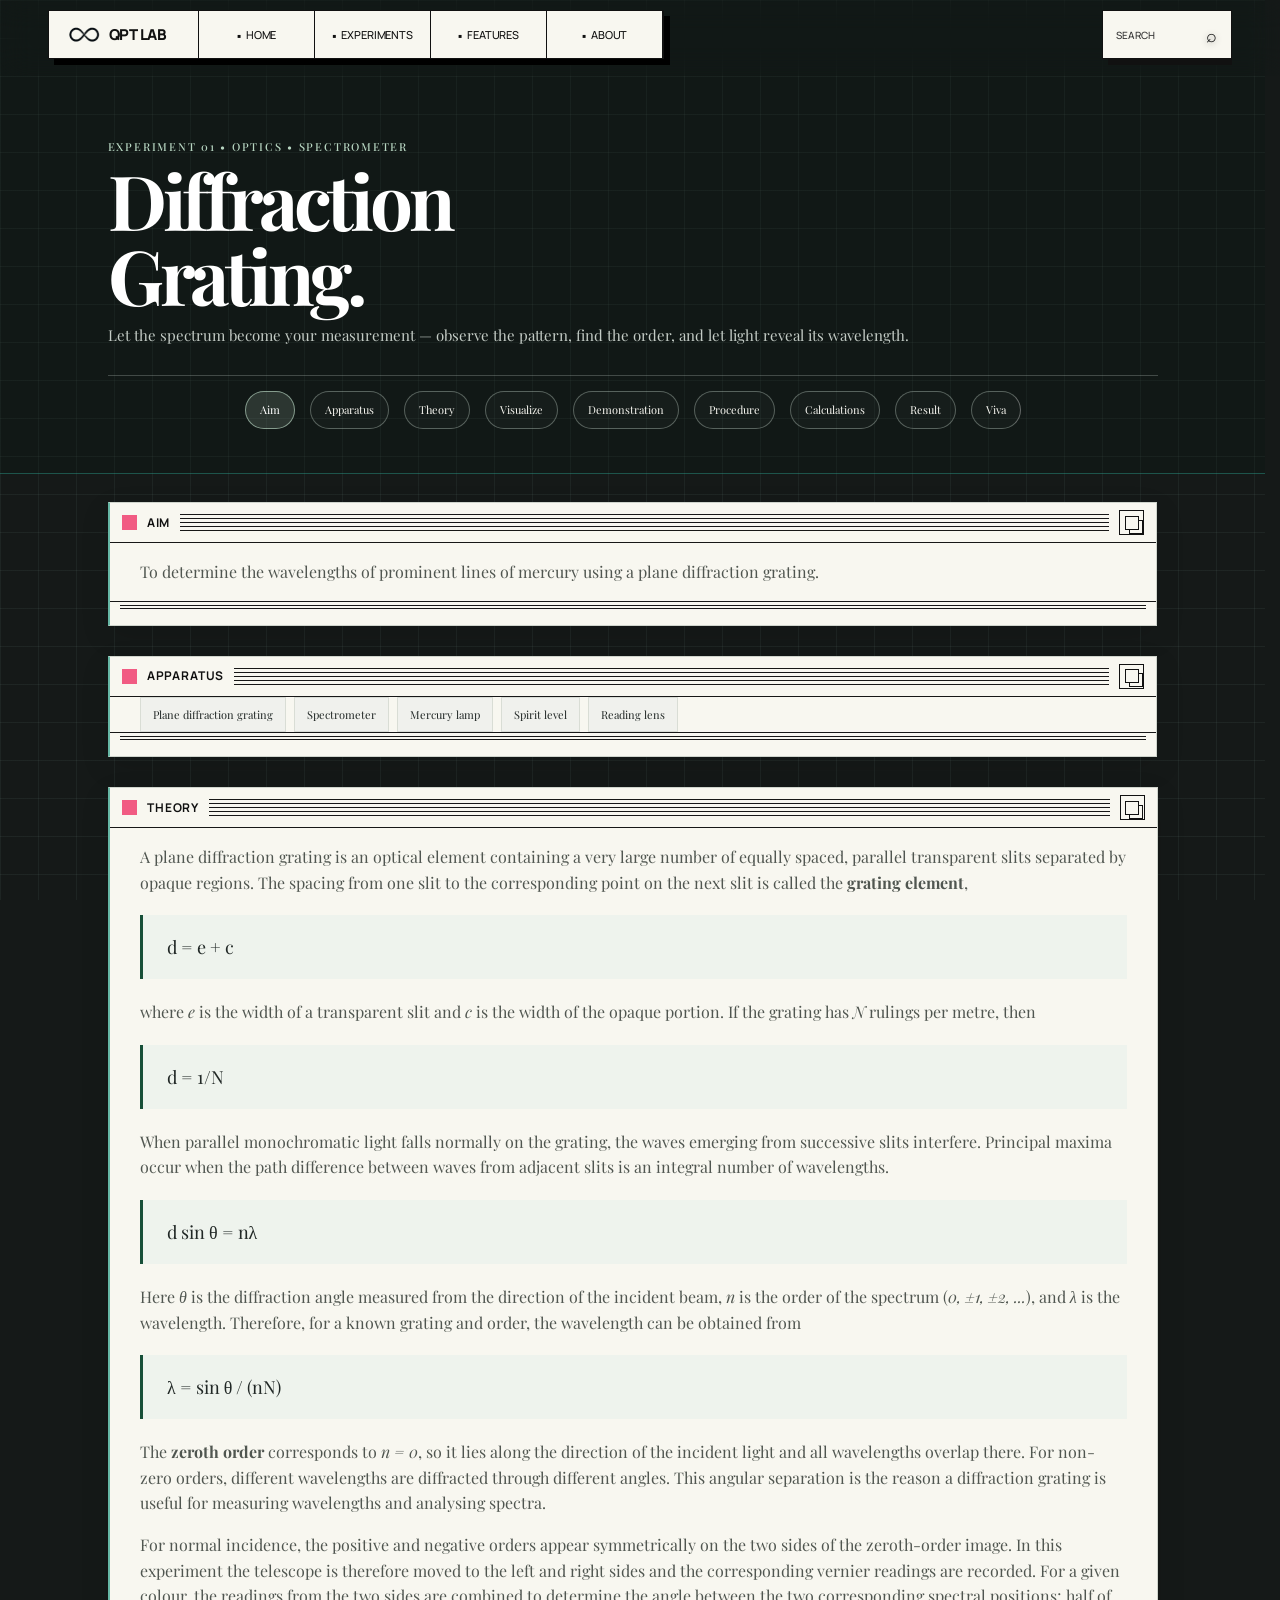
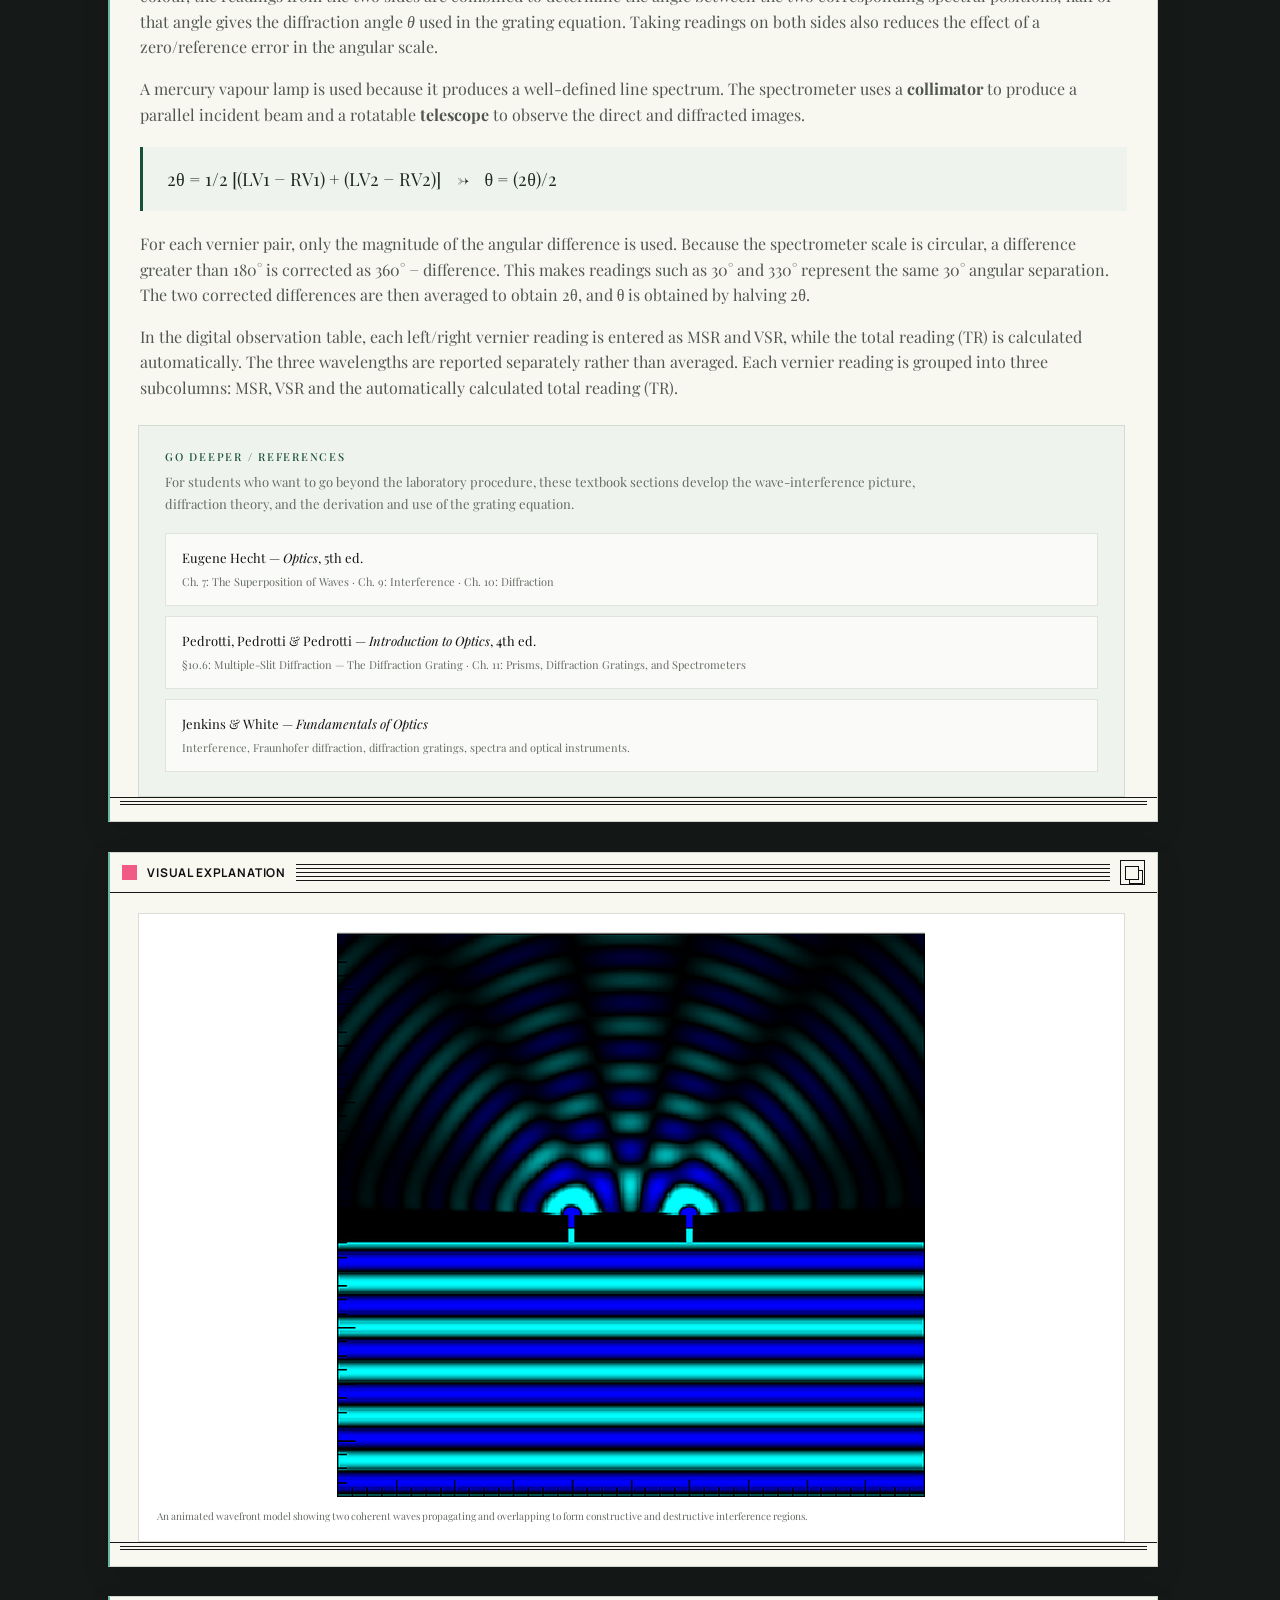
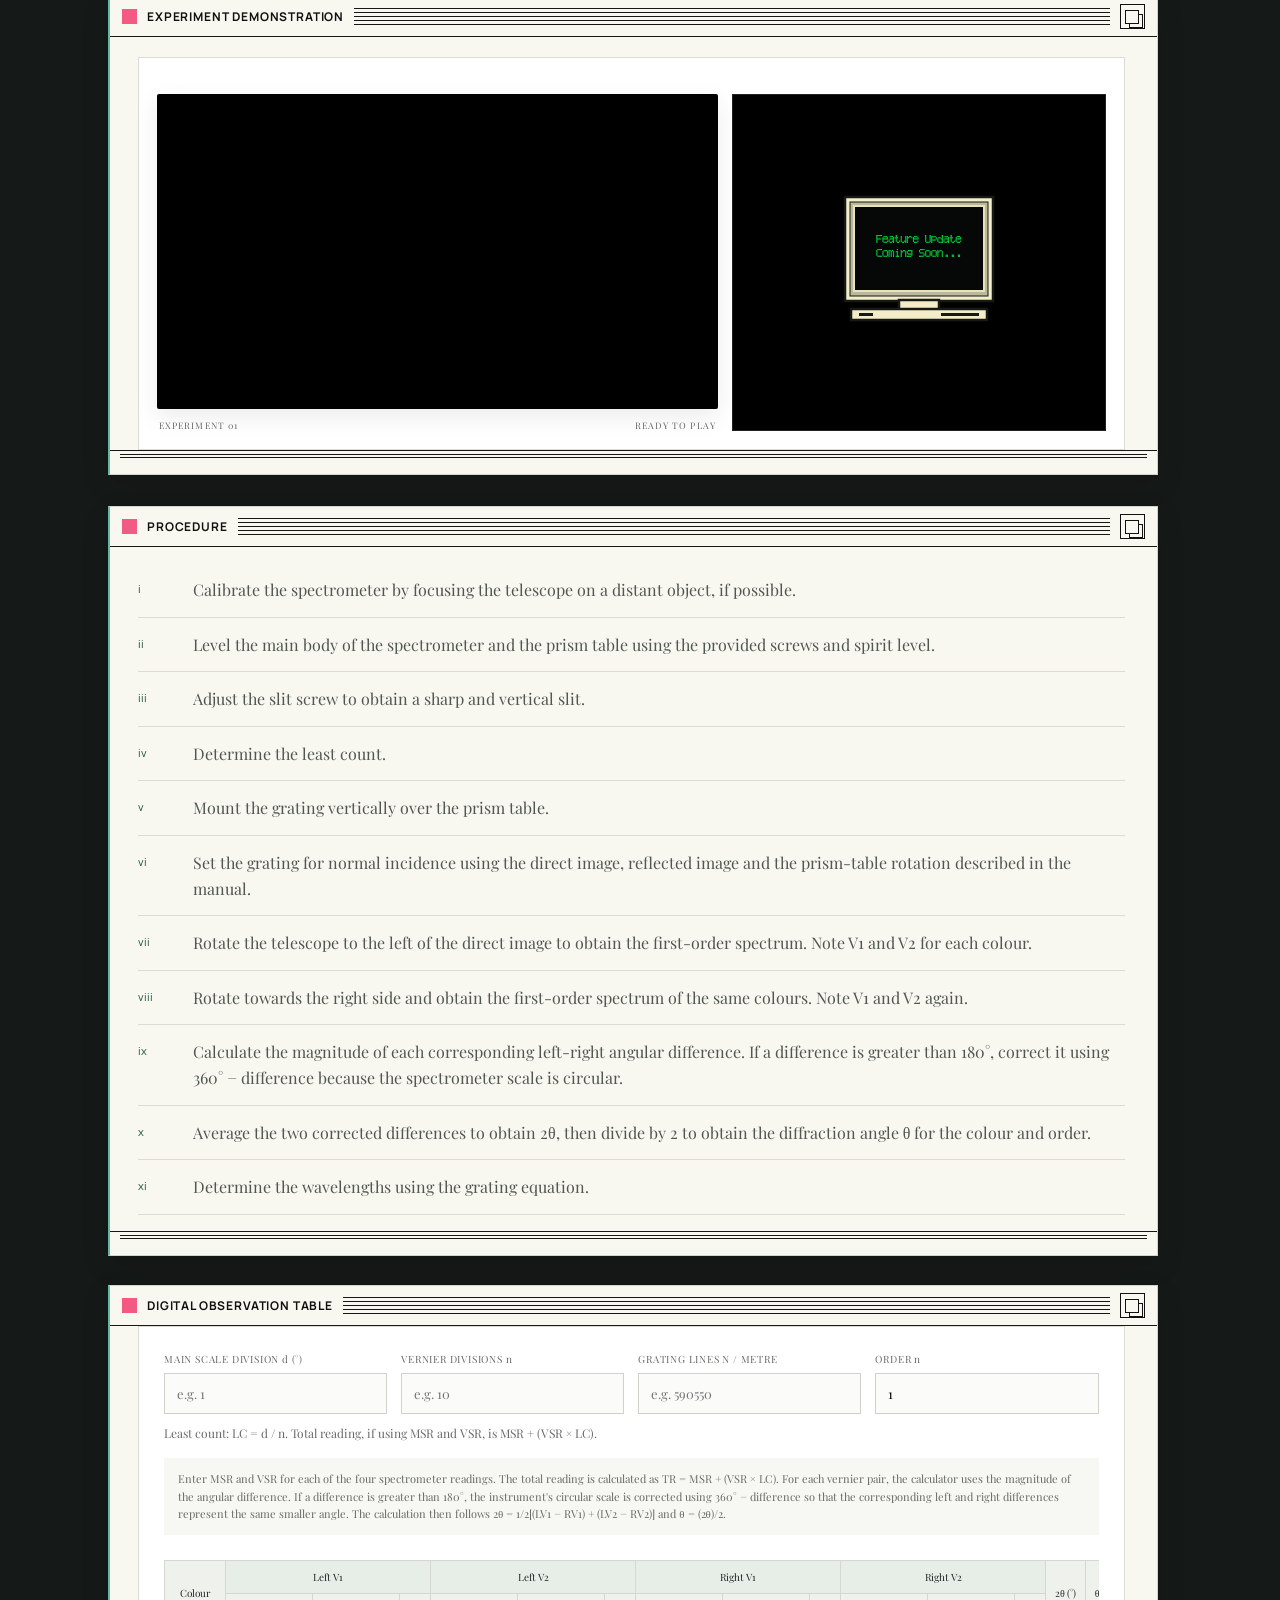
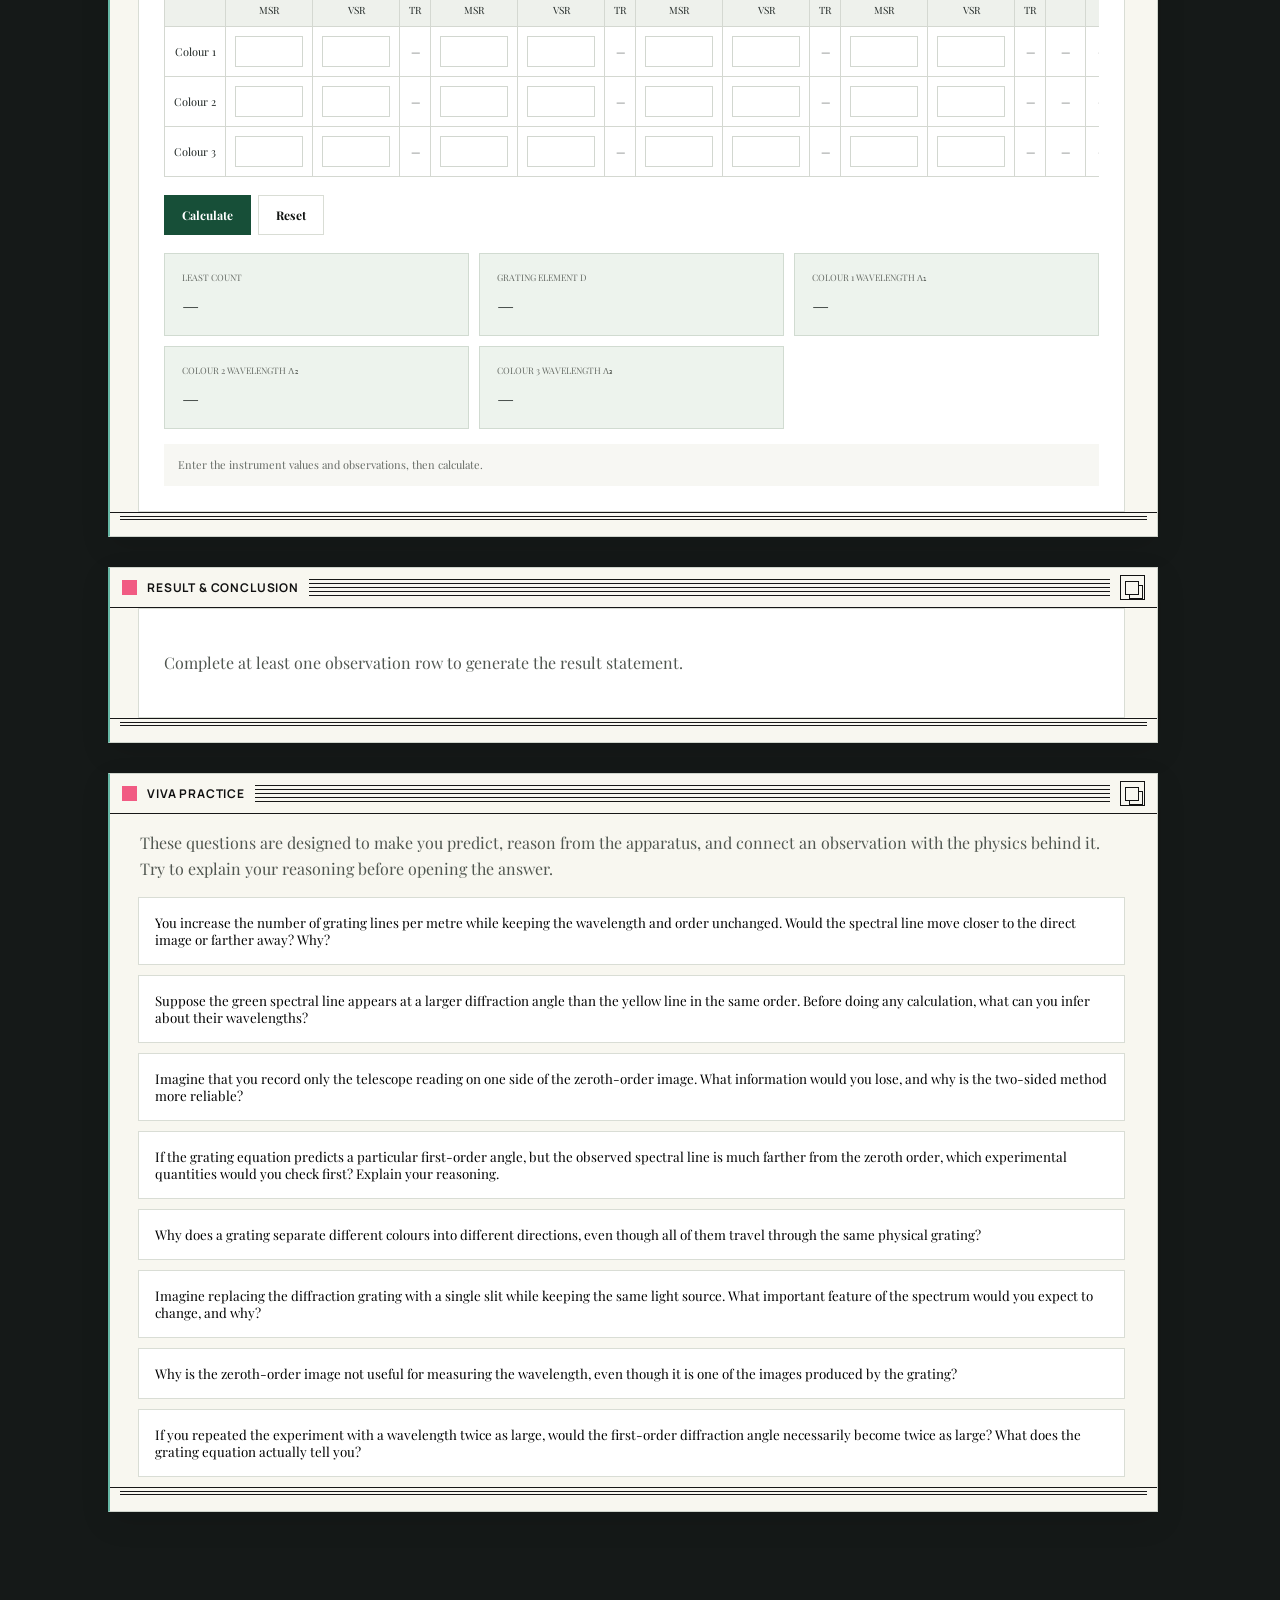
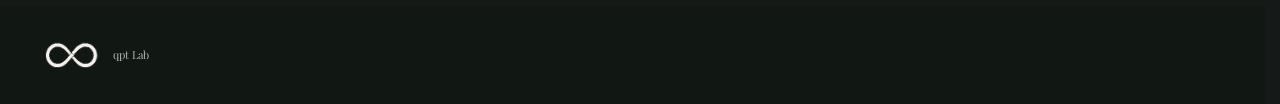
==== commit 0d8026e3: "Update experiment-01.html" ====
--- a/experiment-01.html
+++ b/experiment-01.html
@@ -954,7 +954,7 @@
 <h2>See the experiment in the laboratory</h2>
 <div class="visual-box video-box qpt-video-companion" id="qpt-video-companion">
 <div class="video-heading-content">
-<p>Play the demonstration on the left, then start live transcription. The right panel displays speech recognised by your browser as the instructor speaks.</p>
+<p></p>
 </div>
 <div class="qpt-video-notes-layout">
   <div class="qpt-video-column">
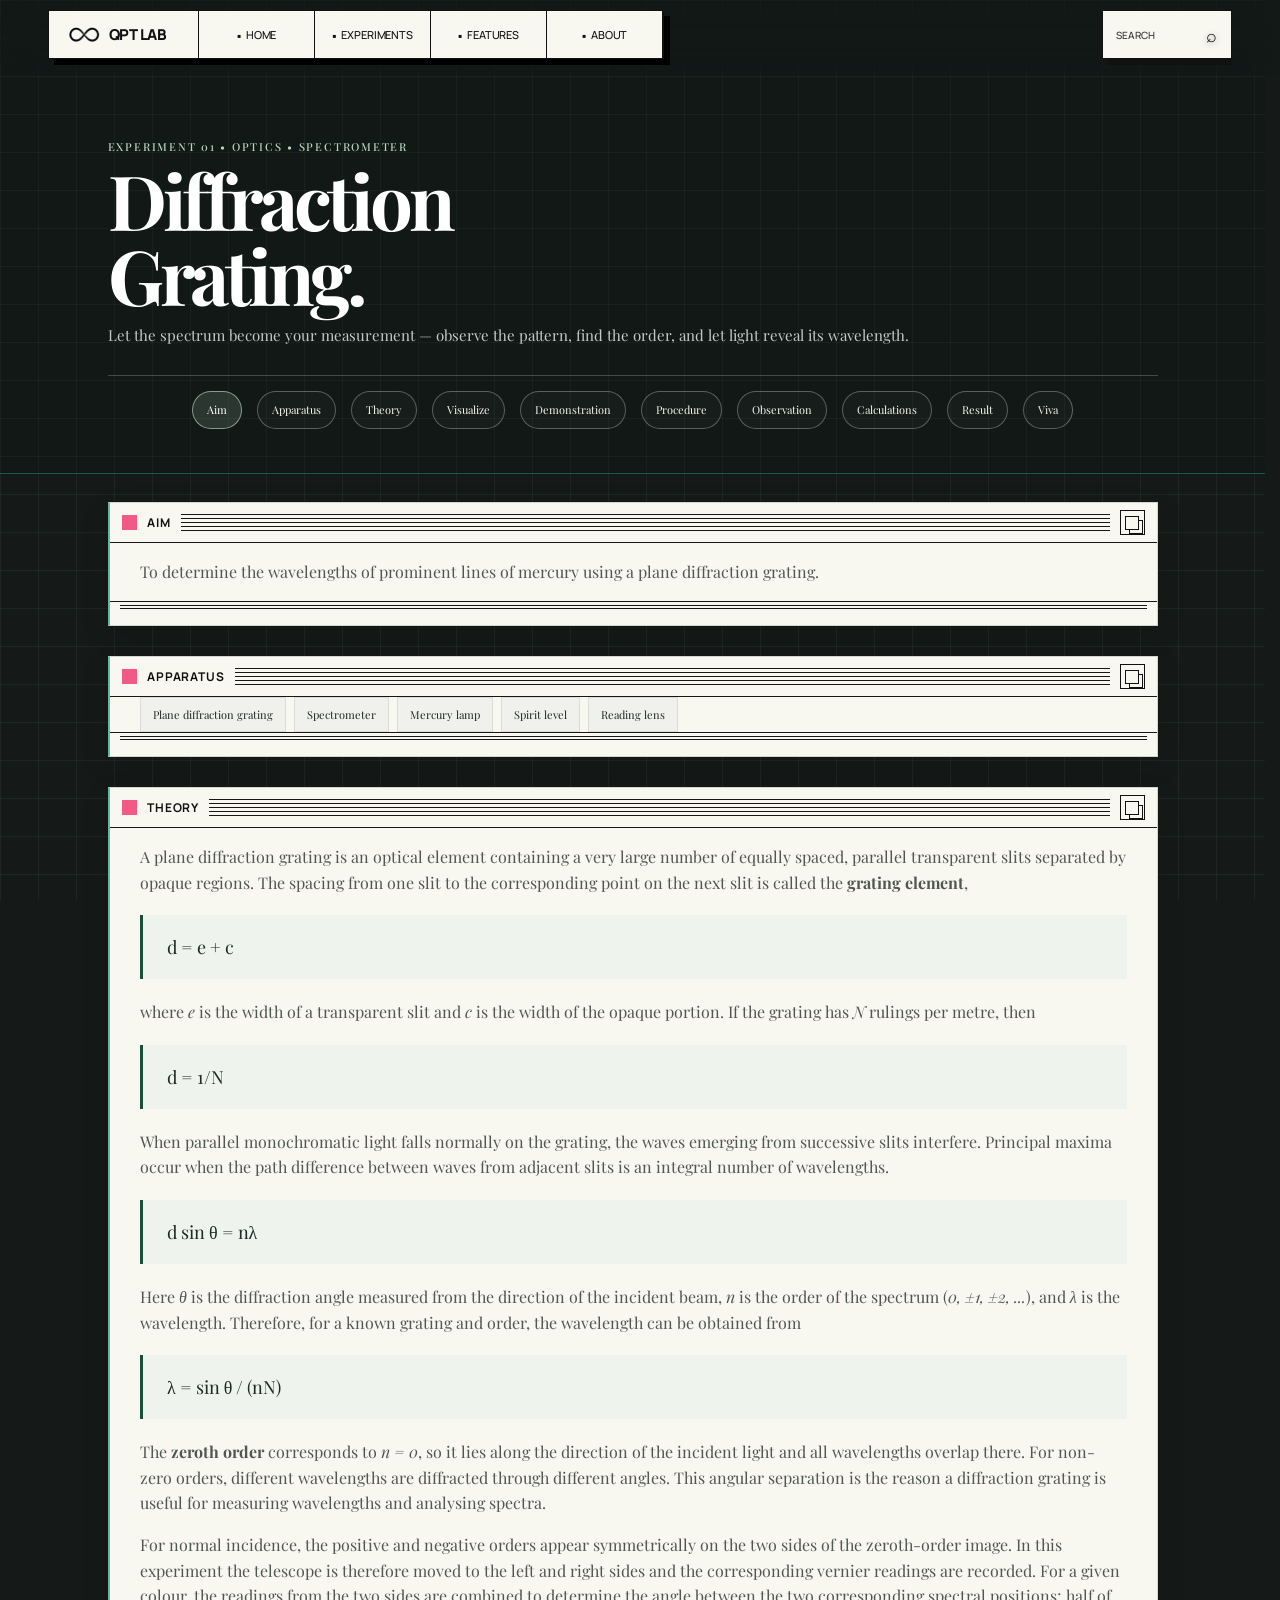
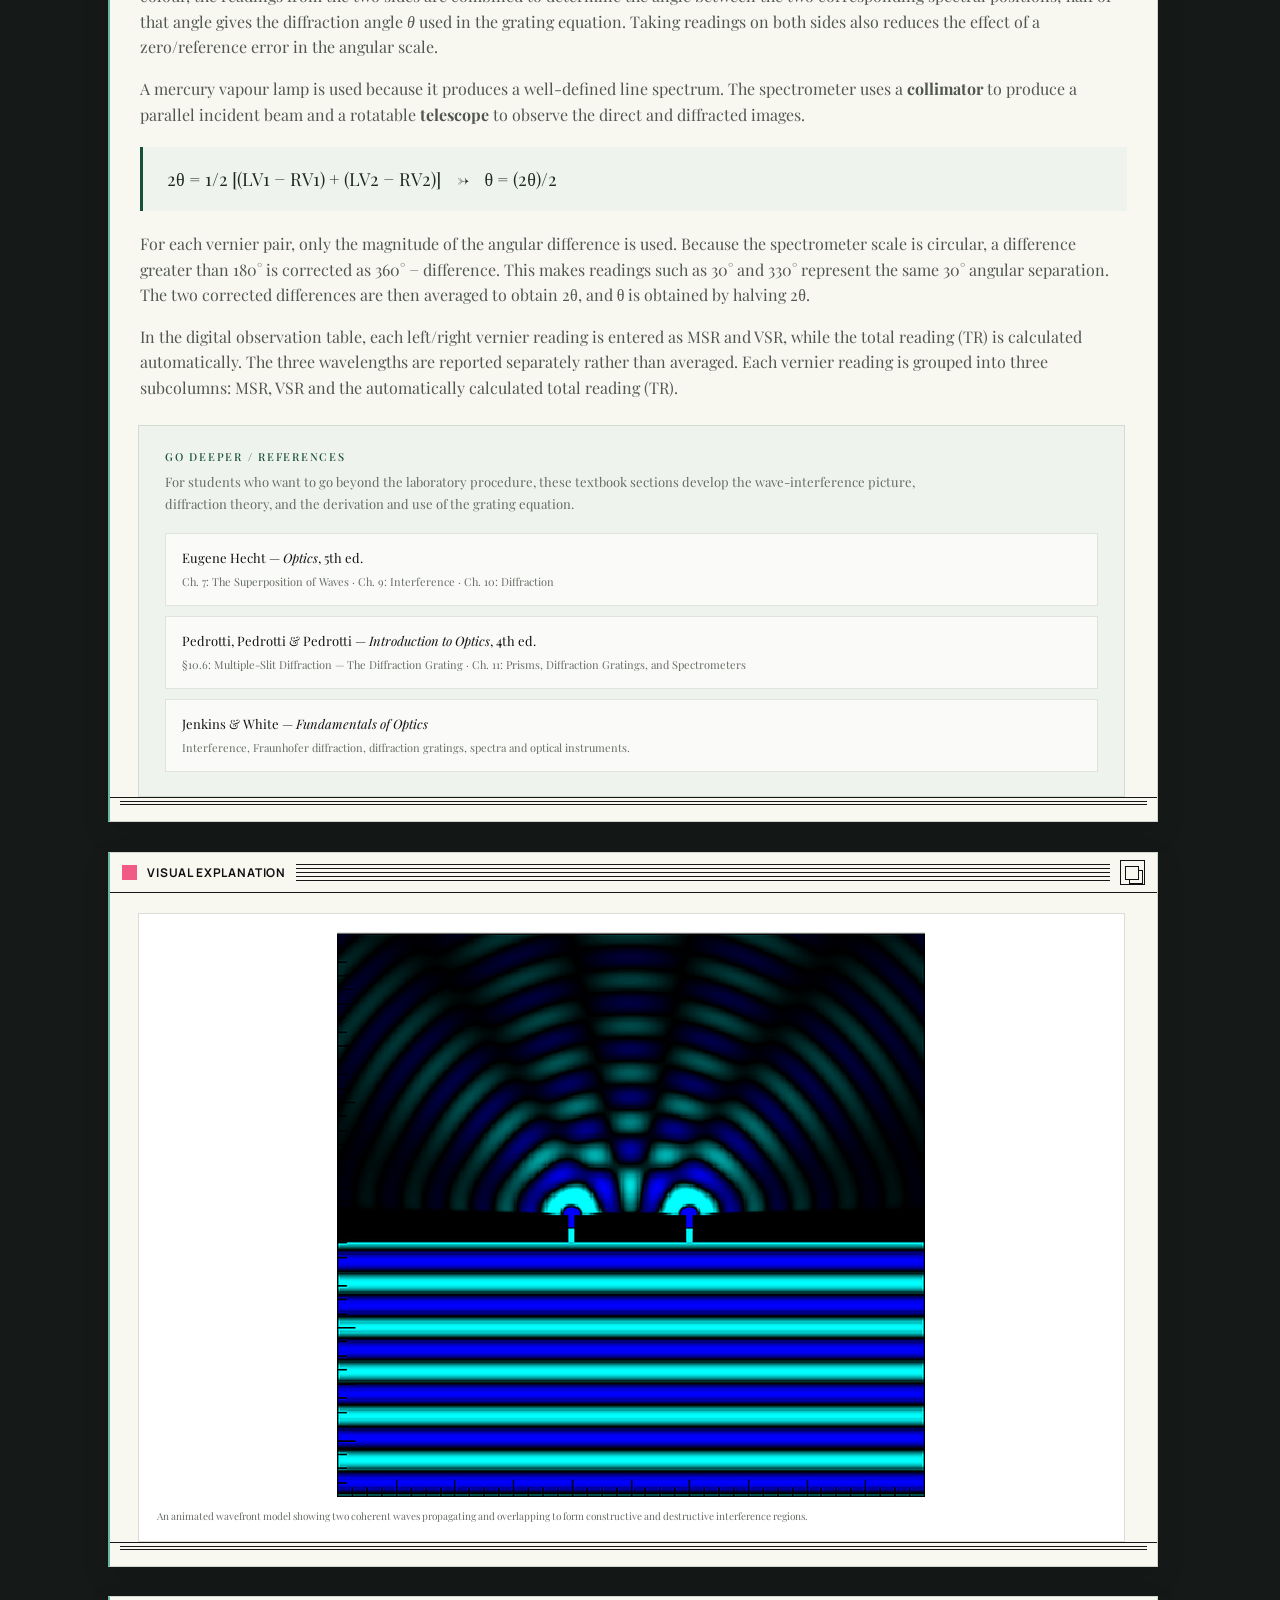
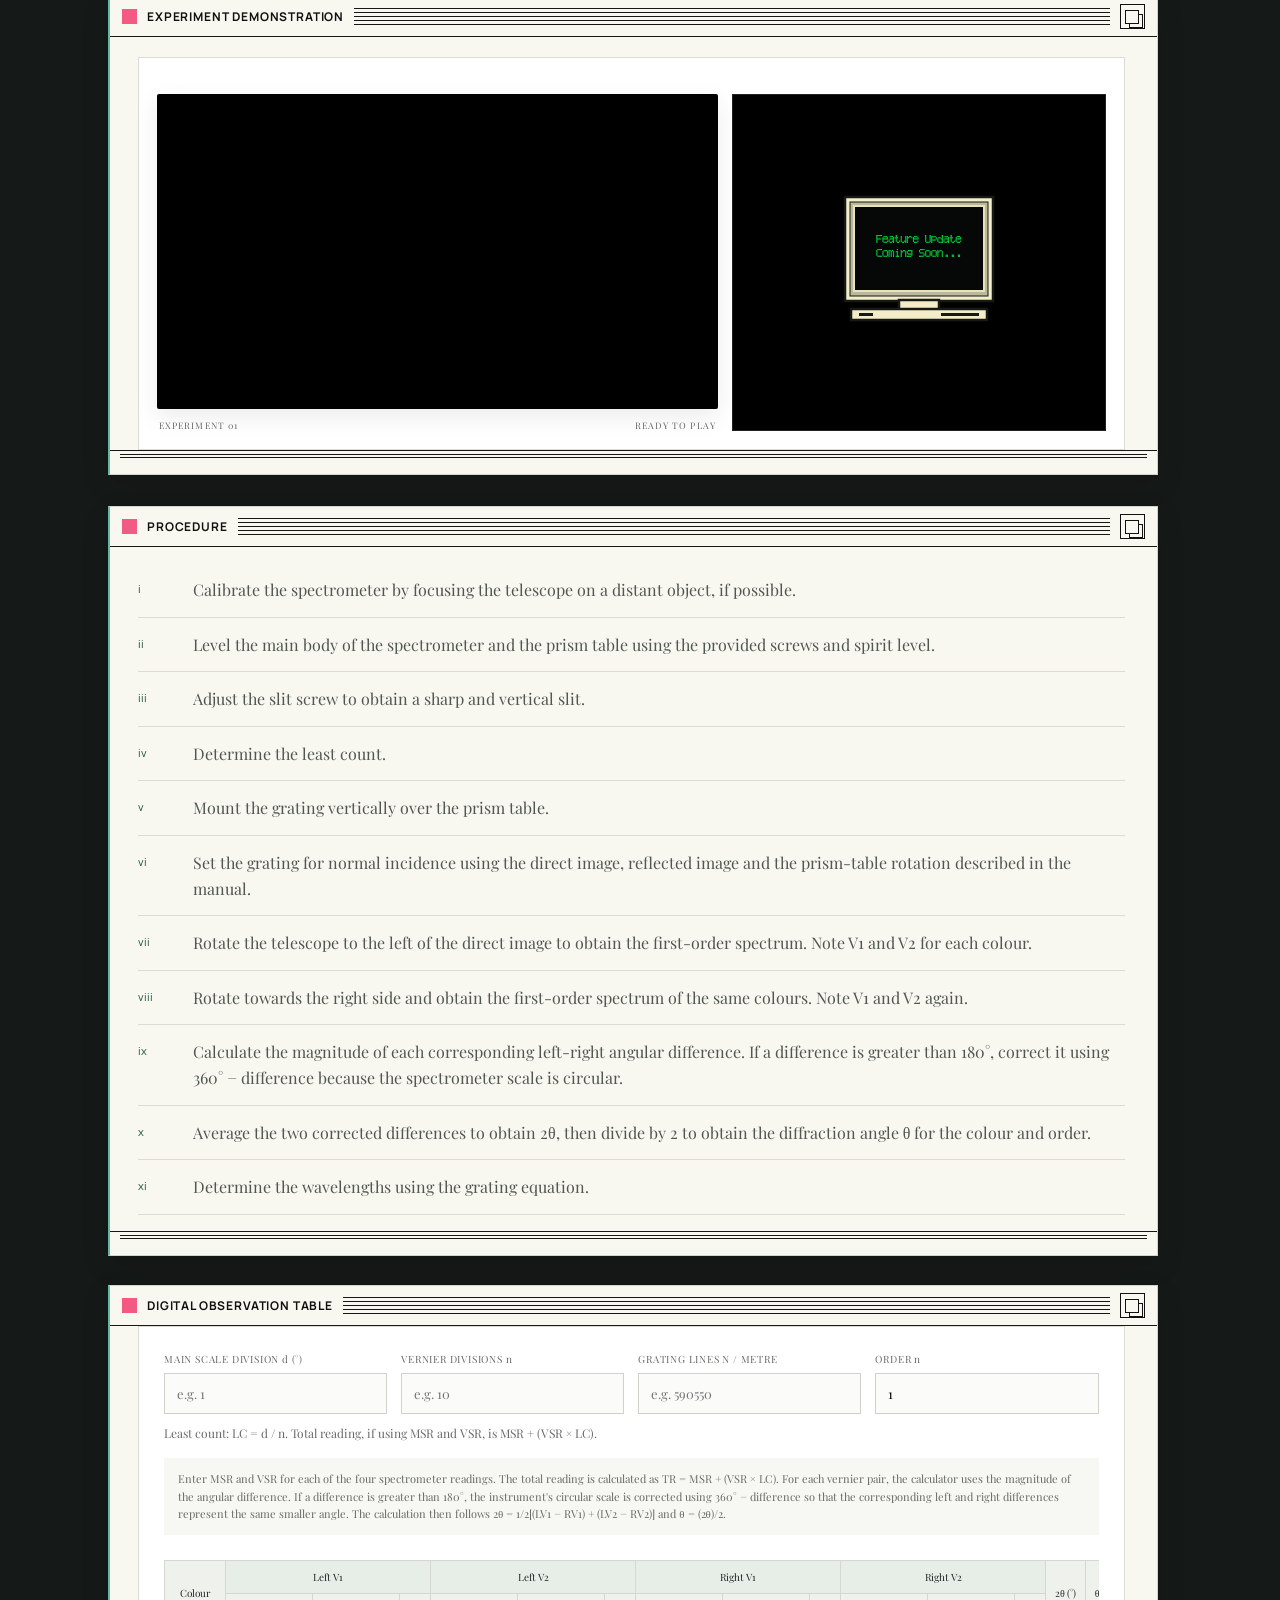
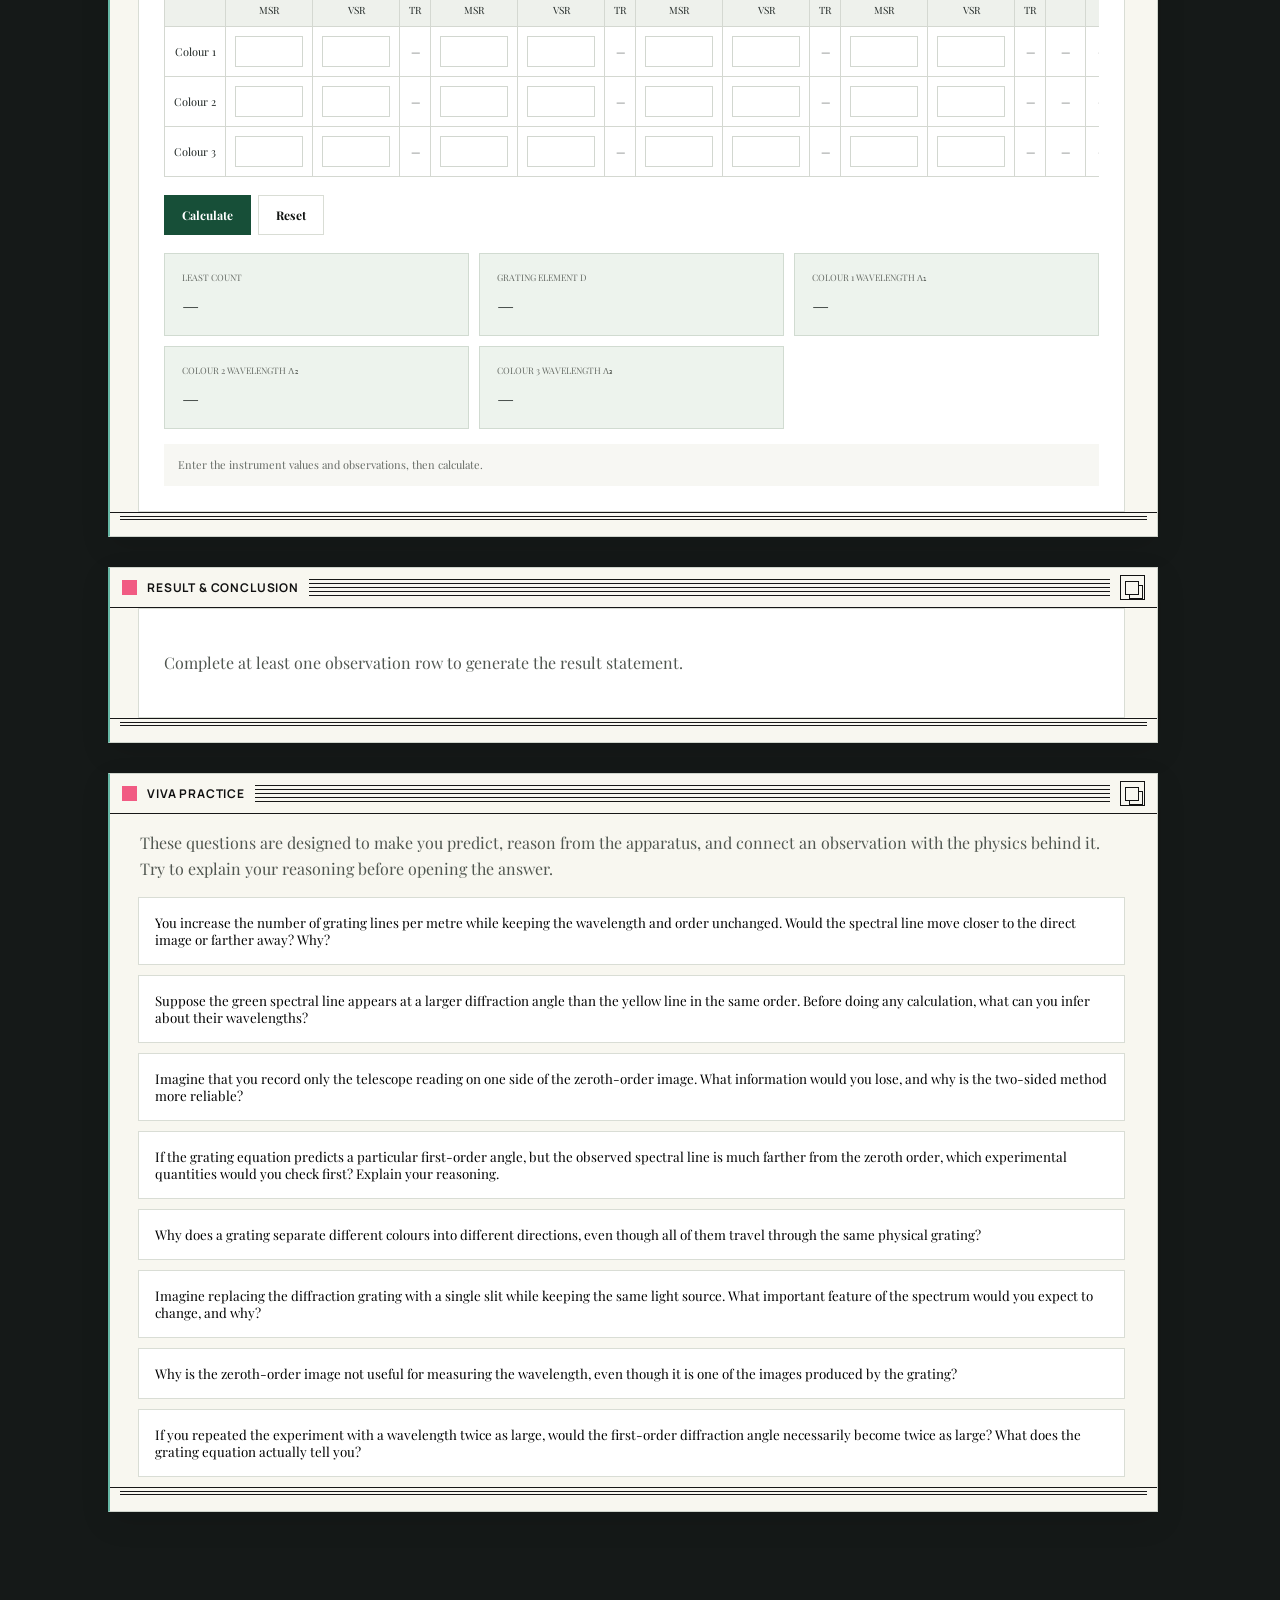
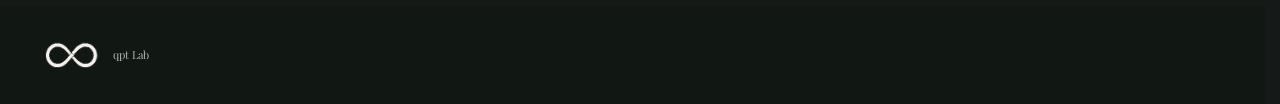
==== commit 109cb882: "Update experiment-01.html" ====
--- a/experiment-01.html
+++ b/experiment-01.html
@@ -877,7 +877,7 @@
 <h1>Diffraction<br>Grating.</h1>
 <p class="hero-inspiration">Let the spectrum become your measurement — observe the pattern, find the order, and let light reveal its wavelength.</p>
 
-<div class="quick-access-bar"><div class="quick-access-inner"><div class="quick-access-label">QUICK ACCESS</div><nav class="quick-access-links" aria-label="Experiment sections"><a href="#aim">Aim</a><a href="#apparatus">Apparatus</a><a href="#theory">Theory</a><a href="#visual">Visualize</a><a href="#demonstration">Demonstration</a><a href="#procedure">Procedure</a><a href="#calculator">Calculations</a><a href="#result">Result</a><a href="#viva">Viva</a></nav></div></div>
+<div class="quick-access-bar"><div class="quick-access-inner"><div class="quick-access-label">QUICK ACCESS</div><nav class="quick-access-links" aria-label="Experiment sections"><a href="#aim">Aim</a><a href="#apparatus">Apparatus</a><a href="#theory">Theory</a><a href="#visual">Visualize</a><a href="#demonstration">Demonstration</a><a href="#procedure">Procedure</a><a href="#aim">Observation</a><a href="#calculator">Calculations</a><a href="#result">Result</a><a href="#viva">Viva</a></nav></div></div>
 </div>
 </div>
 </section>
